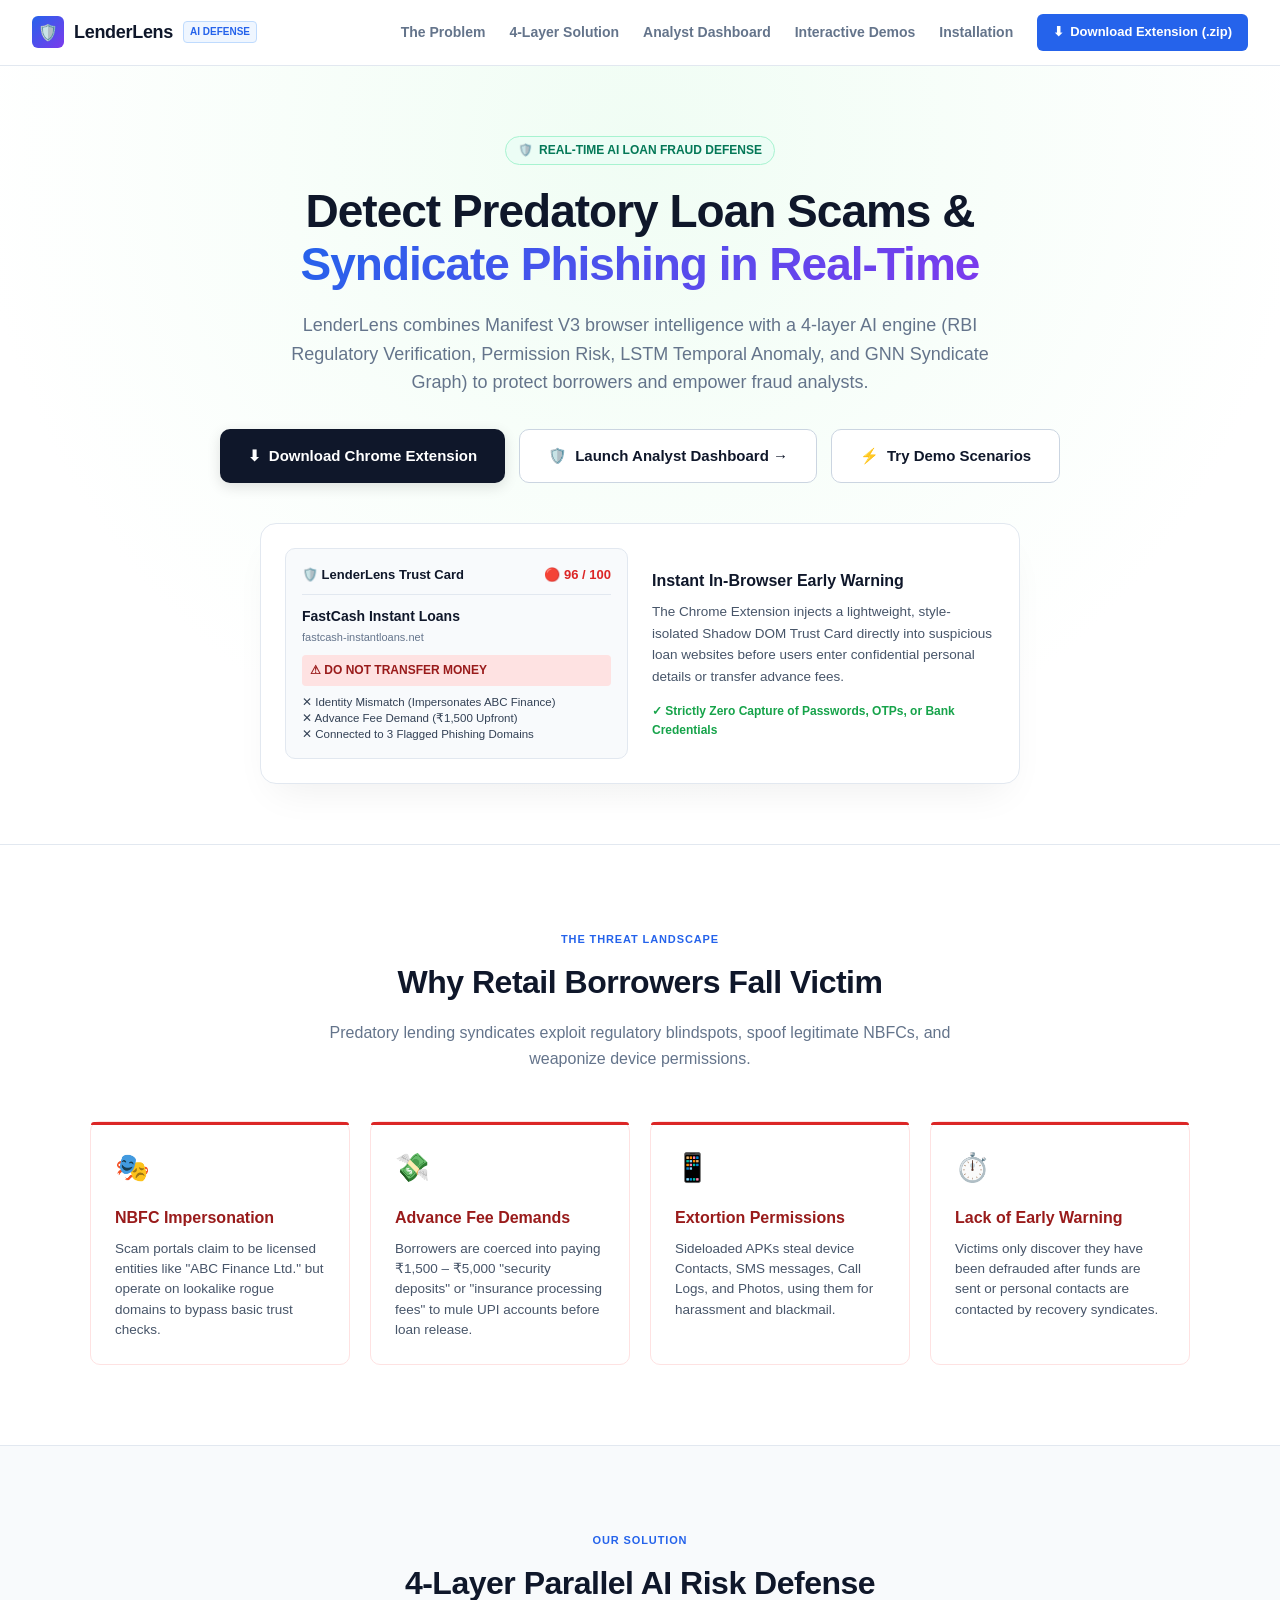
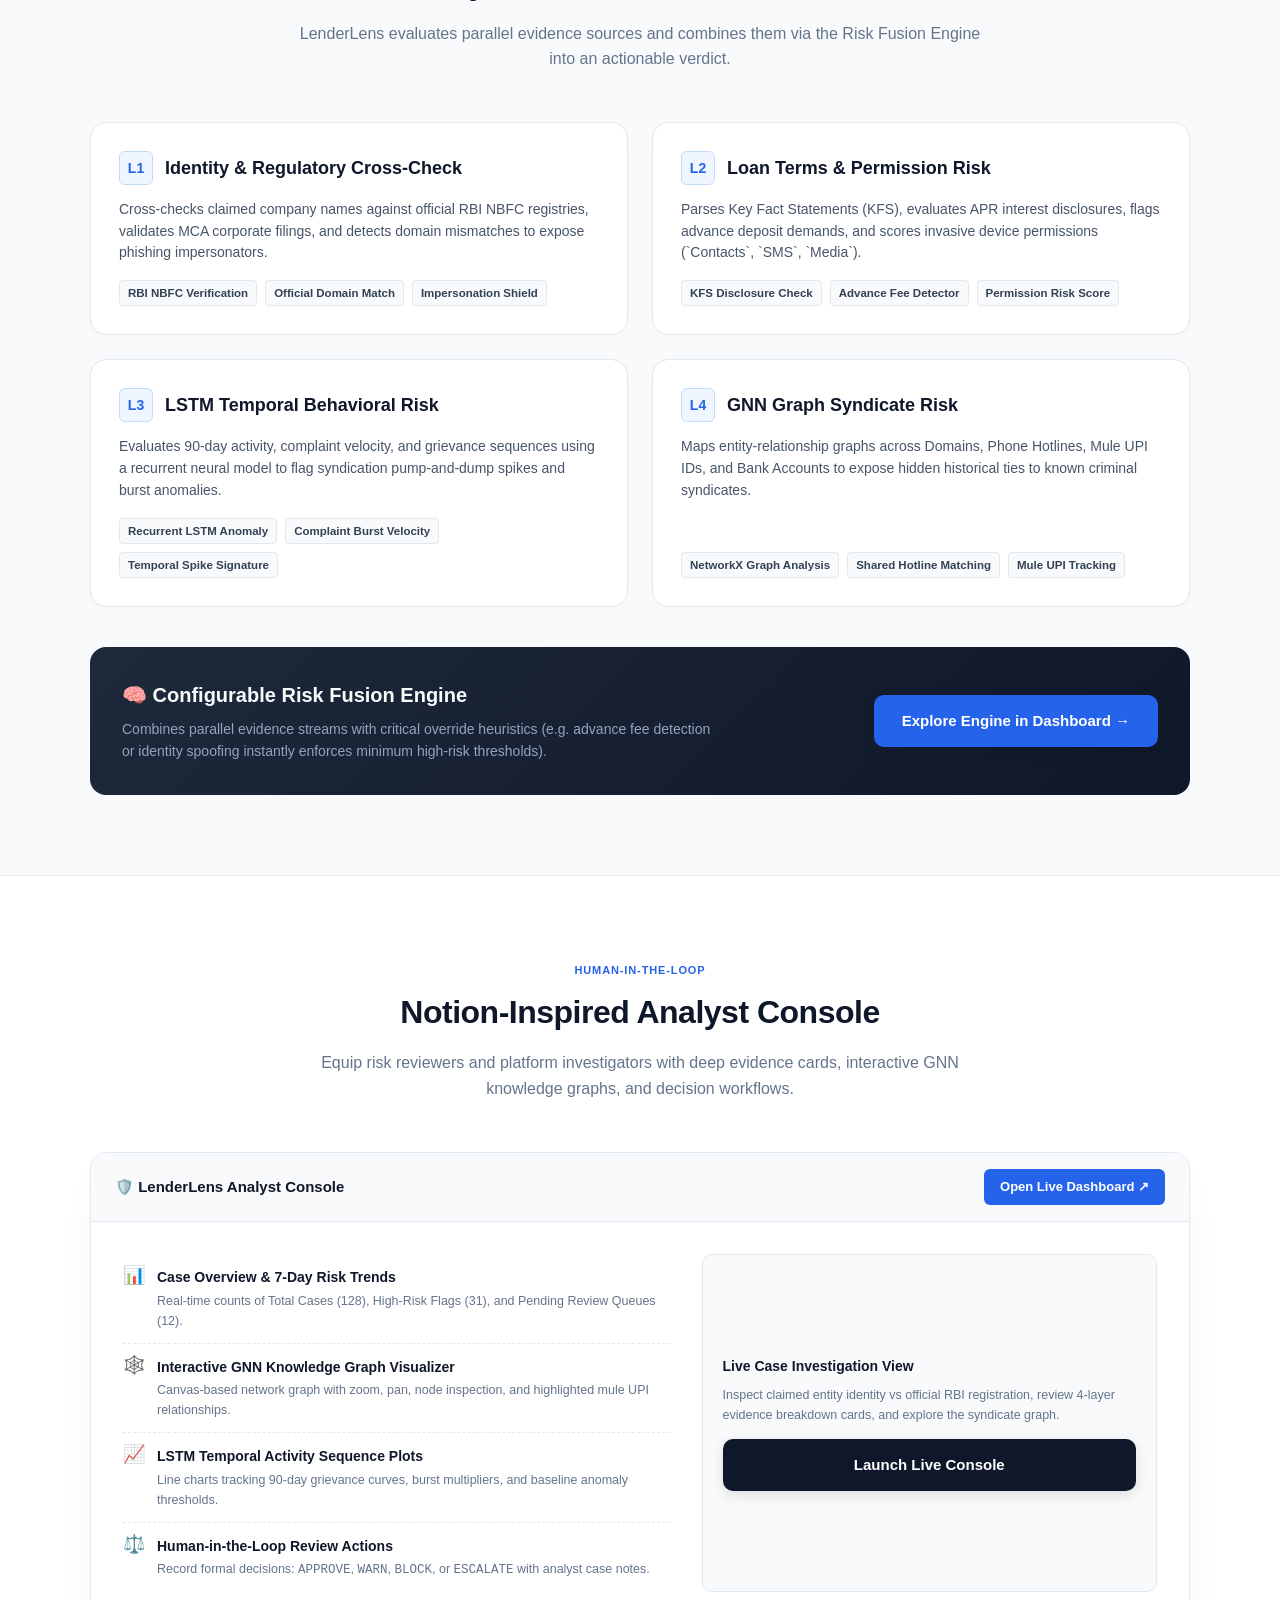
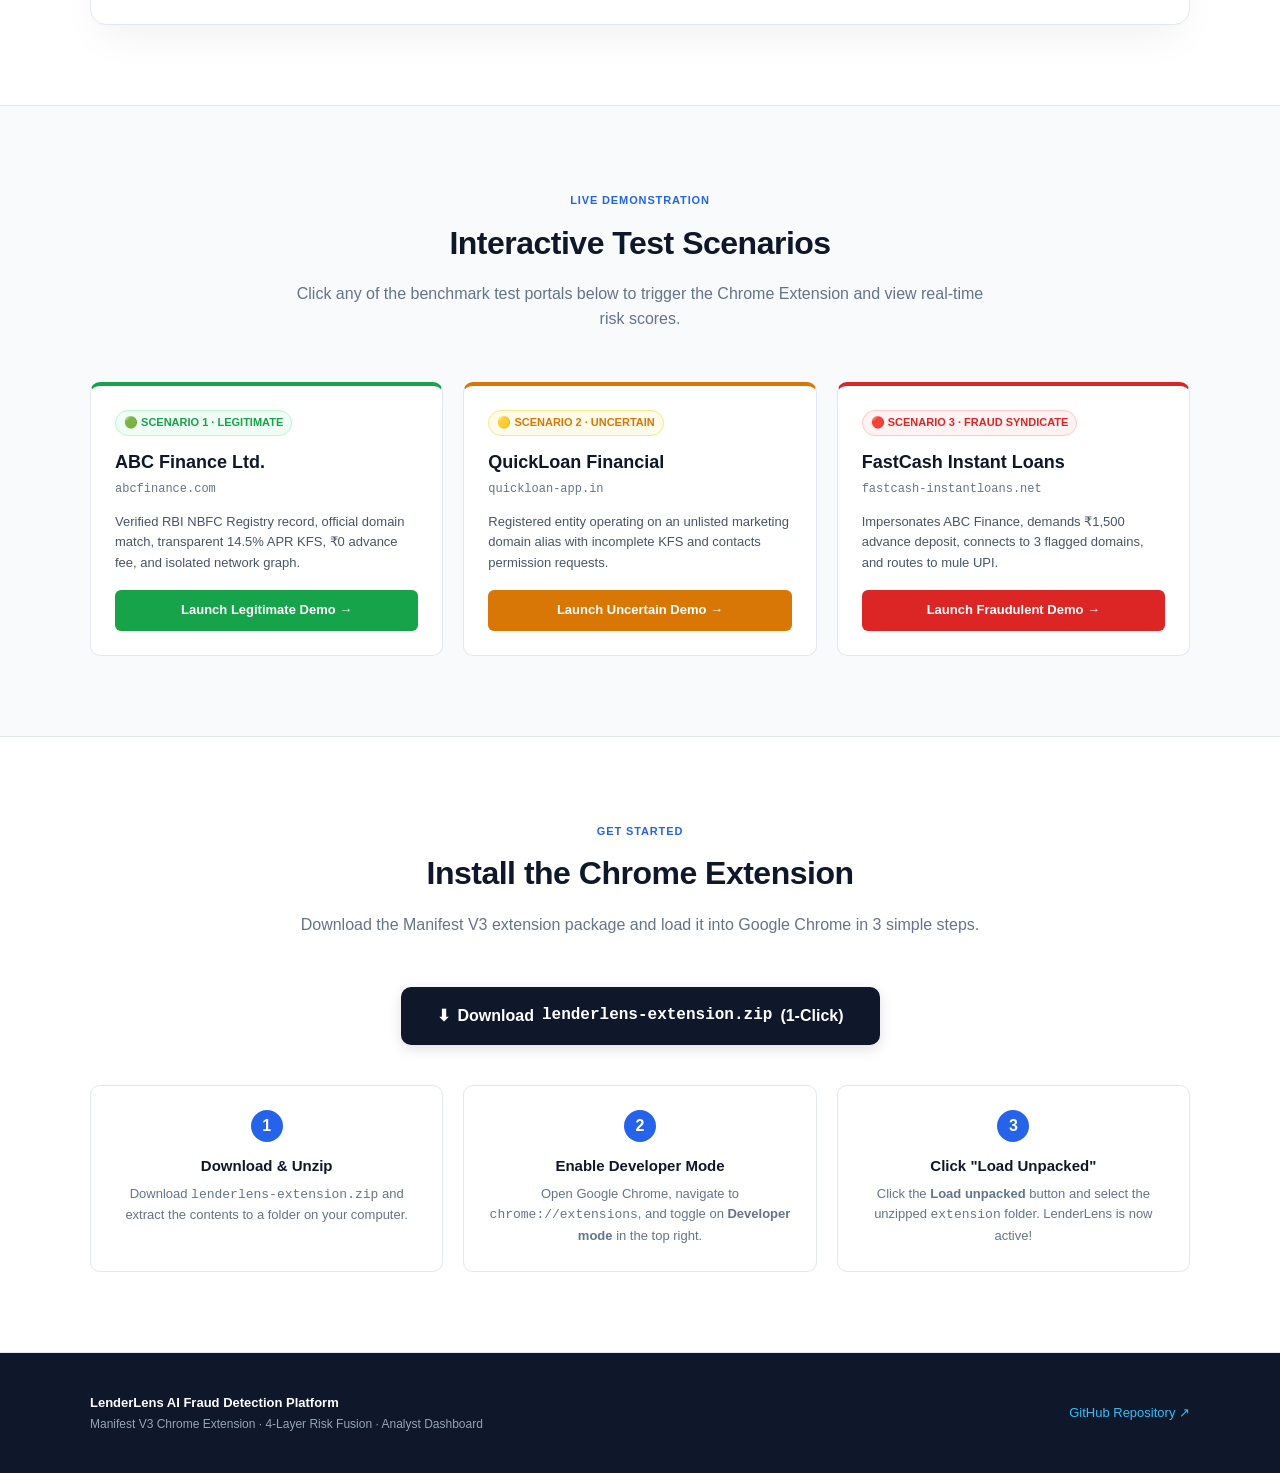
==== backend/static/index.html @ 49c11ed1 "feat: add product landing website showcasing Problem, 4-Layer Solution, Analyst Dashboard, and 1-Cli" ====
<!DOCTYPE html>
<html lang="en">
<head>
  <meta charset="UTF-8">
  <meta name="viewport" content="width=device-width, initial-scale=1.0">
  <title>LenderLens — AI Loan Fraud Detection & Early-Warning Platform</title>
  <link rel="icon" href="data:image/svg+xml,<svg xmlns='http://www.w3.org/2000/svg' viewBox='0 0 24 24'><text y='20' font-size='20'>🛡️</text></svg>">
  <style>
    :root {
      --bg: #ffffff;
      --bg-subtle: #f8fafc;
      --bg-card: #ffffff;
      --border: #e2e8f0;
      --border-dark: #cbd5e1;
      --text-main: #0f172a;
      --text-muted: #64748b;
      --text-light: #94a3b8;
      --primary: #2563eb;
      --primary-dark: #1d4ed8;
      --primary-light: #eff6ff;
      --danger: #dc2626;
      --danger-light: #fef2f2;
      --warning: #d97706;
      --warning-light: #fffbeb;
      --success: #16a34a;
      --success-light: #f0fdf4;
      --purple: #7c3aed;
      --purple-light: #f5f3ff;
      --radius-sm: 6px;
      --radius-md: 10px;
      --radius-lg: 16px;
      --font: -apple-system, BlinkMacSystemFont, "Segoe UI", Roboto, sans-serif;
    }

    * { box-sizing: border-box; margin: 0; padding: 0; }
    body { background: var(--bg); color: var(--text-main); font-family: var(--font); line-height: 1.6; -webkit-font-smoothing: antialiased; }
    
    /* ── Header / Navbar ── */
    .navbar {
      position: sticky;
      top: 0;
      background: rgba(255, 255, 255, 0.92);
      backdrop-filter: blur(8px);
      border-bottom: 1px solid var(--border);
      z-index: 100;
      padding: 14px 32px;
      display: flex;
      justify-content: space-between;
      align-items: center;
    }
    .nav-brand {
      display: flex;
      align-items: center;
      gap: 10px;
      text-decoration: none;
      color: var(--text-main);
    }
    .brand-logo-icon {
      width: 32px;
      height: 32px;
      background: linear-gradient(135deg, #2563eb, #7c3aed);
      border-radius: var(--radius-sm);
      display: flex;
      align-items: center;
      justify-content: center;
      font-size: 16px;
      color: #fff;
    }
    .brand-title-text {
      font-weight: 800;
      font-size: 18px;
      letter-spacing: -0.3px;
    }
    .brand-tag {
      font-size: 10px;
      font-weight: 700;
      color: var(--primary);
      background: var(--primary-light);
      border: 1px solid #bfdbfe;
      padding: 2px 6px;
      border-radius: 4px;
    }
    .nav-links {
      display: flex;
      align-items: center;
      gap: 24px;
    }
    .nav-link {
      font-size: 14px;
      font-weight: 600;
      color: var(--text-muted);
      text-decoration: none;
      transition: color 0.15s;
    }
    .nav-link:hover { color: var(--primary); }
    .nav-btn-download {
      background: var(--primary);
      color: #fff;
      padding: 8px 16px;
      border-radius: var(--radius-sm);
      font-size: 13px;
      font-weight: 700;
      text-decoration: none;
      display: flex;
      align-items: center;
      gap: 6px;
      transition: background 0.15s;
    }
    .nav-btn-download:hover { background: var(--primary-dark); }

    /* ── Hero Section ── */
    .hero-section {
      padding: 70px 20px 60px;
      text-align: center;
      background: radial-gradient(circle at 50% 10%, #f0fdf4 0%, #ffffff 70%);
      border-bottom: 1px solid var(--border);
    }
    .hero-container { max-width: 920px; margin: 0 auto; }
    .hero-badge {
      display: inline-flex;
      align-items: center;
      gap: 6px;
      background: #ecfdf5;
      color: #047857;
      border: 1px solid #a7f3d0;
      padding: 4px 12px;
      border-radius: 999px;
      font-size: 12px;
      font-weight: 700;
      margin-bottom: 20px;
    }
    .hero-title {
      font-size: 46px;
      font-weight: 900;
      letter-spacing: -1px;
      color: #0f172a;
      line-height: 1.15;
      margin-bottom: 20px;
    }
    .hero-title span {
      background: linear-gradient(135deg, #2563eb, #7c3aed);
      -webkit-background-clip: text;
      -webkit-text-fill-color: transparent;
    }
    .hero-subtitle {
      font-size: 18px;
      color: var(--text-muted);
      max-width: 720px;
      margin: 0 auto 32px;
      line-height: 1.6;
    }
    .hero-actions {
      display: flex;
      justify-content: center;
      gap: 14px;
      flex-wrap: wrap;
      margin-bottom: 40px;
    }
    .btn-hero-primary {
      background: #0f172a;
      color: #fff;
      padding: 14px 28px;
      border-radius: var(--radius-md);
      font-size: 15px;
      font-weight: 700;
      text-decoration: none;
      display: inline-flex;
      align-items: center;
      gap: 8px;
      box-shadow: 0 4px 14px rgba(0,0,0,0.12);
      transition: transform 0.15s, background 0.15s;
    }
    .btn-hero-primary:hover { background: #1e293b; transform: translateY(-2px); }
    .btn-hero-secondary {
      background: #ffffff;
      color: var(--text-main);
      border: 1px solid var(--border-dark);
      padding: 14px 28px;
      border-radius: var(--radius-md);
      font-size: 15px;
      font-weight: 700;
      text-decoration: none;
      display: inline-flex;
      align-items: center;
      gap: 8px;
      transition: background 0.15s;
    }
    .btn-hero-secondary:hover { background: var(--bg-subtle); }

    /* ── Trust Card Preview in Hero ── */
    .hero-preview-box {
      max-width: 760px;
      margin: 0 auto;
      background: #ffffff;
      border: 1px solid var(--border);
      border-radius: var(--radius-lg);
      box-shadow: 0 20px 40px -15px rgba(0,0,0,0.07);
      padding: 24px;
      display: grid;
      grid-template-columns: 1fr 1fr;
      gap: 24px;
      text-align: left;
    }
    .preview-card-col {
      background: #f8fafc;
      border: 1px solid var(--border);
      border-radius: var(--radius-md);
      padding: 16px;
    }
    .preview-trust-header {
      display: flex;
      justify-content: space-between;
      align-items: center;
      font-weight: 700;
      font-size: 13px;
      padding-bottom: 8px;
      border-bottom: 1px solid var(--border);
      margin-bottom: 10px;
    }

    /* ── Section Structure ── */
    .section {
      padding: 80px 20px;
      border-bottom: 1px solid var(--border);
    }
    .section-alt { background: var(--bg-subtle); }
    .container { max-width: 1100px; margin: 0 auto; }
    
    .section-header {
      text-align: center;
      max-width: 700px;
      margin: 0 auto 50px;
    }
    .section-badge {
      display: inline-block;
      font-size: 11px;
      font-weight: 800;
      text-transform: uppercase;
      letter-spacing: 0.08em;
      color: var(--primary);
      margin-bottom: 8px;
    }
    .section-title {
      font-size: 32px;
      font-weight: 800;
      color: #0f172a;
      letter-spacing: -0.5px;
      margin-bottom: 12px;
    }
    .section-desc {
      font-size: 16px;
      color: var(--text-muted);
    }

    /* ── Problem Cards Grid ── */
    .problem-grid {
      display: grid;
      grid-template-columns: repeat(4, 1fr);
      gap: 20px;
    }
    .problem-card {
      background: #ffffff;
      border: 1px solid #fee2e2;
      border-radius: var(--radius-md);
      padding: 24px;
      position: relative;
    }
    .problem-card::before {
      content: "";
      position: absolute;
      top: 0; left: 0; right: 0;
      height: 3px;
      background: var(--danger);
      border-radius: var(--radius-md) var(--radius-md) 0 0;
    }
    .problem-icon { font-size: 28px; margin-bottom: 14px; }
    .problem-title { font-size: 16px; font-weight: 700; color: #991b1b; margin-bottom: 8px; }
    .problem-text { font-size: 13.5px; color: #475569; line-height: 1.5; }

    /* ── Solution / 4-Layer Architecture ── */
    .solution-grid {
      display: grid;
      grid-template-columns: repeat(2, 1fr);
      gap: 24px;
      margin-bottom: 40px;
    }
    .layer-card {
      background: #ffffff;
      border: 1px solid var(--border);
      border-radius: var(--radius-lg);
      padding: 28px;
      display: flex;
      flex-direction: column;
      box-shadow: 0 4px 12px rgba(0,0,0,0.02);
    }
    .layer-header {
      display: flex;
      align-items: center;
      gap: 12px;
      margin-bottom: 14px;
    }
    .layer-num {
      width: 34px;
      height: 34px;
      background: var(--primary-light);
      color: var(--primary);
      border: 1px solid #bfdbfe;
      border-radius: var(--radius-sm);
      display: flex;
      align-items: center;
      justify-content: center;
      font-weight: 800;
      font-size: 14px;
    }
    .layer-title { font-size: 18px; font-weight: 800; color: #0f172a; }
    .layer-body { font-size: 14px; color: #475569; margin-bottom: 16px; line-height: 1.55; }
    .layer-pills { display: flex; gap: 8px; flex-wrap: wrap; margin-top: auto; }
    .layer-pill {
      font-size: 11.5px;
      font-weight: 600;
      background: var(--bg-subtle);
      border: 1px solid var(--border);
      padding: 3px 8px;
      border-radius: 4px;
      color: #334155;
    }

    /* ── Fusion Callout Box ── */
    .fusion-box {
      background: linear-gradient(135deg, #1e293b 0%, #0f172a 100%);
      color: #ffffff;
      border-radius: var(--radius-lg);
      padding: 32px;
      display: flex;
      align-items: center;
      justify-content: space-between;
      gap: 30px;
    }
    .fusion-left { max-width: 600px; }
    .fusion-title { font-size: 20px; font-weight: 800; margin-bottom: 8px; color: #f8fafc; }
    .fusion-desc { font-size: 14px; color: #94a3b8; line-height: 1.55; }

    /* ── Dashboard Feature Section ── */
    .dashboard-preview-card {
      background: #ffffff;
      border: 1px solid var(--border);
      border-radius: var(--radius-lg);
      box-shadow: 0 20px 40px -10px rgba(0,0,0,0.06);
      overflow: hidden;
    }
    .dash-top {
      background: #f8fafc;
      border-bottom: 1px solid var(--border);
      padding: 16px 24px;
      display: flex;
      justify-content: space-between;
      align-items: center;
    }
    .dash-content {
      padding: 32px;
      display: grid;
      grid-template-columns: 1.2fr 1fr;
      gap: 32px;
    }
    .dash-feature-list { list-style: none; }
    .dash-feature-item {
      padding: 12px 0;
      border-bottom: 1px dashed var(--border);
      display: flex;
      gap: 12px;
      align-items: flex-start;
    }
    .dash-feature-item:last-child { border-bottom: none; }
    .dash-feature-icon { font-size: 18px; line-height: 1; }
    .dash-feature-title { font-size: 14px; font-weight: 700; color: #0f172a; margin-bottom: 2px; }
    .dash-feature-sub { font-size: 12.5px; color: var(--text-muted); }

    /* ── Demo Scenarios Grid ── */
    .demo-grid {
      display: grid;
      grid-template-columns: repeat(3, 1fr);
      gap: 20px;
    }
    .demo-card {
      background: #ffffff;
      border: 1px solid var(--border);
      border-radius: var(--radius-md);
      padding: 24px;
      display: flex;
      flex-direction: column;
    }
    .demo-badge {
      display: inline-block;
      font-size: 11px;
      font-weight: 700;
      padding: 3px 8px;
      border-radius: 999px;
      margin-bottom: 12px;
      width: fit-content;
    }
    .badge-success { background: var(--success-light); color: var(--success); border: 1px solid #bbf7d0; }
    .badge-warning { background: var(--warning-light); color: var(--warning); border: 1px solid #fde68a; }
    .badge-danger  { background: var(--danger-light); color: var(--danger); border: 1px solid #fecaca; }

    .demo-card-title { font-size: 18px; font-weight: 800; margin-bottom: 4px; }
    .demo-card-domain { font-size: 12px; color: var(--text-muted); font-family: monospace; margin-bottom: 12px; }
    .demo-card-desc { font-size: 13px; color: #475569; margin-bottom: 16px; flex: 1; }
    
    .btn-launch {
      display: inline-flex;
      align-items: center;
      justify-content: center;
      width: 100%;
      padding: 10px;
      border-radius: var(--radius-sm);
      font-size: 13px;
      font-weight: 700;
      text-decoration: none;
      color: #fff;
    }

    /* ── Install Guide ── */
    .install-steps {
      display: grid;
      grid-template-columns: repeat(3, 1fr);
      gap: 20px;
    }
    .install-step-card {
      background: #ffffff;
      border: 1px solid var(--border);
      border-radius: var(--radius-md);
      padding: 24px;
      text-align: center;
    }
    .step-badge {
      width: 32px;
      height: 32px;
      background: var(--primary);
      color: #fff;
      border-radius: 50%;
      display: flex;
      align-items: center;
      justify-content: center;
      font-weight: 800;
      margin: 0 auto 12px;
    }
    .step-title { font-size: 15px; font-weight: 700; margin-bottom: 6px; }
    .step-desc { font-size: 13px; color: var(--text-muted); }

    /* ── Footer ── */
    .footer {
      background: #0f172a;
      color: #94a3b8;
      padding: 40px 20px;
      font-size: 13px;
    }
    .footer-container { max-width: 1100px; margin: 0 auto; display: flex; justify-content: space-between; align-items: center; }
  </style>
</head>
<body>

  <!-- Navbar -->
  <header class="navbar">
    <a href="#" class="nav-brand">
      <div class="brand-logo-icon">🛡️</div>
      <div class="brand-title-text">LenderLens</div>
      <span class="brand-tag">AI DEFENSE</span>
    </a>
    <nav class="nav-links">
      <a href="#problem" class="nav-link">The Problem</a>
      <a href="#solution" class="nav-link">4-Layer Solution</a>
      <a href="#dashboard" class="nav-link">Analyst Dashboard</a>
      <a href="#demos" class="nav-link">Interactive Demos</a>
      <a href="#install" class="nav-link">Installation</a>
      <a href="/static/lenderlens-extension.zip" class="nav-btn-download" download>
        <span>⬇</span> Download Extension (.zip)
      </a>
    </nav>
  </header>

  <!-- Hero Section -->
  <section class="hero-section">
    <div class="hero-container">
      <div class="hero-badge">
        <span>🛡️</span> REAL-TIME AI LOAN FRAUD DEFENSE
      </div>
      <h1 class="hero-title">
        Detect Predatory Loan Scams &<br><span>Syndicate Phishing in Real-Time</span>
      </h1>
      <p class="hero-subtitle">
        LenderLens combines Manifest V3 browser intelligence with a 4-layer AI engine (RBI Regulatory Verification, Permission Risk, LSTM Temporal Anomaly, and GNN Syndicate Graph) to protect borrowers and empower fraud analysts.
      </p>

      <div class="hero-actions">
        <a href="/static/lenderlens-extension.zip" class="btn-hero-primary" download>
          <span>⬇</span> Download Chrome Extension
        </a>
        <a href="/dashboard/index.html" class="btn-hero-secondary" target="_blank">
          <span>🛡️</span> Launch Analyst Dashboard →
        </a>
        <a href="#demos" class="btn-hero-secondary">
          <span>⚡</span> Try Demo Scenarios
        </a>
      </div>

      <!-- Live Trust Card Preview -->
      <div class="hero-preview-box">
        <div class="preview-card-col">
          <div class="preview-trust-header">
            <span>🛡️ LenderLens Trust Card</span>
            <span style="color:#dc2626;">🔴 96 / 100</span>
          </div>
          <div style="font-size:14px; font-weight:700; margin-bottom:2px;">FastCash Instant Loans</div>
          <div style="font-size:11px; color:#64748b; margin-bottom:8px;">fastcash-instantloans.net</div>
          <div style="font-size:12px; color:#991b1b; background:#fee2e2; padding:6px 8px; border-radius:4px; margin-bottom:8px; font-weight:600;">
            ⚠ DO NOT TRANSFER MONEY
          </div>
          <div style="font-size:11.5px; color:#334155; line-height:1.4;">
            <div>✕ Identity Mismatch (Impersonates ABC Finance)</div>
            <div>✕ Advance Fee Demand (₹1,500 Upfront)</div>
            <div>✕ Connected to 3 Flagged Phishing Domains</div>
          </div>
        </div>

        <div style="display:flex; flex-direction:column; justify-content:center;">
          <h3 style="font-size:16px; font-weight:800; color:#0f172a; margin-bottom:8px;">Instant In-Browser Early Warning</h3>
          <p style="font-size:13.5px; color:#475569; margin-bottom:14px;">
            The Chrome Extension injects a lightweight, style-isolated Shadow DOM Trust Card directly into suspicious loan websites before users enter confidential personal details or transfer advance fees.
          </p>
          <div style="font-size:12px; color:#16a34a; font-weight:700;">
            ✓ Strictly Zero Capture of Passwords, OTPs, or Bank Credentials
          </div>
        </div>
      </div>
    </div>
  </section>

  <!-- 1. The Problem Section -->
  <section class="section" id="problem">
    <div class="container">
      <div class="section-header">
        <div class="section-badge">The Threat Landscape</div>
        <h2 class="section-title">Why Retail Borrowers Fall Victim</h2>
        <p class="section-desc">Predatory lending syndicates exploit regulatory blindspots, spoof legitimate NBFCs, and weaponize device permissions.</p>
      </div>

      <div class="problem-grid">
        <div class="problem-card">
          <div class="problem-icon">🎭</div>
          <div class="problem-title">NBFC Impersonation</div>
          <div class="problem-text">Scam portals claim to be licensed entities like "ABC Finance Ltd." but operate on lookalike rogue domains to bypass basic trust checks.</div>
        </div>
        <div class="problem-card">
          <div class="problem-icon">💸</div>
          <div class="problem-title">Advance Fee Demands</div>
          <div class="problem-text">Borrowers are coerced into paying ₹1,500 – ₹5,000 "security deposits" or "insurance processing fees" to mule UPI accounts before loan release.</div>
        </div>
        <div class="problem-card">
          <div class="problem-icon">📱</div>
          <div class="problem-title">Extortion Permissions</div>
          <div class="problem-text">Sideloaded APKs steal device Contacts, SMS messages, Call Logs, and Photos, using them for harassment and blackmail.</div>
        </div>
        <div class="problem-card">
          <div class="problem-icon">⏱️</div>
          <div class="problem-title">Lack of Early Warning</div>
          <div class="problem-text">Victims only discover they have been defrauded after funds are sent or personal contacts are contacted by recovery syndicates.</div>
        </div>
      </div>
    </div>
  </section>

  <!-- 2. The Solution Section -->
  <section class="section section-alt" id="solution">
    <div class="container">
      <div class="section-header">
        <div class="section-badge">Our Solution</div>
        <h2 class="section-title">4-Layer Parallel AI Risk Defense</h2>
        <p class="section-desc">LenderLens evaluates parallel evidence sources and combines them via the Risk Fusion Engine into an actionable verdict.</p>
      </div>

      <div class="solution-grid">
        <!-- Layer 1 -->
        <div class="layer-card">
          <div class="layer-header">
            <div class="layer-num">L1</div>
            <div class="layer-title">Identity & Regulatory Cross-Check</div>
          </div>
          <div class="layer-body">
            Cross-checks claimed company names against official RBI NBFC registries, validates MCA corporate filings, and detects domain mismatches to expose phishing impersonators.
          </div>
          <div class="layer-pills">
            <span class="layer-pill">RBI NBFC Verification</span>
            <span class="layer-pill">Official Domain Match</span>
            <span class="layer-pill">Impersonation Shield</span>
          </div>
        </div>

        <!-- Layer 2 -->
        <div class="layer-card">
          <div class="layer-header">
            <div class="layer-num">L2</div>
            <div class="layer-title">Loan Terms & Permission Risk</div>
          </div>
          <div class="layer-body">
            Parses Key Fact Statements (KFS), evaluates APR interest disclosures, flags advance deposit demands, and scores invasive device permissions (`Contacts`, `SMS`, `Media`).
          </div>
          <div class="layer-pills">
            <span class="layer-pill">KFS Disclosure Check</span>
            <span class="layer-pill">Advance Fee Detector</span>
            <span class="layer-pill">Permission Risk Score</span>
          </div>
        </div>

        <!-- Layer 3 -->
        <div class="layer-card">
          <div class="layer-header">
            <div class="layer-num">L3</div>
            <div class="layer-title">LSTM Temporal Behavioral Risk</div>
          </div>
          <div class="layer-body">
            Evaluates 90-day activity, complaint velocity, and grievance sequences using a recurrent neural model to flag syndication pump-and-dump spikes and burst anomalies.
          </div>
          <div class="layer-pills">
            <span class="layer-pill">Recurrent LSTM Anomaly</span>
            <span class="layer-pill">Complaint Burst Velocity</span>
            <span class="layer-pill">Temporal Spike Signature</span>
          </div>
        </div>

        <!-- Layer 4 -->
        <div class="layer-card">
          <div class="layer-header">
            <div class="layer-num">L4</div>
            <div class="layer-title">GNN Graph Syndicate Risk</div>
          </div>
          <div class="layer-body">
            Maps entity-relationship graphs across Domains, Phone Hotlines, Mule UPI IDs, and Bank Accounts to expose hidden historical ties to known criminal syndicates.
          </div>
          <div class="layer-pills">
            <span class="layer-pill">NetworkX Graph Analysis</span>
            <span class="layer-pill">Shared Hotline Matching</span>
            <span class="layer-pill">Mule UPI Tracking</span>
          </div>
        </div>
      </div>

      <!-- Fusion Box -->
      <div class="fusion-box">
        <div class="fusion-left">
          <div class="fusion-title">🧠 Configurable Risk Fusion Engine</div>
          <div class="fusion-desc">
            Combines parallel evidence streams with critical override heuristics (e.g. advance fee detection or identity spoofing instantly enforces minimum high-risk thresholds).
          </div>
        </div>
        <div>
          <a href="/dashboard/index.html" class="btn-hero-primary" style="background:#2563eb;" target="_blank">
            Explore Engine in Dashboard →
          </a>
        </div>
      </div>
    </div>
  </section>

  <!-- 3. Analyst Dashboard Preview Section -->
  <section class="section" id="dashboard">
    <div class="container">
      <div class="section-header">
        <div class="section-badge">Human-in-the-Loop</div>
        <h2 class="section-title">Notion-Inspired Analyst Console</h2>
        <p class="section-desc">Equip risk reviewers and platform investigators with deep evidence cards, interactive GNN knowledge graphs, and decision workflows.</p>
      </div>

      <div class="dashboard-preview-card">
        <div class="dash-top">
          <div style="font-weight:800; font-size:15px;">🛡️ LenderLens Analyst Console</div>
          <a href="/dashboard/index.html" class="nav-btn-download" target="_blank">Open Live Dashboard ↗</a>
        </div>
        <div class="dash-content">
          <div>
            <ul class="dash-feature-list">
              <li class="dash-feature-item">
                <div class="dash-feature-icon">📊</div>
                <div>
                  <div class="dash-feature-title">Case Overview & 7-Day Risk Trends</div>
                  <div class="dash-feature-sub">Real-time counts of Total Cases (128), High-Risk Flags (31), and Pending Review Queues (12).</div>
                </div>
              </li>
              <li class="dash-feature-item">
                <div class="dash-feature-icon">🕸️</div>
                <div>
                  <div class="dash-feature-title">Interactive GNN Knowledge Graph Visualizer</div>
                  <div class="dash-feature-sub">Canvas-based network graph with zoom, pan, node inspection, and highlighted mule UPI relationships.</div>
                </div>
              </li>
              <li class="dash-feature-item">
                <div class="dash-feature-icon">📈</div>
                <div>
                  <div class="dash-feature-title">LSTM Temporal Activity Sequence Plots</div>
                  <div class="dash-feature-sub">Line charts tracking 90-day grievance curves, burst multipliers, and baseline anomaly thresholds.</div>
                </div>
              </li>
              <li class="dash-feature-item">
                <div class="dash-feature-icon">⚖️</div>
                <div>
                  <div class="dash-feature-title">Human-in-the-Loop Review Actions</div>
                  <div class="dash-feature-sub">Record formal decisions: <code>APPROVE</code>, <code>WARN</code>, <code>BLOCK</code>, or <code>ESCALATE</code> with analyst case notes.</div>
                </div>
              </li>
            </ul>
          </div>
          <div style="background:#f8fafc; border:1px solid var(--border); border-radius:var(--radius-md); padding:20px; display:flex; flex-direction:column; justify-content:center;">
            <div style="font-weight:700; font-size:14px; margin-bottom:8px;">Live Case Investigation View</div>
            <div style="font-size:12.5px; color:#64748b; margin-bottom:14px;">Inspect claimed entity identity vs official RBI registration, review 4-layer evidence breakdown cards, and explore the syndicate graph.</div>
            <a href="/dashboard/index.html" class="btn-hero-primary" style="text-align:center; justify-content:center;" target="_blank">
              Launch Live Console
            </a>
          </div>
        </div>
      </div>
    </div>
  </section>

  <!-- 4. Interactive Demo Scenarios -->
  <section class="section section-alt" id="demos">
    <div class="container">
      <div class="section-header">
        <div class="section-badge">Live Demonstration</div>
        <h2 class="section-title">Interactive Test Scenarios</h2>
        <p class="section-desc">Click any of the benchmark test portals below to trigger the Chrome Extension and view real-time risk scores.</p>
      </div>

      <div class="demo-grid">
        <!-- 🟢 Legit -->
        <div class="demo-card" style="border-top: 4px solid var(--success);">
          <span class="demo-badge badge-success">🟢 SCENARIO 1 · LEGITIMATE</span>
          <div class="demo-card-title">ABC Finance Ltd.</div>
          <div class="demo-card-domain">abcfinance.com</div>
          <div class="demo-card-desc">
            Verified RBI NBFC Registry record, official domain match, transparent 14.5% APR KFS, ₹0 advance fee, and isolated network graph.
          </div>
          <a href="/demo/legitimate/index.html" class="btn-launch" style="background:var(--success);" target="_blank">Launch Legitimate Demo →</a>
        </div>

        <!-- 🟡 Uncertain -->
        <div class="demo-card" style="border-top: 4px solid var(--warning);">
          <span class="demo-badge badge-warning">🟡 SCENARIO 2 · UNCERTAIN</span>
          <div class="demo-card-title">QuickLoan Financial</div>
          <div class="demo-card-domain">quickloan-app.in</div>
          <div class="demo-card-desc">
            Registered entity operating on an unlisted marketing domain alias with incomplete KFS and contacts permission requests.
          </div>
          <a href="/demo/uncertain/index.html" class="btn-launch" style="background:var(--warning);" target="_blank">Launch Uncertain Demo →</a>
        </div>

        <!-- 🔴 Fraud -->
        <div class="demo-card" style="border-top: 4px solid var(--danger);">
          <span class="demo-badge badge-danger">🔴 SCENARIO 3 · FRAUD SYNDICATE</span>
          <div class="demo-card-title">FastCash Instant Loans</div>
          <div class="demo-card-domain">fastcash-instantloans.net</div>
          <div class="demo-card-desc">
            Impersonates ABC Finance, demands ₹1,500 advance deposit, connects to 3 flagged domains, and routes to mule UPI.
          </div>
          <a href="/demo/fraudulent/index.html" class="btn-launch" style="background:var(--danger);" target="_blank">Launch Fraudulent Demo →</a>
        </div>
      </div>
    </div>
  </section>

  <!-- 5. Chrome Extension Download & Installation Guide -->
  <section class="section" id="install">
    <div class="container">
      <div class="section-header">
        <div class="section-badge">Get Started</div>
        <h2 class="section-title">Install the Chrome Extension</h2>
        <p class="section-desc">Download the Manifest V3 extension package and load it into Google Chrome in 3 simple steps.</p>
      </div>

      <div style="text-align:center; margin-bottom:40px;">
        <a href="/static/lenderlens-extension.zip" class="btn-hero-primary" style="padding:16px 36px; font-size:16px;" download>
          <span>⬇</span> Download <code>lenderlens-extension.zip</code> (1-Click)
        </a>
      </div>

      <div class="install-steps">
        <div class="install-step-card">
          <div class="step-badge">1</div>
          <div class="step-title">Download & Unzip</div>
          <div class="step-desc">Download <code>lenderlens-extension.zip</code> and extract the contents to a folder on your computer.</div>
        </div>
        <div class="install-step-card">
          <div class="step-badge">2</div>
          <div class="step-title">Enable Developer Mode</div>
          <div class="step-desc">Open Google Chrome, navigate to <code>chrome://extensions</code>, and toggle on <strong>Developer mode</strong> in the top right.</div>
        </div>
        <div class="install-step-card">
          <div class="step-badge">3</div>
          <div class="step-title">Click "Load Unpacked"</div>
          <div class="step-desc">Click the <strong>Load unpacked</strong> button and select the unzipped <code>extension</code> folder. LenderLens is now active!</div>
        </div>
      </div>
    </div>
  </section>

  <!-- Footer -->
  <footer class="footer">
    <div class="footer-container">
      <div>
        <strong style="color:#fff;">LenderLens AI Fraud Detection Platform</strong><br>
        <span style="font-size:12px;">Manifest V3 Chrome Extension · 4-Layer Risk Fusion · Analyst Dashboard</span>
      </div>
      <div>
        <a href="https://github.com/sologif/lenderlens" target="_blank" style="color:#38bdf8; text-decoration:none;">GitHub Repository ↗</a>
      </div>
    </div>
  </footer>

</body>
</html>
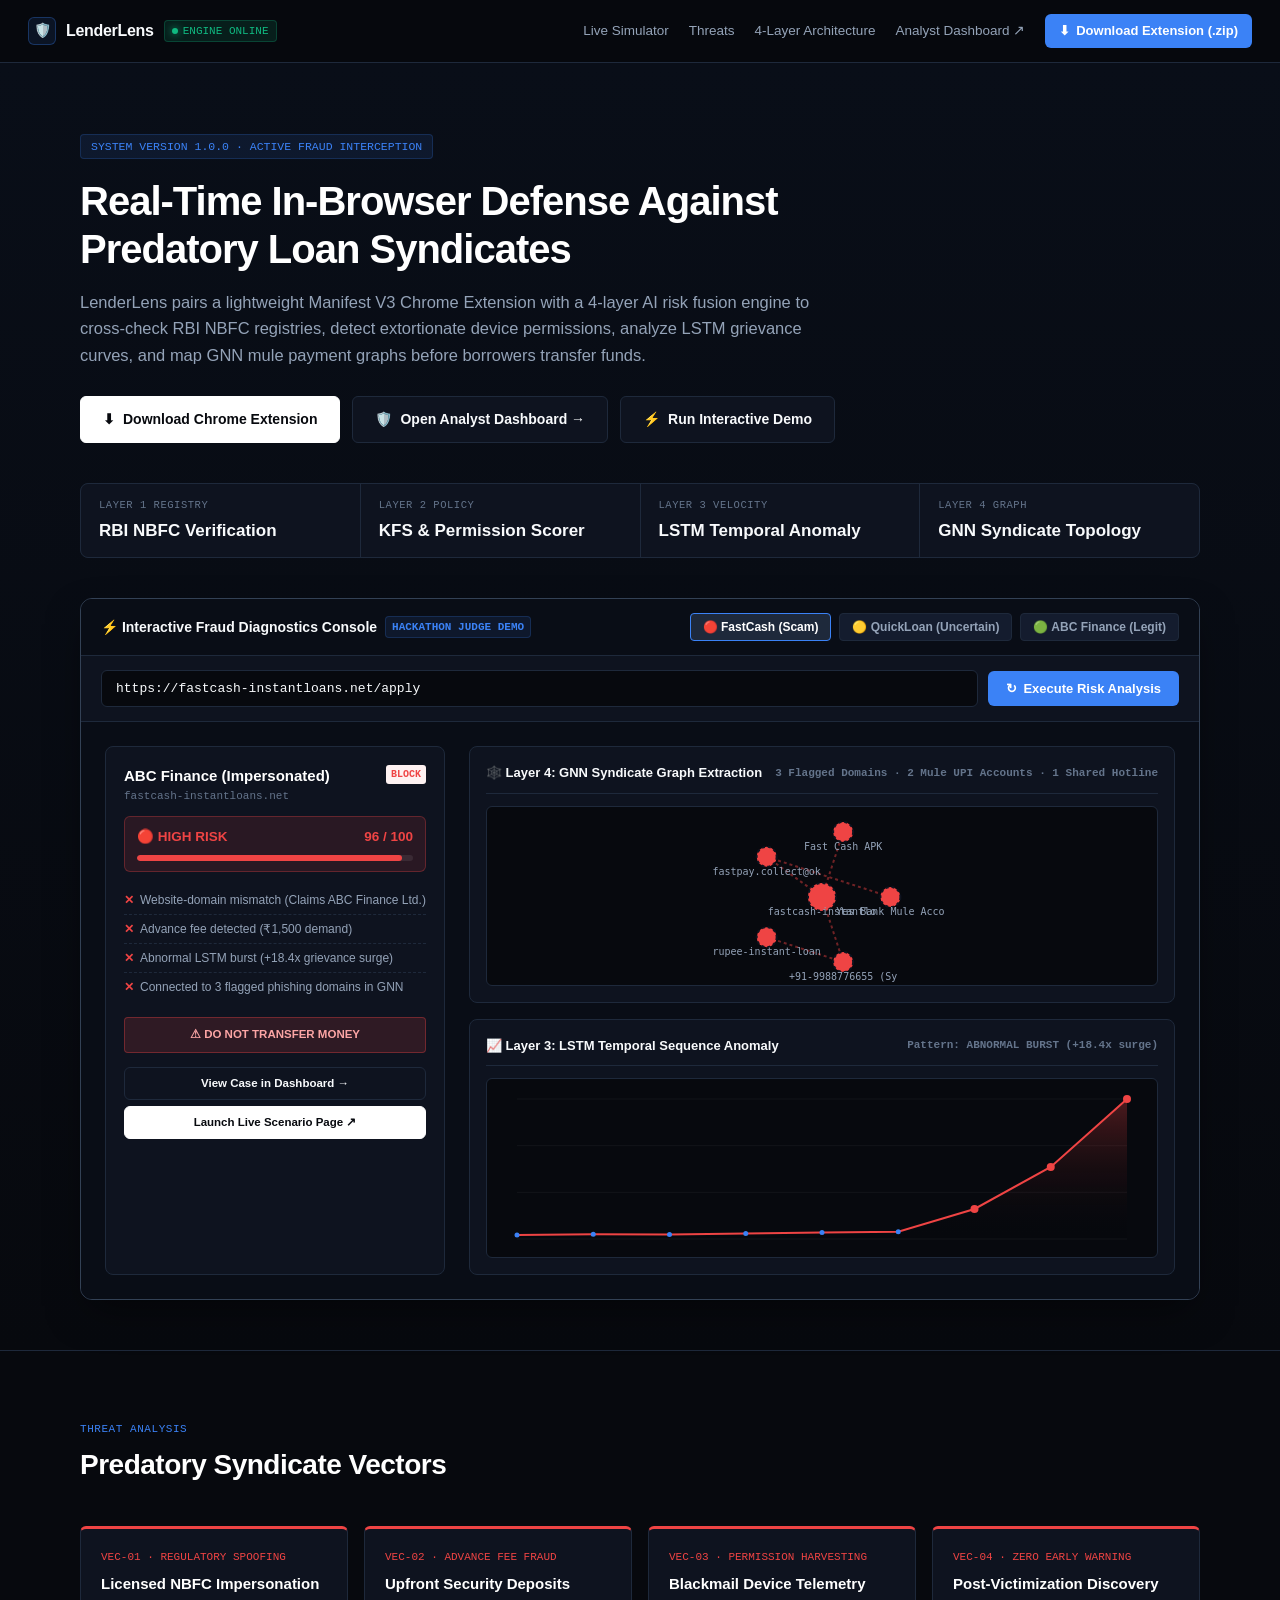
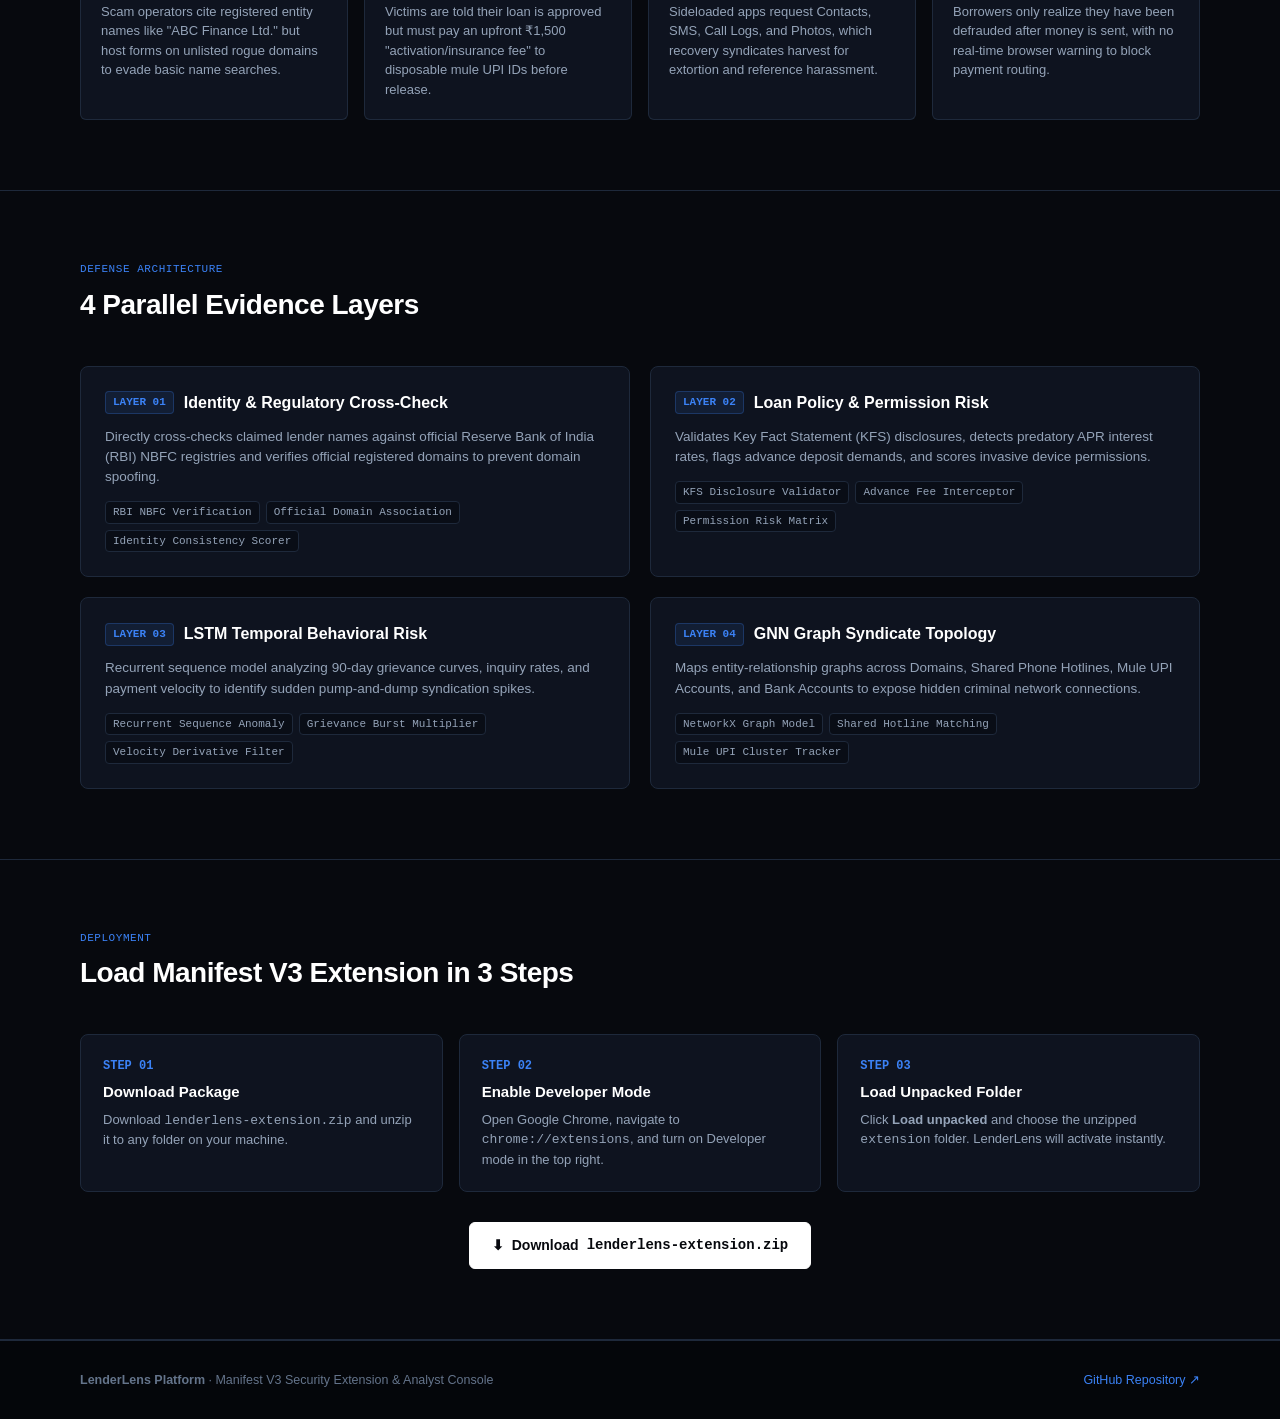
==== commit 96bce10b: "feat: redesign website into professional dark enterprise security interface with embedded interactiv" ====
--- a/backend/static/index.html
+++ b/backend/static/index.html
@@ -3,47 +3,51 @@
 <head>
   <meta charset="UTF-8">
   <meta name="viewport" content="width=device-width, initial-scale=1.0">
-  <title>LenderLens — AI Loan Fraud Detection & Early-Warning Platform</title>
+  <title>LenderLens — Real-Time Loan Fraud Defense Platform</title>
   <link rel="icon" href="data:image/svg+xml,<svg xmlns='http://www.w3.org/2000/svg' viewBox='0 0 24 24'><text y='20' font-size='20'>🛡️</text></svg>">
   <style>
     :root {
-      --bg: #ffffff;
-      --bg-subtle: #f8fafc;
-      --bg-card: #ffffff;
-      --border: #e2e8f0;
-      --border-dark: #cbd5e1;
-      --text-main: #0f172a;
-      --text-muted: #64748b;
-      --text-light: #94a3b8;
-      --primary: #2563eb;
-      --primary-dark: #1d4ed8;
-      --primary-light: #eff6ff;
-      --danger: #dc2626;
-      --danger-light: #fef2f2;
-      --warning: #d97706;
-      --warning-light: #fffbeb;
-      --success: #16a34a;
-      --success-light: #f0fdf4;
-      --purple: #7c3aed;
-      --purple-light: #f5f3ff;
-      --radius-sm: 6px;
-      --radius-md: 10px;
-      --radius-lg: 16px;
-      --font: -apple-system, BlinkMacSystemFont, "Segoe UI", Roboto, sans-serif;
+      --bg-base: #07090e;
+      --bg-surface: #0e131f;
+      --bg-surface-elevated: #141c2e;
+      --bg-surface-hover: #1a253c;
+      --border-subtle: #1e293b;
+      --border-focus: #334155;
+      --text-primary: #f8fafc;
+      --text-secondary: #94a3b8;
+      --text-tertiary: #64748b;
+      
+      --accent-blue: #3b82f6;
+      --accent-blue-subtle: rgba(59, 130, 246, 0.1);
+      --accent-red: #ef4444;
+      --accent-red-subtle: rgba(239, 68, 68, 0.12);
+      --accent-amber: #f59e0b;
+      --accent-amber-subtle: rgba(245, 158, 11, 0.12);
+      --accent-emerald: #10b981;
+      --accent-emerald-subtle: rgba(16, 185, 129, 0.12);
+
+      --font-sans: -apple-system, BlinkMacSystemFont, "Segoe UI", Roboto, Helvetica, Arial, sans-serif;
+      --font-mono: ui-monospace, SFMono-Regular, Menlo, Monaco, Consolas, "Liberation Mono", "Courier New", monospace;
     }
 
     * { box-sizing: border-box; margin: 0; padding: 0; }
-    body { background: var(--bg); color: var(--text-main); font-family: var(--font); line-height: 1.6; -webkit-font-smoothing: antialiased; }
-    
-    /* ── Header / Navbar ── */
+    body {
+      background: var(--bg-base);
+      color: var(--text-primary);
+      font-family: var(--font-sans);
+      line-height: 1.5;
+      -webkit-font-smoothing: antialiased;
+    }
+
+    /* ─── Top Security Navbar ─── */
     .navbar {
       position: sticky;
       top: 0;
-      background: rgba(255, 255, 255, 0.92);
-      backdrop-filter: blur(8px);
-      border-bottom: 1px solid var(--border);
+      background: rgba(7, 9, 14, 0.94);
+      backdrop-filter: blur(12px);
+      border-bottom: 1px solid var(--border-subtle);
       z-index: 100;
-      padding: 14px 32px;
+      padding: 14px 28px;
       display: flex;
       justify-content: space-between;
       align-items: center;
@@ -53,766 +57,1095 @@
       align-items: center;
       gap: 10px;
       text-decoration: none;
-      color: var(--text-main);
-    }
-    .brand-logo-icon {
-      width: 32px;
-      height: 32px;
-      background: linear-gradient(135deg, #2563eb, #7c3aed);
-      border-radius: var(--radius-sm);
+      color: var(--text-primary);
+    }
+    .shield-badge {
+      width: 28px;
+      height: 28px;
+      background: var(--accent-blue-subtle);
+      border: 1px solid rgba(59, 130, 246, 0.3);
+      border-radius: 6px;
       display: flex;
       align-items: center;
       justify-content: center;
+      font-size: 14px;
+    }
+    .brand-name {
       font-size: 16px;
+      font-weight: 800;
+      letter-spacing: -0.3px;
+    }
+    .sys-status {
+      display: inline-flex;
+      align-items: center;
+      gap: 5px;
+      font-family: var(--font-mono);
+      font-size: 11px;
+      color: var(--accent-emerald);
+      background: var(--accent-emerald-subtle);
+      border: 1px solid rgba(16, 185, 129, 0.25);
+      padding: 2px 7px;
+      border-radius: 4px;
+    }
+    .status-dot {
+      width: 6px;
+      height: 6px;
+      border-radius: 50%;
+      background: var(--accent-emerald);
+      box-shadow: 0 0 8px var(--accent-emerald);
+    }
+
+    .nav-links {
+      display: flex;
+      align-items: center;
+      gap: 20px;
+    }
+    .nav-link {
+      color: var(--text-secondary);
+      text-decoration: none;
+      font-size: 13.5px;
+      font-weight: 500;
+      transition: color 0.15s;
+    }
+    .nav-link:hover { color: var(--text-primary); }
+
+    .btn-nav-download {
+      background: var(--accent-blue);
       color: #fff;
-    }
-    .brand-title-text {
+      padding: 7px 14px;
+      border-radius: 6px;
+      font-size: 13px;
+      font-weight: 600;
+      text-decoration: none;
+      display: inline-flex;
+      align-items: center;
+      gap: 6px;
+      transition: opacity 0.15s;
+    }
+    .btn-nav-download:hover { opacity: 0.9; }
+
+    /* ─── Hero Section ─── */
+    .hero {
+      padding: 70px 20px 50px;
+      border-bottom: 1px solid var(--border-subtle);
+      background: linear-gradient(180deg, #090e18 0%, #07090e 100%);
+    }
+    .container {
+      max-width: 1120px;
+      margin: 0 auto;
+    }
+
+    .hero-pre {
+      display: inline-flex;
+      align-items: center;
+      gap: 6px;
+      font-family: var(--font-mono);
+      font-size: 11.5px;
+      color: var(--accent-blue);
+      background: var(--accent-blue-subtle);
+      border: 1px solid rgba(59, 130, 246, 0.2);
+      padding: 3px 10px;
+      border-radius: 4px;
+      margin-bottom: 18px;
+    }
+    .hero-h1 {
+      font-size: 40px;
       font-weight: 800;
-      font-size: 18px;
-      letter-spacing: -0.3px;
-    }
-    .brand-tag {
-      font-size: 10px;
-      font-weight: 700;
-      color: var(--primary);
-      background: var(--primary-light);
-      border: 1px solid #bfdbfe;
-      padding: 2px 6px;
-      border-radius: 4px;
-    }
-    .nav-links {
-      display: flex;
-      align-items: center;
-      gap: 24px;
-    }
-    .nav-link {
-      font-size: 14px;
-      font-weight: 600;
-      color: var(--text-muted);
-      text-decoration: none;
-      transition: color 0.15s;
-    }
-    .nav-link:hover { color: var(--primary); }
-    .nav-btn-download {
-      background: var(--primary);
-      color: #fff;
-      padding: 8px 16px;
-      border-radius: var(--radius-sm);
-      font-size: 13px;
-      font-weight: 700;
-      text-decoration: none;
-      display: flex;
-      align-items: center;
-      gap: 6px;
-      transition: background 0.15s;
-    }
-    .nav-btn-download:hover { background: var(--primary-dark); }
-
-    /* ── Hero Section ── */
-    .hero-section {
-      padding: 70px 20px 60px;
-      text-align: center;
-      background: radial-gradient(circle at 50% 10%, #f0fdf4 0%, #ffffff 70%);
-      border-bottom: 1px solid var(--border);
-    }
-    .hero-container { max-width: 920px; margin: 0 auto; }
-    .hero-badge {
-      display: inline-flex;
-      align-items: center;
-      gap: 6px;
-      background: #ecfdf5;
-      color: #047857;
-      border: 1px solid #a7f3d0;
-      padding: 4px 12px;
-      border-radius: 999px;
-      font-size: 12px;
-      font-weight: 700;
-      margin-bottom: 20px;
-    }
-    .hero-title {
-      font-size: 46px;
-      font-weight: 900;
       letter-spacing: -1px;
-      color: #0f172a;
-      line-height: 1.15;
-      margin-bottom: 20px;
-    }
-    .hero-title span {
-      background: linear-gradient(135deg, #2563eb, #7c3aed);
-      -webkit-background-clip: text;
-      -webkit-text-fill-color: transparent;
-    }
-    .hero-subtitle {
-      font-size: 18px;
-      color: var(--text-muted);
-      max-width: 720px;
-      margin: 0 auto 32px;
+      line-height: 1.2;
+      color: #ffffff;
+      margin-bottom: 16px;
+      max-width: 820px;
+    }
+    .hero-p {
+      font-size: 16.5px;
+      color: var(--text-secondary);
+      max-width: 760px;
       line-height: 1.6;
-    }
-    .hero-actions {
-      display: flex;
-      justify-content: center;
-      gap: 14px;
+      margin-bottom: 28px;
+    }
+
+    .hero-btn-row {
+      display: flex;
+      gap: 12px;
       flex-wrap: wrap;
       margin-bottom: 40px;
     }
-    .btn-hero-primary {
-      background: #0f172a;
-      color: #fff;
-      padding: 14px 28px;
-      border-radius: var(--radius-md);
-      font-size: 15px;
+    .btn-main {
+      background: #ffffff;
+      color: #07090e;
+      padding: 12px 22px;
+      border-radius: 6px;
+      font-size: 14px;
       font-weight: 700;
       text-decoration: none;
       display: inline-flex;
       align-items: center;
       gap: 8px;
-      box-shadow: 0 4px 14px rgba(0,0,0,0.12);
-      transition: transform 0.15s, background 0.15s;
-    }
-    .btn-hero-primary:hover { background: #1e293b; transform: translateY(-2px); }
-    .btn-hero-secondary {
-      background: #ffffff;
-      color: var(--text-main);
-      border: 1px solid var(--border-dark);
-      padding: 14px 28px;
-      border-radius: var(--radius-md);
-      font-size: 15px;
-      font-weight: 700;
+      border: 1px solid #ffffff;
+      cursor: pointer;
+    }
+    .btn-main:hover { background: #e2e8f0; }
+
+    .btn-outline {
+      background: var(--bg-surface);
+      color: var(--text-primary);
+      padding: 12px 22px;
+      border-radius: 6px;
+      font-size: 14px;
+      font-weight: 600;
       text-decoration: none;
       display: inline-flex;
       align-items: center;
       gap: 8px;
-      transition: background 0.15s;
-    }
-    .btn-hero-secondary:hover { background: var(--bg-subtle); }
-
-    /* ── Trust Card Preview in Hero ── */
-    .hero-preview-box {
-      max-width: 760px;
-      margin: 0 auto;
-      background: #ffffff;
-      border: 1px solid var(--border);
-      border-radius: var(--radius-lg);
-      box-shadow: 0 20px 40px -15px rgba(0,0,0,0.07);
+      border: 1px solid var(--border-subtle);
+    }
+    .btn-outline:hover { background: var(--bg-surface-hover); border-color: var(--border-focus); }
+
+    /* ─── Telemetry Bar ─── */
+    .telemetry-strip {
+      display: grid;
+      grid-template-columns: repeat(4, 1fr);
+      gap: 1px;
+      background: var(--border-subtle);
+      border: 1px solid var(--border-subtle);
+      border-radius: 8px;
+      overflow: hidden;
+      margin-bottom: 20px;
+    }
+    .telemetry-cell {
+      background: var(--bg-surface);
+      padding: 14px 18px;
+    }
+    .tele-label {
+      font-family: var(--font-mono);
+      font-size: 10.5px;
+      color: var(--text-tertiary);
+      text-transform: uppercase;
+      letter-spacing: 0.05em;
+      margin-bottom: 4px;
+    }
+    .tele-val {
+      font-size: 17px;
+      font-weight: 800;
+      color: var(--text-primary);
+    }
+
+    /* ─── LIVE INTERACTIVE DEMO SIMULATOR ─── */
+    .simulator-card {
+      background: var(--bg-surface);
+      border: 1px solid var(--border-focus);
+      border-radius: 12px;
+      overflow: hidden;
+      box-shadow: 0 16px 40px -10px rgba(0,0,0,0.5);
+      margin-top: 40px;
+    }
+    .sim-header {
+      background: #090d16;
+      border-bottom: 1px solid var(--border-subtle);
+      padding: 14px 20px;
+      display: flex;
+      justify-content: space-between;
+      align-items: center;
+      flex-wrap: wrap;
+      gap: 10px;
+    }
+    .sim-title {
+      font-size: 14px;
+      font-weight: 700;
+      display: flex;
+      align-items: center;
+      gap: 8px;
+    }
+    .sim-tag {
+      font-family: var(--font-mono);
+      font-size: 11px;
+      background: var(--accent-blue-subtle);
+      color: var(--accent-blue);
+      padding: 2px 6px;
+      border-radius: 4px;
+      border: 1px solid rgba(59, 130, 246, 0.2);
+    }
+
+    .scenario-picker {
+      display: flex;
+      gap: 8px;
+    }
+    .scenario-chip {
+      background: var(--bg-surface-elevated);
+      border: 1px solid var(--border-subtle);
+      color: var(--text-secondary);
+      font-size: 12px;
+      font-weight: 600;
+      padding: 6px 12px;
+      border-radius: 4px;
+      cursor: pointer;
+      display: inline-flex;
+      align-items: center;
+      gap: 5px;
+      transition: all 0.15s;
+    }
+    .scenario-chip:hover { border-color: var(--text-tertiary); color: var(--text-primary); }
+    .scenario-chip.active { background: #1e293b; border-color: var(--accent-blue); color: #fff; }
+
+    /* Interactive Search & URL Bar */
+    .sim-search-bar {
+      padding: 14px 20px;
+      background: var(--bg-surface);
+      border-bottom: 1px solid var(--border-subtle);
+      display: flex;
+      gap: 10px;
+      align-items: center;
+    }
+    .sim-input {
+      flex: 1;
+      background: #07090e;
+      border: 1px solid var(--border-subtle);
+      border-radius: 6px;
+      padding: 10px 14px;
+      font-family: var(--font-mono);
+      font-size: 13px;
+      color: var(--text-primary);
+    }
+    .sim-input:focus { outline: none; border-color: var(--accent-blue); }
+    .btn-scan {
+      background: var(--accent-blue);
+      color: #fff;
+      border: none;
+      padding: 10px 18px;
+      border-radius: 6px;
+      font-size: 13px;
+      font-weight: 700;
+      cursor: pointer;
+      display: flex;
+      align-items: center;
+      gap: 6px;
+    }
+    .btn-scan:hover { opacity: 0.9; }
+
+    /* Simulator Interactive Workspace */
+    .sim-body {
       padding: 24px;
       display: grid;
-      grid-template-columns: 1fr 1fr;
+      grid-template-columns: 340px 1fr;
       gap: 24px;
-      text-align: left;
-    }
-    .preview-card-col {
-      background: #f8fafc;
-      border: 1px solid var(--border);
-      border-radius: var(--radius-md);
+      background: #090d16;
+    }
+
+    /* Trust Card Widget Inside Simulator */
+    .sim-trust-card {
+      background: var(--bg-surface);
+      border: 1px solid var(--border-subtle);
+      border-radius: 8px;
+      padding: 18px;
+    }
+    .card-top-row {
+      display: flex;
+      justify-content: space-between;
+      align-items: flex-start;
+      margin-bottom: 12px;
+    }
+    .card-site-name { font-size: 15px; font-weight: 800; color: #fff; }
+    .card-domain-name { font-family: var(--font-mono); font-size: 11px; color: var(--text-tertiary); }
+    
+    .score-banner {
+      padding: 10px 12px;
+      border-radius: 6px;
+      margin-bottom: 14px;
+      border: 1px solid var(--border-subtle);
+    }
+    .score-danger  { background: var(--accent-red-subtle); border-color: rgba(239,68,68,0.3); color: var(--accent-red); }
+    .score-warning { background: var(--accent-amber-subtle); border-color: rgba(245,158,11,0.3); color: var(--accent-amber); }
+    .score-success { background: var(--accent-emerald-subtle); border-color: rgba(16,185,129,0.3); color: var(--accent-emerald); }
+
+    .score-row {
+      display: flex;
+      justify-content: space-between;
+      align-items: center;
+      font-weight: 800;
+      font-size: 13.5px;
+    }
+    .score-bar-bg {
+      height: 6px;
+      background: rgba(255,255,255,0.08);
+      border-radius: 3px;
+      margin-top: 8px;
+      overflow: hidden;
+    }
+    .score-bar-fill { height: 100%; border-radius: 3px; transition: width 0.4s ease; }
+
+    .evidence-list {
+      margin-bottom: 16px;
+      font-size: 12px;
+    }
+    .evidence-item {
+      display: flex;
+      align-items: flex-start;
+      gap: 6px;
+      padding: 5px 0;
+      border-bottom: 1px dashed var(--border-subtle);
+      color: var(--text-secondary);
+    }
+    .evidence-item:last-child { border-bottom: none; }
+
+    .urgent-banner {
+      background: rgba(239, 68, 68, 0.15);
+      border: 1px solid rgba(239, 68, 68, 0.35);
+      color: #fca5a5;
+      font-weight: 700;
+      font-size: 11.5px;
+      padding: 8px;
+      border-radius: 4px;
+      text-align: center;
+      margin-bottom: 14px;
+    }
+
+    /* Diagnostics Visualizer Grid in Simulator */
+    .sim-diagnostics {
+      display: flex;
+      flex-direction: column;
+      gap: 16px;
+    }
+    .diag-box {
+      background: var(--bg-surface);
+      border: 1px solid var(--border-subtle);
+      border-radius: 8px;
       padding: 16px;
     }
-    .preview-trust-header {
+    .diag-header {
       display: flex;
       justify-content: space-between;
       align-items: center;
+      font-size: 13px;
       font-weight: 700;
-      font-size: 13px;
-      padding-bottom: 8px;
-      border-bottom: 1px solid var(--border);
-      margin-bottom: 10px;
-    }
-
-    /* ── Section Structure ── */
+      padding-bottom: 10px;
+      border-bottom: 1px solid var(--border-subtle);
+      margin-bottom: 12px;
+    }
+
+    .canvas-sim-wrap {
+      height: 180px;
+      background: #07090e;
+      border-radius: 6px;
+      border: 1px solid var(--border-subtle);
+      position: relative;
+    }
+
+    /* ─── Sections ─── */
     .section {
-      padding: 80px 20px;
-      border-bottom: 1px solid var(--border);
-    }
-    .section-alt { background: var(--bg-subtle); }
-    .container { max-width: 1100px; margin: 0 auto; }
-    
+      padding: 70px 20px;
+      border-bottom: 1px solid var(--border-subtle);
+    }
     .section-header {
-      text-align: center;
-      max-width: 700px;
-      margin: 0 auto 50px;
-    }
-    .section-badge {
-      display: inline-block;
+      margin-bottom: 40px;
+    }
+    .sec-sub {
+      font-family: var(--font-mono);
       font-size: 11px;
+      color: var(--accent-blue);
+      text-transform: uppercase;
+      letter-spacing: 0.05em;
+      margin-bottom: 6px;
+    }
+    .sec-title {
+      font-size: 28px;
       font-weight: 800;
-      text-transform: uppercase;
-      letter-spacing: 0.08em;
-      color: var(--primary);
-      margin-bottom: 8px;
-    }
-    .section-title {
-      font-size: 32px;
-      font-weight: 800;
-      color: #0f172a;
+      color: #fff;
       letter-spacing: -0.5px;
-      margin-bottom: 12px;
-    }
-    .section-desc {
-      font-size: 16px;
-      color: var(--text-muted);
-    }
-
-    /* ── Problem Cards Grid ── */
-    .problem-grid {
+    }
+
+    /* ─── Problem Matrix ─── */
+    .problem-matrix {
       display: grid;
       grid-template-columns: repeat(4, 1fr);
-      gap: 20px;
-    }
-    .problem-card {
-      background: #ffffff;
-      border: 1px solid #fee2e2;
-      border-radius: var(--radius-md);
-      padding: 24px;
-      position: relative;
-    }
-    .problem-card::before {
-      content: "";
-      position: absolute;
-      top: 0; left: 0; right: 0;
-      height: 3px;
-      background: var(--danger);
-      border-radius: var(--radius-md) var(--radius-md) 0 0;
-    }
-    .problem-icon { font-size: 28px; margin-bottom: 14px; }
-    .problem-title { font-size: 16px; font-weight: 700; color: #991b1b; margin-bottom: 8px; }
-    .problem-text { font-size: 13.5px; color: #475569; line-height: 1.5; }
-
-    /* ── Solution / 4-Layer Architecture ── */
-    .solution-grid {
+      gap: 16px;
+    }
+    .threat-card {
+      background: var(--bg-surface);
+      border: 1px solid var(--border-subtle);
+      border-top: 3px solid var(--accent-red);
+      border-radius: 6px;
+      padding: 20px;
+    }
+    .threat-id { font-family: var(--font-mono); font-size: 11px; color: var(--accent-red); margin-bottom: 8px; }
+    .threat-title { font-size: 15px; font-weight: 700; color: #fff; margin-bottom: 6px; }
+    .threat-desc { font-size: 13px; color: var(--text-secondary); line-height: 1.5; }
+
+    /* ─── 4-Layer Architecture Matrix ─── */
+    .layer-matrix {
       display: grid;
       grid-template-columns: repeat(2, 1fr);
-      gap: 24px;
-      margin-bottom: 40px;
-    }
-    .layer-card {
-      background: #ffffff;
-      border: 1px solid var(--border);
-      border-radius: var(--radius-lg);
-      padding: 28px;
-      display: flex;
-      flex-direction: column;
-      box-shadow: 0 4px 12px rgba(0,0,0,0.02);
-    }
-    .layer-header {
-      display: flex;
-      align-items: center;
-      gap: 12px;
-      margin-bottom: 14px;
-    }
-    .layer-num {
-      width: 34px;
-      height: 34px;
-      background: var(--primary-light);
-      color: var(--primary);
-      border: 1px solid #bfdbfe;
-      border-radius: var(--radius-sm);
-      display: flex;
-      align-items: center;
-      justify-content: center;
-      font-weight: 800;
-      font-size: 14px;
-    }
-    .layer-title { font-size: 18px; font-weight: 800; color: #0f172a; }
-    .layer-body { font-size: 14px; color: #475569; margin-bottom: 16px; line-height: 1.55; }
-    .layer-pills { display: flex; gap: 8px; flex-wrap: wrap; margin-top: auto; }
-    .layer-pill {
-      font-size: 11.5px;
-      font-weight: 600;
-      background: var(--bg-subtle);
-      border: 1px solid var(--border);
-      padding: 3px 8px;
+      gap: 20px;
+    }
+    .layer-box {
+      background: var(--bg-surface);
+      border: 1px solid var(--border-subtle);
+      border-radius: 8px;
+      padding: 24px;
+    }
+    .layer-top {
+      display: flex;
+      align-items: center;
+      gap: 10px;
+      margin-bottom: 12px;
+    }
+    .layer-tag {
+      font-family: var(--font-mono);
+      font-size: 11px;
+      font-weight: 700;
+      background: var(--accent-blue-subtle);
+      color: var(--accent-blue);
+      border: 1px solid rgba(59, 130, 246, 0.25);
+      padding: 2px 7px;
       border-radius: 4px;
-      color: #334155;
-    }
-
-    /* ── Fusion Callout Box ── */
-    .fusion-box {
-      background: linear-gradient(135deg, #1e293b 0%, #0f172a 100%);
-      color: #ffffff;
-      border-radius: var(--radius-lg);
-      padding: 32px;
-      display: flex;
-      align-items: center;
-      justify-content: space-between;
-      gap: 30px;
-    }
-    .fusion-left { max-width: 600px; }
-    .fusion-title { font-size: 20px; font-weight: 800; margin-bottom: 8px; color: #f8fafc; }
-    .fusion-desc { font-size: 14px; color: #94a3b8; line-height: 1.55; }
-
-    /* ── Dashboard Feature Section ── */
-    .dashboard-preview-card {
-      background: #ffffff;
-      border: 1px solid var(--border);
-      border-radius: var(--radius-lg);
-      box-shadow: 0 20px 40px -10px rgba(0,0,0,0.06);
-      overflow: hidden;
-    }
-    .dash-top {
-      background: #f8fafc;
-      border-bottom: 1px solid var(--border);
-      padding: 16px 24px;
-      display: flex;
-      justify-content: space-between;
-      align-items: center;
-    }
-    .dash-content {
-      padding: 32px;
-      display: grid;
-      grid-template-columns: 1.2fr 1fr;
-      gap: 32px;
-    }
-    .dash-feature-list { list-style: none; }
-    .dash-feature-item {
-      padding: 12px 0;
-      border-bottom: 1px dashed var(--border);
-      display: flex;
-      gap: 12px;
-      align-items: flex-start;
-    }
-    .dash-feature-item:last-child { border-bottom: none; }
-    .dash-feature-icon { font-size: 18px; line-height: 1; }
-    .dash-feature-title { font-size: 14px; font-weight: 700; color: #0f172a; margin-bottom: 2px; }
-    .dash-feature-sub { font-size: 12.5px; color: var(--text-muted); }
-
-    /* ── Demo Scenarios Grid ── */
-    .demo-grid {
+    }
+    .layer-name { font-size: 16px; font-weight: 800; color: #fff; }
+    .layer-desc { font-size: 13.5px; color: var(--text-secondary); margin-bottom: 14px; line-height: 1.5; }
+    
+    .tech-tags { display: flex; gap: 6px; flex-wrap: wrap; }
+    .tech-tag {
+      font-family: var(--font-mono);
+      font-size: 11px;
+      background: #090d16;
+      border: 1px solid var(--border-subtle);
+      padding: 2px 7px;
+      border-radius: 4px;
+      color: var(--text-secondary);
+    }
+
+    /* ─── Installation Guide ─── */
+    .install-grid {
       display: grid;
       grid-template-columns: repeat(3, 1fr);
-      gap: 20px;
-    }
-    .demo-card {
-      background: #ffffff;
-      border: 1px solid var(--border);
-      border-radius: var(--radius-md);
-      padding: 24px;
-      display: flex;
-      flex-direction: column;
-    }
-    .demo-badge {
-      display: inline-block;
-      font-size: 11px;
+      gap: 16px;
+    }
+    .install-box {
+      background: var(--bg-surface);
+      border: 1px solid var(--border-subtle);
+      border-radius: 8px;
+      padding: 22px;
+    }
+    .step-num {
+      font-family: var(--font-mono);
+      font-size: 12px;
+      color: var(--accent-blue);
       font-weight: 700;
-      padding: 3px 8px;
-      border-radius: 999px;
-      margin-bottom: 12px;
-      width: fit-content;
-    }
-    .badge-success { background: var(--success-light); color: var(--success); border: 1px solid #bbf7d0; }
-    .badge-warning { background: var(--warning-light); color: var(--warning); border: 1px solid #fde68a; }
-    .badge-danger  { background: var(--danger-light); color: var(--danger); border: 1px solid #fecaca; }
-
-    .demo-card-title { font-size: 18px; font-weight: 800; margin-bottom: 4px; }
-    .demo-card-domain { font-size: 12px; color: var(--text-muted); font-family: monospace; margin-bottom: 12px; }
-    .demo-card-desc { font-size: 13px; color: #475569; margin-bottom: 16px; flex: 1; }
-    
-    .btn-launch {
-      display: inline-flex;
-      align-items: center;
-      justify-content: center;
-      width: 100%;
-      padding: 10px;
-      border-radius: var(--radius-sm);
-      font-size: 13px;
-      font-weight: 700;
-      text-decoration: none;
-      color: #fff;
-    }
-
-    /* ── Install Guide ── */
-    .install-steps {
-      display: grid;
-      grid-template-columns: repeat(3, 1fr);
-      gap: 20px;
-    }
-    .install-step-card {
-      background: #ffffff;
-      border: 1px solid var(--border);
-      border-radius: var(--radius-md);
-      padding: 24px;
-      text-align: center;
-    }
-    .step-badge {
-      width: 32px;
-      height: 32px;
-      background: var(--primary);
-      color: #fff;
-      border-radius: 50%;
-      display: flex;
-      align-items: center;
-      justify-content: center;
-      font-weight: 800;
-      margin: 0 auto 12px;
-    }
-    .step-title { font-size: 15px; font-weight: 700; margin-bottom: 6px; }
-    .step-desc { font-size: 13px; color: var(--text-muted); }
-
-    /* ── Footer ── */
+      margin-bottom: 6px;
+    }
+    .step-heading { font-size: 15px; font-weight: 700; color: #fff; margin-bottom: 6px; }
+    .step-body { font-size: 13px; color: var(--text-secondary); line-height: 1.5; }
+
+    /* ─── Footer ─── */
     .footer {
-      background: #0f172a;
-      color: #94a3b8;
-      padding: 40px 20px;
-      font-size: 13px;
-    }
-    .footer-container { max-width: 1100px; margin: 0 auto; display: flex; justify-content: space-between; align-items: center; }
+      padding: 30px 20px;
+      background: #04060a;
+      border-top: 1px solid var(--border-subtle);
+      font-size: 12.5px;
+      color: var(--text-tertiary);
+    }
+    .footer-flex {
+      max-width: 1120px;
+      margin: 0 auto;
+      display: flex;
+      justify-content: space-between;
+      align-items: center;
+    }
   </style>
 </head>
 <body>
 
-  <!-- Navbar -->
+  <!-- Top Navbar -->
   <header class="navbar">
     <a href="#" class="nav-brand">
-      <div class="brand-logo-icon">🛡️</div>
-      <div class="brand-title-text">LenderLens</div>
-      <span class="brand-tag">AI DEFENSE</span>
+      <div class="shield-badge">🛡️</div>
+      <div class="brand-name">LenderLens</div>
+      <span class="sys-status"><span class="status-dot"></span> ENGINE ONLINE</span>
     </a>
     <nav class="nav-links">
-      <a href="#problem" class="nav-link">The Problem</a>
-      <a href="#solution" class="nav-link">4-Layer Solution</a>
-      <a href="#dashboard" class="nav-link">Analyst Dashboard</a>
-      <a href="#demos" class="nav-link">Interactive Demos</a>
-      <a href="#install" class="nav-link">Installation</a>
-      <a href="/static/lenderlens-extension.zip" class="nav-btn-download" download>
+      <a href="#simulator" class="nav-link">Live Simulator</a>
+      <a href="#threats" class="nav-link">Threats</a>
+      <a href="#architecture" class="nav-link">4-Layer Architecture</a>
+      <a href="/dashboard/index.html" class="nav-link" target="_blank">Analyst Dashboard ↗</a>
+      <a href="/static/lenderlens-extension.zip" class="btn-nav-download" download>
         <span>⬇</span> Download Extension (.zip)
       </a>
     </nav>
   </header>
 
   <!-- Hero Section -->
-  <section class="hero-section">
-    <div class="hero-container">
-      <div class="hero-badge">
-        <span>🛡️</span> REAL-TIME AI LOAN FRAUD DEFENSE
-      </div>
-      <h1 class="hero-title">
-        Detect Predatory Loan Scams &<br><span>Syndicate Phishing in Real-Time</span>
-      </h1>
-      <p class="hero-subtitle">
-        LenderLens combines Manifest V3 browser intelligence with a 4-layer AI engine (RBI Regulatory Verification, Permission Risk, LSTM Temporal Anomaly, and GNN Syndicate Graph) to protect borrowers and empower fraud analysts.
+  <section class="hero">
+    <div class="container">
+      <div class="hero-pre">SYSTEM VERSION 1.0.0 · ACTIVE FRAUD INTERCEPTION</div>
+      <h1 class="hero-h1">Real-Time In-Browser Defense Against Predatory Loan Syndicates</h1>
+      <p class="hero-p">
+        LenderLens pairs a lightweight Manifest V3 Chrome Extension with a 4-layer AI risk fusion engine to cross-check RBI NBFC registries, detect extortionate device permissions, analyze LSTM grievance curves, and map GNN mule payment graphs before borrowers transfer funds.
       </p>
 
-      <div class="hero-actions">
-        <a href="/static/lenderlens-extension.zip" class="btn-hero-primary" download>
+      <div class="hero-btn-row">
+        <a href="/static/lenderlens-extension.zip" class="btn-main" download>
           <span>⬇</span> Download Chrome Extension
         </a>
-        <a href="/dashboard/index.html" class="btn-hero-secondary" target="_blank">
-          <span>🛡️</span> Launch Analyst Dashboard →
+        <a href="/dashboard/index.html" class="btn-outline" target="_blank">
+          <span>🛡️</span> Open Analyst Dashboard →
         </a>
-        <a href="#demos" class="btn-hero-secondary">
-          <span>⚡</span> Try Demo Scenarios
+        <a href="#simulator" class="btn-outline">
+          <span>⚡</span> Run Interactive Demo
         </a>
       </div>
 
-      <!-- Live Trust Card Preview -->
-      <div class="hero-preview-box">
-        <div class="preview-card-col">
-          <div class="preview-trust-header">
-            <span>🛡️ LenderLens Trust Card</span>
-            <span style="color:#dc2626;">🔴 96 / 100</span>
-          </div>
-          <div style="font-size:14px; font-weight:700; margin-bottom:2px;">FastCash Instant Loans</div>
-          <div style="font-size:11px; color:#64748b; margin-bottom:8px;">fastcash-instantloans.net</div>
-          <div style="font-size:12px; color:#991b1b; background:#fee2e2; padding:6px 8px; border-radius:4px; margin-bottom:8px; font-weight:600;">
-            ⚠ DO NOT TRANSFER MONEY
-          </div>
-          <div style="font-size:11.5px; color:#334155; line-height:1.4;">
-            <div>✕ Identity Mismatch (Impersonates ABC Finance)</div>
-            <div>✕ Advance Fee Demand (₹1,500 Upfront)</div>
-            <div>✕ Connected to 3 Flagged Phishing Domains</div>
-          </div>
-        </div>
-
-        <div style="display:flex; flex-direction:column; justify-content:center;">
-          <h3 style="font-size:16px; font-weight:800; color:#0f172a; margin-bottom:8px;">Instant In-Browser Early Warning</h3>
-          <p style="font-size:13.5px; color:#475569; margin-bottom:14px;">
-            The Chrome Extension injects a lightweight, style-isolated Shadow DOM Trust Card directly into suspicious loan websites before users enter confidential personal details or transfer advance fees.
-          </p>
-          <div style="font-size:12px; color:#16a34a; font-weight:700;">
-            ✓ Strictly Zero Capture of Passwords, OTPs, or Bank Credentials
-          </div>
+      <!-- Telemetry Strip -->
+      <div class="telemetry-strip">
+        <div class="telemetry-cell">
+          <div class="tele-label">Layer 1 Registry</div>
+          <div class="tele-val">RBI NBFC Verification</div>
+        </div>
+        <div class="telemetry-cell">
+          <div class="tele-label">Layer 2 Policy</div>
+          <div class="tele-val">KFS & Permission Scorer</div>
+        </div>
+        <div class="telemetry-cell">
+          <div class="tele-label">Layer 3 Velocity</div>
+          <div class="tele-val">LSTM Temporal Anomaly</div>
+        </div>
+        <div class="telemetry-cell">
+          <div class="tele-label">Layer 4 Graph</div>
+          <div class="tele-val">GNN Syndicate Topology</div>
+        </div>
+      </div>
+
+      <!-- ─── LIVE INTERACTIVE DEMO SIMULATOR ─── -->
+      <div class="simulator-card" id="simulator">
+        <div class="sim-header">
+          <div class="sim-title">
+            <span>⚡ Interactive Fraud Diagnostics Console</span>
+            <span class="sim-tag">HACKATHON JUDGE DEMO</span>
+          </div>
+
+          <div class="scenario-picker">
+            <button class="scenario-chip active" id="chip-fraud" onclick="selectScenario('fraud')">
+              🔴 FastCash (Scam)
+            </button>
+            <button class="scenario-chip" id="chip-uncertain" onclick="selectScenario('uncertain')">
+              🟡 QuickLoan (Uncertain)
+            </button>
+            <button class="scenario-chip" id="chip-legit" onclick="selectScenario('legit')">
+              🟢 ABC Finance (Legit)
+            </button>
+          </div>
+        </div>
+
+        <div class="sim-search-bar">
+          <input type="text" class="sim-input" id="sim-url-input" value="https://fastcash-instantloans.net/apply">
+          <button class="btn-scan" onclick="triggerScan()">
+            <span>↻</span> Execute Risk Analysis
+          </button>
+        </div>
+
+        <div class="sim-body">
+          <!-- Trust Card Preview -->
+          <div class="sim-trust-card">
+            <div class="card-top-row">
+              <div>
+                <div class="card-site-name" id="sim-lender-name">FastCash Instant Loans</div>
+                <div class="card-domain-name" id="sim-domain-text">fastcash-instantloans.net</div>
+              </div>
+              <span id="sim-verdict-badge" style="font-family:var(--font-mono); font-size:10px; font-weight:700; padding:2px 5px; border-radius:3px; background:#fef2f2; color:#ef4444;">BLOCK</span>
+            </div>
+
+            <div class="score-banner score-danger" id="sim-score-banner">
+              <div class="score-row">
+                <span id="sim-level-label">🔴 HIGH RISK</span>
+                <span id="sim-score-num">96.0 / 100</span>
+              </div>
+              <div class="score-bar-bg">
+                <div class="score-bar-fill" id="sim-score-bar" style="width: 96%; background: #ef4444;"></div>
+              </div>
+            </div>
+
+            <div class="evidence-list" id="sim-evidence-list">
+              <div class="evidence-item"><span>✕</span><span>Website-domain mismatch (Claims ABC Finance Ltd.)</span></div>
+              <div class="evidence-item"><span>✕</span><span>Advance fee detected (₹1,500 demand)</span></div>
+              <div class="evidence-item"><span>✕</span><span>Abnormal LSTM burst (+18.4x grievance surge)</span></div>
+              <div class="evidence-item"><span>✕</span><span>Connected to 3 flagged phishing domains in GNN</span></div>
+            </div>
+
+            <div class="urgent-banner" id="sim-urgent-banner">
+              ⚠ DO NOT TRANSFER MONEY
+            </div>
+
+            <div style="display:grid; grid-template-columns:1fr 1fr; gap:6px;">
+              <a href="/dashboard/index.html" target="_blank" class="btn-outline" style="padding:7px; font-size:11.5px; text-align:center; justify-content:center; grid-column:1/-1;">
+                View Case in Dashboard →
+              </a>
+              <a href="/demo/fraudulent/payment.html" id="sim-launch-link" target="_blank" class="btn-main" style="padding:7px; font-size:11.5px; text-align:center; justify-content:center; grid-column:1/-1;">
+                Launch Live Scenario Page ↗
+              </a>
+            </div>
+          </div>
+
+          <!-- Diagnostics Visualizer -->
+          <div class="sim-diagnostics">
+            <div class="diag-box">
+              <div class="diag-header">
+                <span>🕸️ Layer 4: GNN Syndicate Graph Extraction</span>
+                <span style="font-family:var(--font-mono); font-size:11px; color:var(--text-tertiary);" id="sim-gnn-meta">3 Domains · 2 Mule UPIs</span>
+              </div>
+              <div class="canvas-sim-wrap">
+                <canvas id="sim-gnn-canvas" width="600" height="180"></canvas>
+              </div>
+            </div>
+
+            <div class="diag-box">
+              <div class="diag-header">
+                <span>📈 Layer 3: LSTM Temporal Sequence Anomaly</span>
+                <span style="font-family:var(--font-mono); font-size:11px; color:var(--text-tertiary);" id="sim-lstm-meta">Pattern: ABNORMAL BURST (+18.4x)</span>
+              </div>
+              <div class="canvas-sim-wrap">
+                <canvas id="sim-lstm-canvas" width="600" height="180"></canvas>
+              </div>
+            </div>
+          </div>
+        </div>
+      </div>
+
+    </div>
+  </section>
+
+  <!-- Problem Section -->
+  <section class="section" id="threats">
+    <div class="container">
+      <div class="section-header">
+        <div class="sec-sub">Threat Analysis</div>
+        <h2 class="sec-title">Predatory Syndicate Vectors</h2>
+      </div>
+
+      <div class="problem-matrix">
+        <div class="threat-card">
+          <div class="threat-id">VEC-01 · REGULATORY SPOOFING</div>
+          <div class="threat-title">Licensed NBFC Impersonation</div>
+          <div class="threat-desc">Scam operators cite registered entity names like "ABC Finance Ltd." but host forms on unlisted rogue domains to evade basic name searches.</div>
+        </div>
+
+        <div class="threat-card">
+          <div class="threat-id">VEC-02 · ADVANCE FEE FRAUD</div>
+          <div class="threat-title">Upfront Security Deposits</div>
+          <div class="threat-desc">Victims are told their loan is approved but must pay an upfront ₹1,500 "activation/insurance fee" to disposable mule UPI IDs before release.</div>
+        </div>
+
+        <div class="threat-card">
+          <div class="threat-id">VEC-03 · PERMISSION HARVESTING</div>
+          <div class="threat-title">Blackmail Device Telemetry</div>
+          <div class="threat-desc">Sideloaded apps request Contacts, SMS, Call Logs, and Photos, which recovery syndicates harvest for extortion and reference harassment.</div>
+        </div>
+
+        <div class="threat-card">
+          <div class="threat-id">VEC-04 · ZERO EARLY WARNING</div>
+          <div class="threat-title">Post-Victimization Discovery</div>
+          <div class="threat-desc">Borrowers only realize they have been defrauded after money is sent, with no real-time browser warning to block payment routing.</div>
         </div>
       </div>
     </div>
   </section>
 
-  <!-- 1. The Problem Section -->
-  <section class="section" id="problem">
+  <!-- 4-Layer Solution Section -->
+  <section class="section" id="architecture">
     <div class="container">
       <div class="section-header">
-        <div class="section-badge">The Threat Landscape</div>
-        <h2 class="section-title">Why Retail Borrowers Fall Victim</h2>
-        <p class="section-desc">Predatory lending syndicates exploit regulatory blindspots, spoof legitimate NBFCs, and weaponize device permissions.</p>
+        <div class="sec-sub">Defense Architecture</div>
+        <h2 class="sec-title">4 Parallel Evidence Layers</h2>
       </div>
 
-      <div class="problem-grid">
-        <div class="problem-card">
-          <div class="problem-icon">🎭</div>
-          <div class="problem-title">NBFC Impersonation</div>
-          <div class="problem-text">Scam portals claim to be licensed entities like "ABC Finance Ltd." but operate on lookalike rogue domains to bypass basic trust checks.</div>
-        </div>
-        <div class="problem-card">
-          <div class="problem-icon">💸</div>
-          <div class="problem-title">Advance Fee Demands</div>
-          <div class="problem-text">Borrowers are coerced into paying ₹1,500 – ₹5,000 "security deposits" or "insurance processing fees" to mule UPI accounts before loan release.</div>
-        </div>
-        <div class="problem-card">
-          <div class="problem-icon">📱</div>
-          <div class="problem-title">Extortion Permissions</div>
-          <div class="problem-text">Sideloaded APKs steal device Contacts, SMS messages, Call Logs, and Photos, using them for harassment and blackmail.</div>
-        </div>
-        <div class="problem-card">
-          <div class="problem-icon">⏱️</div>
-          <div class="problem-title">Lack of Early Warning</div>
-          <div class="problem-text">Victims only discover they have been defrauded after funds are sent or personal contacts are contacted by recovery syndicates.</div>
+      <div class="layer-matrix">
+        <div class="layer-box">
+          <div class="layer-top">
+            <span class="layer-tag">LAYER 01</span>
+            <div class="layer-name">Identity & Regulatory Cross-Check</div>
+          </div>
+          <div class="layer-desc">
+            Directly cross-checks claimed lender names against official Reserve Bank of India (RBI) NBFC registries and verifies official registered domains to prevent domain spoofing.
+          </div>
+          <div class="tech-tags">
+            <span class="tech-tag">RBI NBFC Verification</span>
+            <span class="tech-tag">Official Domain Association</span>
+            <span class="tech-tag">Identity Consistency Scorer</span>
+          </div>
+        </div>
+
+        <div class="layer-box">
+          <div class="layer-top">
+            <span class="layer-tag">LAYER 02</span>
+            <div class="layer-name">Loan Policy & Permission Risk</div>
+          </div>
+          <div class="layer-desc">
+            Validates Key Fact Statement (KFS) disclosures, detects predatory APR interest rates, flags advance deposit demands, and scores invasive device permissions.
+          </div>
+          <div class="tech-tags">
+            <span class="tech-tag">KFS Disclosure Validator</span>
+            <span class="tech-tag">Advance Fee Interceptor</span>
+            <span class="tech-tag">Permission Risk Matrix</span>
+          </div>
+        </div>
+
+        <div class="layer-box">
+          <div class="layer-top">
+            <span class="layer-tag">LAYER 03</span>
+            <div class="layer-name">LSTM Temporal Behavioral Risk</div>
+          </div>
+          <div class="layer-desc">
+            Recurrent sequence model analyzing 90-day grievance curves, inquiry rates, and payment velocity to identify sudden pump-and-dump syndication spikes.
+          </div>
+          <div class="tech-tags">
+            <span class="tech-tag">Recurrent Sequence Anomaly</span>
+            <span class="tech-tag">Grievance Burst Multiplier</span>
+            <span class="tech-tag">Velocity Derivative Filter</span>
+          </div>
+        </div>
+
+        <div class="layer-box">
+          <div class="layer-top">
+            <span class="layer-tag">LAYER 04</span>
+            <div class="layer-name">GNN Graph Syndicate Topology</div>
+          </div>
+          <div class="layer-desc">
+            Maps entity-relationship graphs across Domains, Shared Phone Hotlines, Mule UPI Accounts, and Bank Accounts to expose hidden criminal network connections.
+          </div>
+          <div class="tech-tags">
+            <span class="tech-tag">NetworkX Graph Model</span>
+            <span class="tech-tag">Shared Hotline Matching</span>
+            <span class="tech-tag">Mule UPI Cluster Tracker</span>
+          </div>
         </div>
       </div>
     </div>
   </section>
 
-  <!-- 2. The Solution Section -->
-  <section class="section section-alt" id="solution">
+  <!-- Installation Guide -->
+  <section class="section" id="install">
     <div class="container">
       <div class="section-header">
-        <div class="section-badge">Our Solution</div>
-        <h2 class="section-title">4-Layer Parallel AI Risk Defense</h2>
-        <p class="section-desc">LenderLens evaluates parallel evidence sources and combines them via the Risk Fusion Engine into an actionable verdict.</p>
+        <div class="sec-sub">Deployment</div>
+        <h2 class="sec-title">Load Manifest V3 Extension in 3 Steps</h2>
       </div>
 
-      <div class="solution-grid">
-        <!-- Layer 1 -->
-        <div class="layer-card">
-          <div class="layer-header">
-            <div class="layer-num">L1</div>
-            <div class="layer-title">Identity & Regulatory Cross-Check</div>
-          </div>
-          <div class="layer-body">
-            Cross-checks claimed company names against official RBI NBFC registries, validates MCA corporate filings, and detects domain mismatches to expose phishing impersonators.
-          </div>
-          <div class="layer-pills">
-            <span class="layer-pill">RBI NBFC Verification</span>
-            <span class="layer-pill">Official Domain Match</span>
-            <span class="layer-pill">Impersonation Shield</span>
-          </div>
-        </div>
-
-        <!-- Layer 2 -->
-        <div class="layer-card">
-          <div class="layer-header">
-            <div class="layer-num">L2</div>
-            <div class="layer-title">Loan Terms & Permission Risk</div>
-          </div>
-          <div class="layer-body">
-            Parses Key Fact Statements (KFS), evaluates APR interest disclosures, flags advance deposit demands, and scores invasive device permissions (`Contacts`, `SMS`, `Media`).
-          </div>
-          <div class="layer-pills">
-            <span class="layer-pill">KFS Disclosure Check</span>
-            <span class="layer-pill">Advance Fee Detector</span>
-            <span class="layer-pill">Permission Risk Score</span>
-          </div>
-        </div>
-
-        <!-- Layer 3 -->
-        <div class="layer-card">
-          <div class="layer-header">
-            <div class="layer-num">L3</div>
-            <div class="layer-title">LSTM Temporal Behavioral Risk</div>
-          </div>
-          <div class="layer-body">
-            Evaluates 90-day activity, complaint velocity, and grievance sequences using a recurrent neural model to flag syndication pump-and-dump spikes and burst anomalies.
-          </div>
-          <div class="layer-pills">
-            <span class="layer-pill">Recurrent LSTM Anomaly</span>
-            <span class="layer-pill">Complaint Burst Velocity</span>
-            <span class="layer-pill">Temporal Spike Signature</span>
-          </div>
-        </div>
-
-        <!-- Layer 4 -->
-        <div class="layer-card">
-          <div class="layer-header">
-            <div class="layer-num">L4</div>
-            <div class="layer-title">GNN Graph Syndicate Risk</div>
-          </div>
-          <div class="layer-body">
-            Maps entity-relationship graphs across Domains, Phone Hotlines, Mule UPI IDs, and Bank Accounts to expose hidden historical ties to known criminal syndicates.
-          </div>
-          <div class="layer-pills">
-            <span class="layer-pill">NetworkX Graph Analysis</span>
-            <span class="layer-pill">Shared Hotline Matching</span>
-            <span class="layer-pill">Mule UPI Tracking</span>
-          </div>
+      <div class="install-grid">
+        <div class="install-box">
+          <div class="step-num">STEP 01</div>
+          <div class="step-heading">Download Package</div>
+          <div class="step-body">Download <code>lenderlens-extension.zip</code> and unzip it to any folder on your machine.</div>
+        </div>
+
+        <div class="install-box">
+          <div class="step-num">STEP 02</div>
+          <div class="step-heading">Enable Developer Mode</div>
+          <div class="step-body">Open Google Chrome, navigate to <code>chrome://extensions</code>, and turn on Developer mode in the top right.</div>
+        </div>
+
+        <div class="install-box">
+          <div class="step-num">STEP 03</div>
+          <div class="step-heading">Load Unpacked Folder</div>
+          <div class="step-body">Click <strong>Load unpacked</strong> and choose the unzipped <code>extension</code> folder. LenderLens will activate instantly.</div>
         </div>
       </div>
 
-      <!-- Fusion Box -->
-      <div class="fusion-box">
-        <div class="fusion-left">
-          <div class="fusion-title">🧠 Configurable Risk Fusion Engine</div>
-          <div class="fusion-desc">
-            Combines parallel evidence streams with critical override heuristics (e.g. advance fee detection or identity spoofing instantly enforces minimum high-risk thresholds).
-          </div>
-        </div>
-        <div>
-          <a href="/dashboard/index.html" class="btn-hero-primary" style="background:#2563eb;" target="_blank">
-            Explore Engine in Dashboard →
-          </a>
-        </div>
+      <div style="text-align:center; margin-top:30px;">
+        <a href="/static/lenderlens-extension.zip" class="btn-main" download>
+          <span>⬇</span> Download <code>lenderlens-extension.zip</code>
+        </a>
       </div>
     </div>
   </section>
 
-  <!-- 3. Analyst Dashboard Preview Section -->
-  <section class="section" id="dashboard">
-    <div class="container">
-      <div class="section-header">
-        <div class="section-badge">Human-in-the-Loop</div>
-        <h2 class="section-title">Notion-Inspired Analyst Console</h2>
-        <p class="section-desc">Equip risk reviewers and platform investigators with deep evidence cards, interactive GNN knowledge graphs, and decision workflows.</p>
-      </div>
-
-      <div class="dashboard-preview-card">
-        <div class="dash-top">
-          <div style="font-weight:800; font-size:15px;">🛡️ LenderLens Analyst Console</div>
-          <a href="/dashboard/index.html" class="nav-btn-download" target="_blank">Open Live Dashboard ↗</a>
-        </div>
-        <div class="dash-content">
-          <div>
-            <ul class="dash-feature-list">
-              <li class="dash-feature-item">
-                <div class="dash-feature-icon">📊</div>
-                <div>
-                  <div class="dash-feature-title">Case Overview & 7-Day Risk Trends</div>
-                  <div class="dash-feature-sub">Real-time counts of Total Cases (128), High-Risk Flags (31), and Pending Review Queues (12).</div>
-                </div>
-              </li>
-              <li class="dash-feature-item">
-                <div class="dash-feature-icon">🕸️</div>
-                <div>
-                  <div class="dash-feature-title">Interactive GNN Knowledge Graph Visualizer</div>
-                  <div class="dash-feature-sub">Canvas-based network graph with zoom, pan, node inspection, and highlighted mule UPI relationships.</div>
-                </div>
-              </li>
-              <li class="dash-feature-item">
-                <div class="dash-feature-icon">📈</div>
-                <div>
-                  <div class="dash-feature-title">LSTM Temporal Activity Sequence Plots</div>
-                  <div class="dash-feature-sub">Line charts tracking 90-day grievance curves, burst multipliers, and baseline anomaly thresholds.</div>
-                </div>
-              </li>
-              <li class="dash-feature-item">
-                <div class="dash-feature-icon">⚖️</div>
-                <div>
-                  <div class="dash-feature-title">Human-in-the-Loop Review Actions</div>
-                  <div class="dash-feature-sub">Record formal decisions: <code>APPROVE</code>, <code>WARN</code>, <code>BLOCK</code>, or <code>ESCALATE</code> with analyst case notes.</div>
-                </div>
-              </li>
-            </ul>
-          </div>
-          <div style="background:#f8fafc; border:1px solid var(--border); border-radius:var(--radius-md); padding:20px; display:flex; flex-direction:column; justify-content:center;">
-            <div style="font-weight:700; font-size:14px; margin-bottom:8px;">Live Case Investigation View</div>
-            <div style="font-size:12.5px; color:#64748b; margin-bottom:14px;">Inspect claimed entity identity vs official RBI registration, review 4-layer evidence breakdown cards, and explore the syndicate graph.</div>
-            <a href="/dashboard/index.html" class="btn-hero-primary" style="text-align:center; justify-content:center;" target="_blank">
-              Launch Live Console
-            </a>
-          </div>
-        </div>
-      </div>
-    </div>
-  </section>
-
-  <!-- 4. Interactive Demo Scenarios -->
-  <section class="section section-alt" id="demos">
-    <div class="container">
-      <div class="section-header">
-        <div class="section-badge">Live Demonstration</div>
-        <h2 class="section-title">Interactive Test Scenarios</h2>
-        <p class="section-desc">Click any of the benchmark test portals below to trigger the Chrome Extension and view real-time risk scores.</p>
-      </div>
-
-      <div class="demo-grid">
-        <!-- 🟢 Legit -->
-        <div class="demo-card" style="border-top: 4px solid var(--success);">
-          <span class="demo-badge badge-success">🟢 SCENARIO 1 · LEGITIMATE</span>
-          <div class="demo-card-title">ABC Finance Ltd.</div>
-          <div class="demo-card-domain">abcfinance.com</div>
-          <div class="demo-card-desc">
-            Verified RBI NBFC Registry record, official domain match, transparent 14.5% APR KFS, ₹0 advance fee, and isolated network graph.
-          </div>
-          <a href="/demo/legitimate/index.html" class="btn-launch" style="background:var(--success);" target="_blank">Launch Legitimate Demo →</a>
-        </div>
-
-        <!-- 🟡 Uncertain -->
-        <div class="demo-card" style="border-top: 4px solid var(--warning);">
-          <span class="demo-badge badge-warning">🟡 SCENARIO 2 · UNCERTAIN</span>
-          <div class="demo-card-title">QuickLoan Financial</div>
-          <div class="demo-card-domain">quickloan-app.in</div>
-          <div class="demo-card-desc">
-            Registered entity operating on an unlisted marketing domain alias with incomplete KFS and contacts permission requests.
-          </div>
-          <a href="/demo/uncertain/index.html" class="btn-launch" style="background:var(--warning);" target="_blank">Launch Uncertain Demo →</a>
-        </div>
-
-        <!-- 🔴 Fraud -->
-        <div class="demo-card" style="border-top: 4px solid var(--danger);">
-          <span class="demo-badge badge-danger">🔴 SCENARIO 3 · FRAUD SYNDICATE</span>
-          <div class="demo-card-title">FastCash Instant Loans</div>
-          <div class="demo-card-domain">fastcash-instantloans.net</div>
-          <div class="demo-card-desc">
-            Impersonates ABC Finance, demands ₹1,500 advance deposit, connects to 3 flagged domains, and routes to mule UPI.
-          </div>
-          <a href="/demo/fraudulent/index.html" class="btn-launch" style="background:var(--danger);" target="_blank">Launch Fraudulent Demo →</a>
-        </div>
-      </div>
-    </div>
-  </section>
-
-  <!-- 5. Chrome Extension Download & Installation Guide -->
-  <section class="section" id="install">
-    <div class="container">
-      <div class="section-header">
-        <div class="section-badge">Get Started</div>
-        <h2 class="section-title">Install the Chrome Extension</h2>
-        <p class="section-desc">Download the Manifest V3 extension package and load it into Google Chrome in 3 simple steps.</p>
-      </div>
-
-      <div style="text-align:center; margin-bottom:40px;">
-        <a href="/static/lenderlens-extension.zip" class="btn-hero-primary" style="padding:16px 36px; font-size:16px;" download>
-          <span>⬇</span> Download <code>lenderlens-extension.zip</code> (1-Click)
-        </a>
-      </div>
-
-      <div class="install-steps">
-        <div class="install-step-card">
-          <div class="step-badge">1</div>
-          <div class="step-title">Download & Unzip</div>
-          <div class="step-desc">Download <code>lenderlens-extension.zip</code> and extract the contents to a folder on your computer.</div>
-        </div>
-        <div class="install-step-card">
-          <div class="step-badge">2</div>
-          <div class="step-title">Enable Developer Mode</div>
-          <div class="step-desc">Open Google Chrome, navigate to <code>chrome://extensions</code>, and toggle on <strong>Developer mode</strong> in the top right.</div>
-        </div>
-        <div class="install-step-card">
-          <div class="step-badge">3</div>
-          <div class="step-title">Click "Load Unpacked"</div>
-          <div class="step-desc">Click the <strong>Load unpacked</strong> button and select the unzipped <code>extension</code> folder. LenderLens is now active!</div>
-        </div>
-      </div>
-    </div>
-  </section>
-
   <!-- Footer -->
   <footer class="footer">
-    <div class="footer-container">
+    <div class="footer-flex">
       <div>
-        <strong style="color:#fff;">LenderLens AI Fraud Detection Platform</strong><br>
-        <span style="font-size:12px;">Manifest V3 Chrome Extension · 4-Layer Risk Fusion · Analyst Dashboard</span>
+        <strong>LenderLens Platform</strong> · Manifest V3 Security Extension & Analyst Console
       </div>
       <div>
-        <a href="https://github.com/sologif/lenderlens" target="_blank" style="color:#38bdf8; text-decoration:none;">GitHub Repository ↗</a>
+        <a href="https://github.com/sologif/lenderlens" target="_blank" style="color:var(--accent-blue); text-decoration:none;">GitHub Repository ↗</a>
       </div>
     </div>
   </footer>
 
+  <!-- Interactive Simulator Controller Script -->
+  <script>
+    const SCENARIOS = {
+      fraud: {
+        url: 'https://fastcash-instantloans.net/apply',
+        claimed_name: 'ABC Finance (Impersonated)',
+        domain: 'fastcash-instantloans.net',
+        score: 96.0,
+        level: '🔴 HIGH RISK',
+        verdict: 'BLOCK',
+        barColor: '#ef4444',
+        bannerClass: 'score-danger',
+        evidence: [
+          'Website-domain mismatch (Claims ABC Finance Ltd.)',
+          'Advance fee detected (₹1,500 demand)',
+          'Abnormal LSTM burst (+18.4x grievance surge)',
+          'Connected to 3 flagged phishing domains in GNN'
+        ],
+        urgent: true,
+        launchUrl: '/demo/fraudulent/index.html',
+        gnnMeta: '3 Flagged Domains · 2 Mule UPI Accounts · 1 Shared Hotline',
+        lstmMeta: 'Pattern: ABNORMAL BURST (+18.4x surge)',
+        nodes: [
+          { id: 'fc_dom', label: 'fastcash-instantloans.net', type: 'DOMAIN', susp: true, focal: true },
+          { id: 'phone', label: '+91-9988776655 (Syndicate Hotline)', type: 'PHONE', susp: true },
+          { id: 'old_dom', label: 'rupee-instant-loan.xyz (Flagged)', type: 'DOMAIN', susp: true },
+          { id: 'upi1', label: 'fastpay.collect@okhdfcbank', type: 'UPI', susp: true },
+          { id: 'app', label: 'Fast Cash APK', type: 'APP', susp: true },
+          { id: 'mule', label: 'Yes Bank Mule Account', type: 'BANK', susp: true }
+        ],
+        edges: [
+          { s: 'fc_dom', t: 'phone', susp: true },
+          { s: 'old_dom', t: 'phone', susp: true },
+          { s: 'fc_dom', t: 'upi1', susp: true },
+          { s: 'fc_dom', t: 'app', susp: true },
+          { s: 'upi1', t: 'mule', susp: true }
+        ],
+        sequence: [10, 12, 11, 14, 16, 18, 75, 180, 350]
+      },
+      uncertain: {
+        url: 'https://quickloan-app.in/apply',
+        claimed_name: 'QuickLoan Financial',
+        domain: 'quickloan-app.in',
+        score: 48.7,
+        level: '🟡 UNCERTAIN',
+        verdict: 'HUMAN REVIEW',
+        barColor: '#f59e0b',
+        bannerClass: 'score-warning',
+        evidence: [
+          'RBI registered entity, but operating on unlisted domain alias',
+          'Key Fact Statement (KFS) format incomplete',
+          'Requests device Contacts access for KYC references',
+          'Moderate elevation in recent inquiry trend'
+        ],
+        urgent: false,
+        launchUrl: '/demo/uncertain/index.html',
+        gnnMeta: '1 Domain Alias · 0 Flagged Syndicates',
+        lstmMeta: 'Pattern: MODERATE ELEVATION (+2.4x)',
+        nodes: [
+          { id: 'ql_dom', label: 'quickloan-app.in (Alias)', type: 'DOMAIN', susp: false, focal: true },
+          { id: 'ql_legal', label: 'QuickLoan Financial Services Ltd.', type: 'LENDER', susp: false },
+          { id: 'ql_off', label: 'quickloanfinance.org (Official)', type: 'DOMAIN', susp: false },
+          { id: 'ql_phone', label: '+91-9820011223', type: 'PHONE', susp: false }
+        ],
+        edges: [
+          { s: 'ql_dom', t: 'ql_legal', susp: false },
+          { s: 'ql_legal', t: 'ql_off', susp: false },
+          { s: 'ql_dom', t: 'ql_phone', susp: false }
+        ],
+        sequence: [20, 24, 22, 28, 35, 42, 48, 55, 58]
+      },
+      legit: {
+        url: 'https://abcfinance.com/personal-loans',
+        claimed_name: 'ABC Finance Ltd.',
+        domain: 'abcfinance.com',
+        score: 8.1,
+        level: '🟢 LOW RISK',
+        verdict: 'ALLOW',
+        barColor: '#10b981',
+        bannerClass: 'score-success',
+        evidence: [
+          'Exact match with official RBI Registered NBFC registry',
+          'Domain verified with SSL & MCA corporate registration',
+          'Full Key Fact Statement (KFS) with 14.5% transparent APR',
+          'No advance fees or abusive device permissions requested'
+        ],
+        urgent: false,
+        launchUrl: '/demo/legitimate/index.html',
+        gnnMeta: 'Verified Corporate Mesh · Isolated from Syndicates',
+        lstmMeta: 'Pattern: NORMAL ORGANIC (Steady Baseline)',
+        nodes: [
+          { id: 'abc_dom', label: 'abcfinance.com (Official)', type: 'DOMAIN', susp: false, focal: true },
+          { id: 'abc_legal', label: 'ABC Finance Ltd. (RBI NBFC)', type: 'LENDER', susp: false },
+          { id: 'abc_phone', label: '+91-22-68940000', type: 'PHONE', susp: false },
+          { id: 'abc_acc', label: 'HDFC Corporate Settlement', type: 'BANK', susp: false }
+        ],
+        edges: [
+          { s: 'abc_dom', t: 'abc_legal', susp: false },
+          { s: 'abc_legal', t: 'abc_phone', susp: false },
+          { s: 'abc_dom', t: 'abc_acc', susp: false }
+        ],
+        sequence: [12, 14, 15, 13, 16, 14, 15, 17, 16]
+      }
+    };
+
+    let activeScenarioKey = 'fraud';
+
+    function selectScenario(key) {
+      activeScenarioKey = key;
+      document.querySelectorAll('.scenario-chip').forEach(c => c.classList.remove('active'));
+      document.getElementById(`chip-${key}`).classList.add('active');
+
+      const sc = SCENARIOS[key];
+      document.getElementById('sim-url-input').value = sc.url;
+      renderSimulator(sc);
+    }
+
+    function triggerScan() {
+      renderSimulator(SCENARIOS[activeScenarioKey]);
+    }
+
+    function renderSimulator(sc) {
+      document.getElementById('sim-lender-name').textContent = sc.claimed_name;
+      document.getElementById('sim-domain-text').textContent = sc.domain;
+      document.getElementById('sim-score-num').textContent = `${sc.score} / 100`;
+      document.getElementById('sim-level-label').textContent = sc.level;
+      document.getElementById('sim-verdict-badge').textContent = sc.verdict;
+      
+      const banner = document.getElementById('sim-score-banner');
+      banner.className = `score-banner ${sc.bannerClass}`;
+      
+      const bar = document.getElementById('sim-score-bar');
+      bar.style.width = `${sc.score}%`;
+      bar.style.background = sc.barColor;
+
+      const evContainer = document.getElementById('sim-evidence-list');
+      evContainer.innerHTML = sc.evidence.map(e => {
+        const icon = sc.score > 60 ? '✕' : sc.score > 30 ? '⚠' : '✓';
+        const color = sc.score > 60 ? '#ef4444' : sc.score > 30 ? '#f59e0b' : '#10b981';
+        return `<div class="evidence-item"><span style="color:${color};font-weight:bold;">${icon}</span><span>${e}</span></div>`;
+      }).join('');
+
+      document.getElementById('sim-urgent-banner').style.display = sc.urgent ? 'block' : 'none';
+      document.getElementById('sim-launch-link').href = sc.launchUrl;
+
+      document.getElementById('sim-gnn-meta').textContent = sc.gnnMeta;
+      document.getElementById('sim-lstm-meta').textContent = sc.lstmMeta;
+
+      drawGNNCanvas(sc.nodes, sc.edges);
+      drawLSTMCanvas(sc.sequence, sc.score > 60);
+    }
+
+    function drawGNNCanvas(nodes, edges) {
+      const canvas = document.getElementById('sim-gnn-canvas');
+      if (!canvas) return;
+      const ctx = canvas.getContext('2d');
+      const dpr = window.devicePixelRatio || 1;
+      const w = canvas.parentElement.clientWidth || 600;
+      const h = 180;
+      canvas.width = w * dpr;
+      canvas.height = h * dpr;
+      ctx.scale(dpr, dpr);
+
+      ctx.clearRect(0, 0, w, h);
+
+      const cx = w / 2;
+      const cy = h / 2;
+      const r = Math.min(w, h) * 0.38;
+
+      nodes.forEach((n, idx) => {
+        if (n.focal) { n.x = cx; n.y = cy; }
+        else {
+          const ang = (idx / (nodes.length - 1)) * 2 * Math.PI;
+          n.x = cx + r * Math.cos(ang);
+          n.y = cy + r * Math.sin(ang);
+        }
+      });
+
+      // Draw Edges
+      edges.forEach(e => {
+        const s = nodes.find(n => n.id === e.s);
+        const t = nodes.find(n => n.id === e.t);
+        if (!s || !t) return;
+        ctx.beginPath();
+        ctx.moveTo(s.x, s.y);
+        ctx.lineTo(t.x, t.y);
+        ctx.strokeStyle = e.susp ? 'rgba(239, 68, 68, 0.45)' : 'rgba(148, 163, 184, 0.2)';
+        ctx.lineWidth = e.susp ? 2 : 1;
+        if (e.susp) ctx.setLineDash([3, 3]);
+        else ctx.setLineDash([]);
+        ctx.stroke();
+      });
+
+      // Draw Nodes
+      nodes.forEach(n => {
+        ctx.beginPath();
+        ctx.arc(n.x, n.y, n.focal ? 14 : 10, 0, 2 * Math.PI);
+        ctx.fillStyle = n.susp ? '#ef4444' : n.type === 'LENDER' ? '#8b5cf6' : n.type === 'DOMAIN' ? '#3b82f6' : '#10b981';
+        ctx.fill();
+        ctx.strokeStyle = '#0e131f';
+        ctx.lineWidth = 2;
+        ctx.stroke();
+
+        ctx.fillStyle = '#94a3b8';
+        ctx.font = '10px monospace';
+        ctx.textAlign = 'center';
+        ctx.fillText(n.label.slice(0, 18), n.x, n.y + 18);
+      });
+    }
+
+    function drawLSTMCanvas(seq, isBurst) {
+      const canvas = document.getElementById('sim-lstm-canvas');
+      if (!canvas) return;
+      const ctx = canvas.getContext('2d');
+      const dpr = window.devicePixelRatio || 1;
+      const w = canvas.parentElement.clientWidth || 600;
+      const h = 180;
+      canvas.width = w * dpr;
+      canvas.height = h * dpr;
+      ctx.scale(dpr, dpr);
+
+      ctx.clearRect(0, 0, w, h);
+
+      const maxVal = Math.max(...seq, 50);
+      const padX = 30;
+      const padY = 20;
+      const plotW = w - padX * 2;
+      const plotH = h - padY * 2;
+
+      // Draw Grid
+      ctx.strokeStyle = 'rgba(255, 255, 255, 0.05)';
+      ctx.lineWidth = 1;
+      for (let i = 0; i <= 3; i++) {
+        const y = padY + (plotH / 3) * i;
+        ctx.beginPath();
+        ctx.moveTo(padX, y);
+        ctx.lineTo(w - padX, y);
+        ctx.stroke();
+      }
+
+      const points = seq.map((val, idx) => ({
+        x: padX + (plotW / (seq.length - 1)) * idx,
+        y: padY + plotH - (val / maxVal) * plotH
+      }));
+
+      // Line gradient fill
+      const grad = ctx.createLinearGradient(0, padY, 0, padY + plotH);
+      grad.addColorStop(0, isBurst ? 'rgba(239, 68, 68, 0.3)' : 'rgba(59, 130, 246, 0.2)');
+      grad.addColorStop(1, 'rgba(0, 0, 0, 0)');
+
+      ctx.beginPath();
+      ctx.moveTo(points[0].x, points[0].y);
+      points.forEach(p => ctx.lineTo(p.x, p.y));
+      ctx.lineTo(points[points.length - 1].x, padY + plotH);
+      ctx.lineTo(points[0].x, padY + plotH);
+      ctx.closePath();
+      ctx.fillStyle = grad;
+      ctx.fill();
+
+      // Stroke line
+      ctx.beginPath();
+      ctx.moveTo(points[0].x, points[0].y);
+      points.forEach(p => ctx.lineTo(p.x, p.y));
+      ctx.strokeStyle = isBurst ? '#ef4444' : '#3b82f6';
+      ctx.lineWidth = 2;
+      ctx.stroke();
+
+      // Dots
+      points.forEach((p, idx) => {
+        ctx.beginPath();
+        ctx.arc(p.x, p.y, idx >= seq.length - 3 && isBurst ? 4 : 2.5, 0, 2 * Math.PI);
+        ctx.fillStyle = isBurst && idx >= seq.length - 3 ? '#ef4444' : '#3b82f6';
+        ctx.fill();
+      });
+    }
+
+    document.addEventListener('DOMContentLoaded', () => {
+      selectScenario('fraud');
+    });
+  </script>
 </body>
 </html>
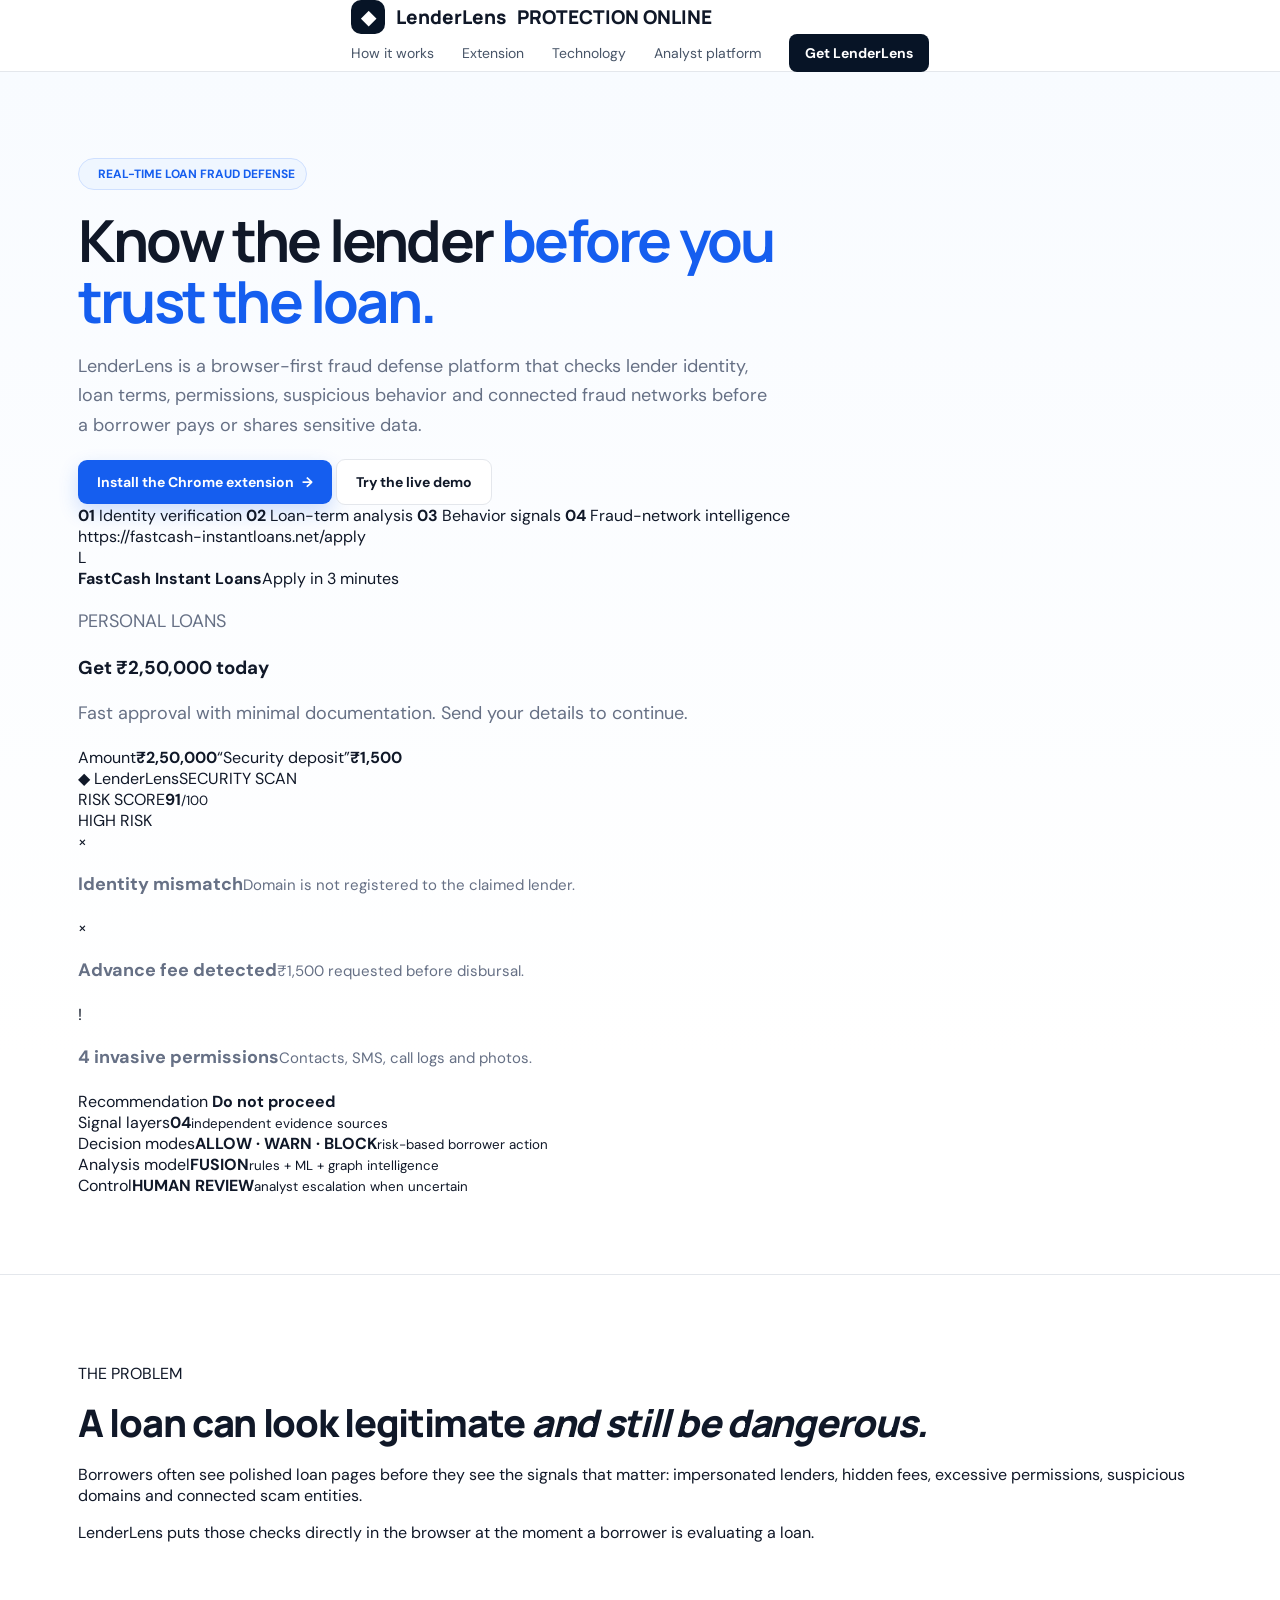
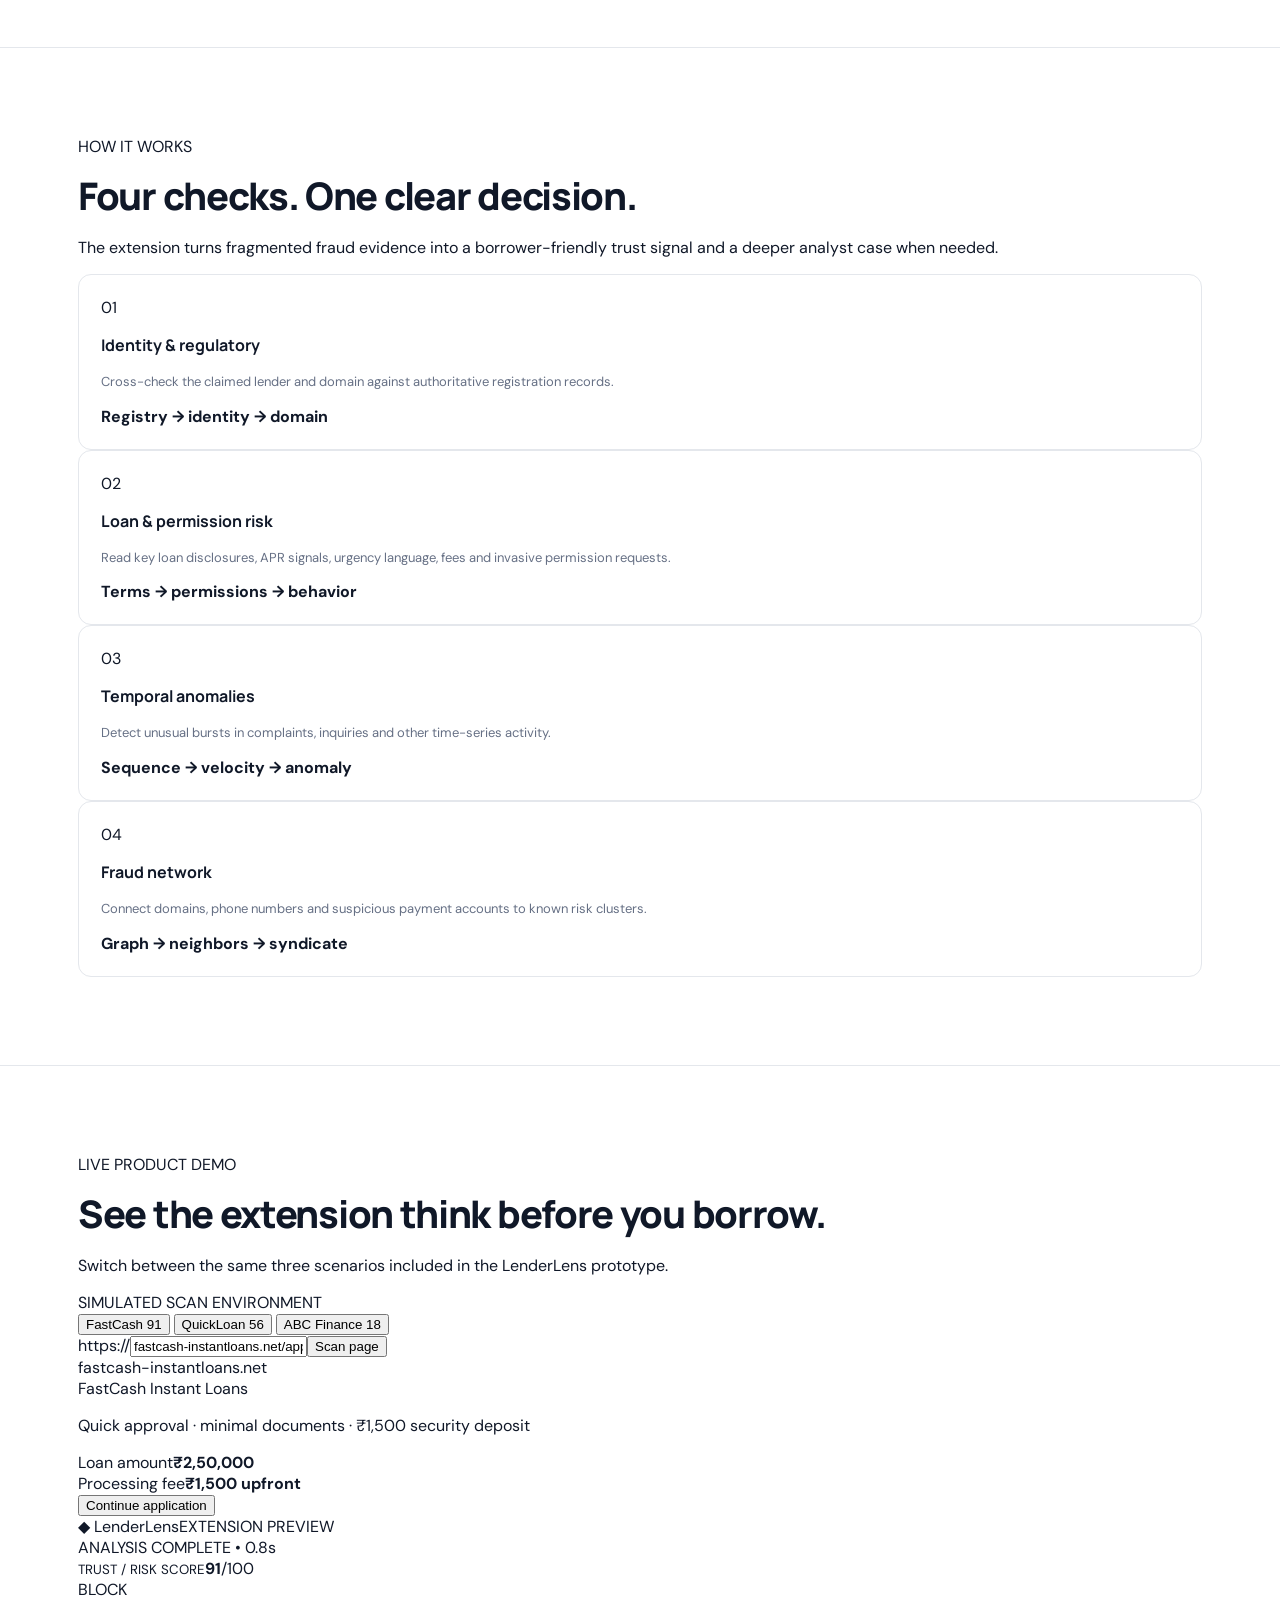
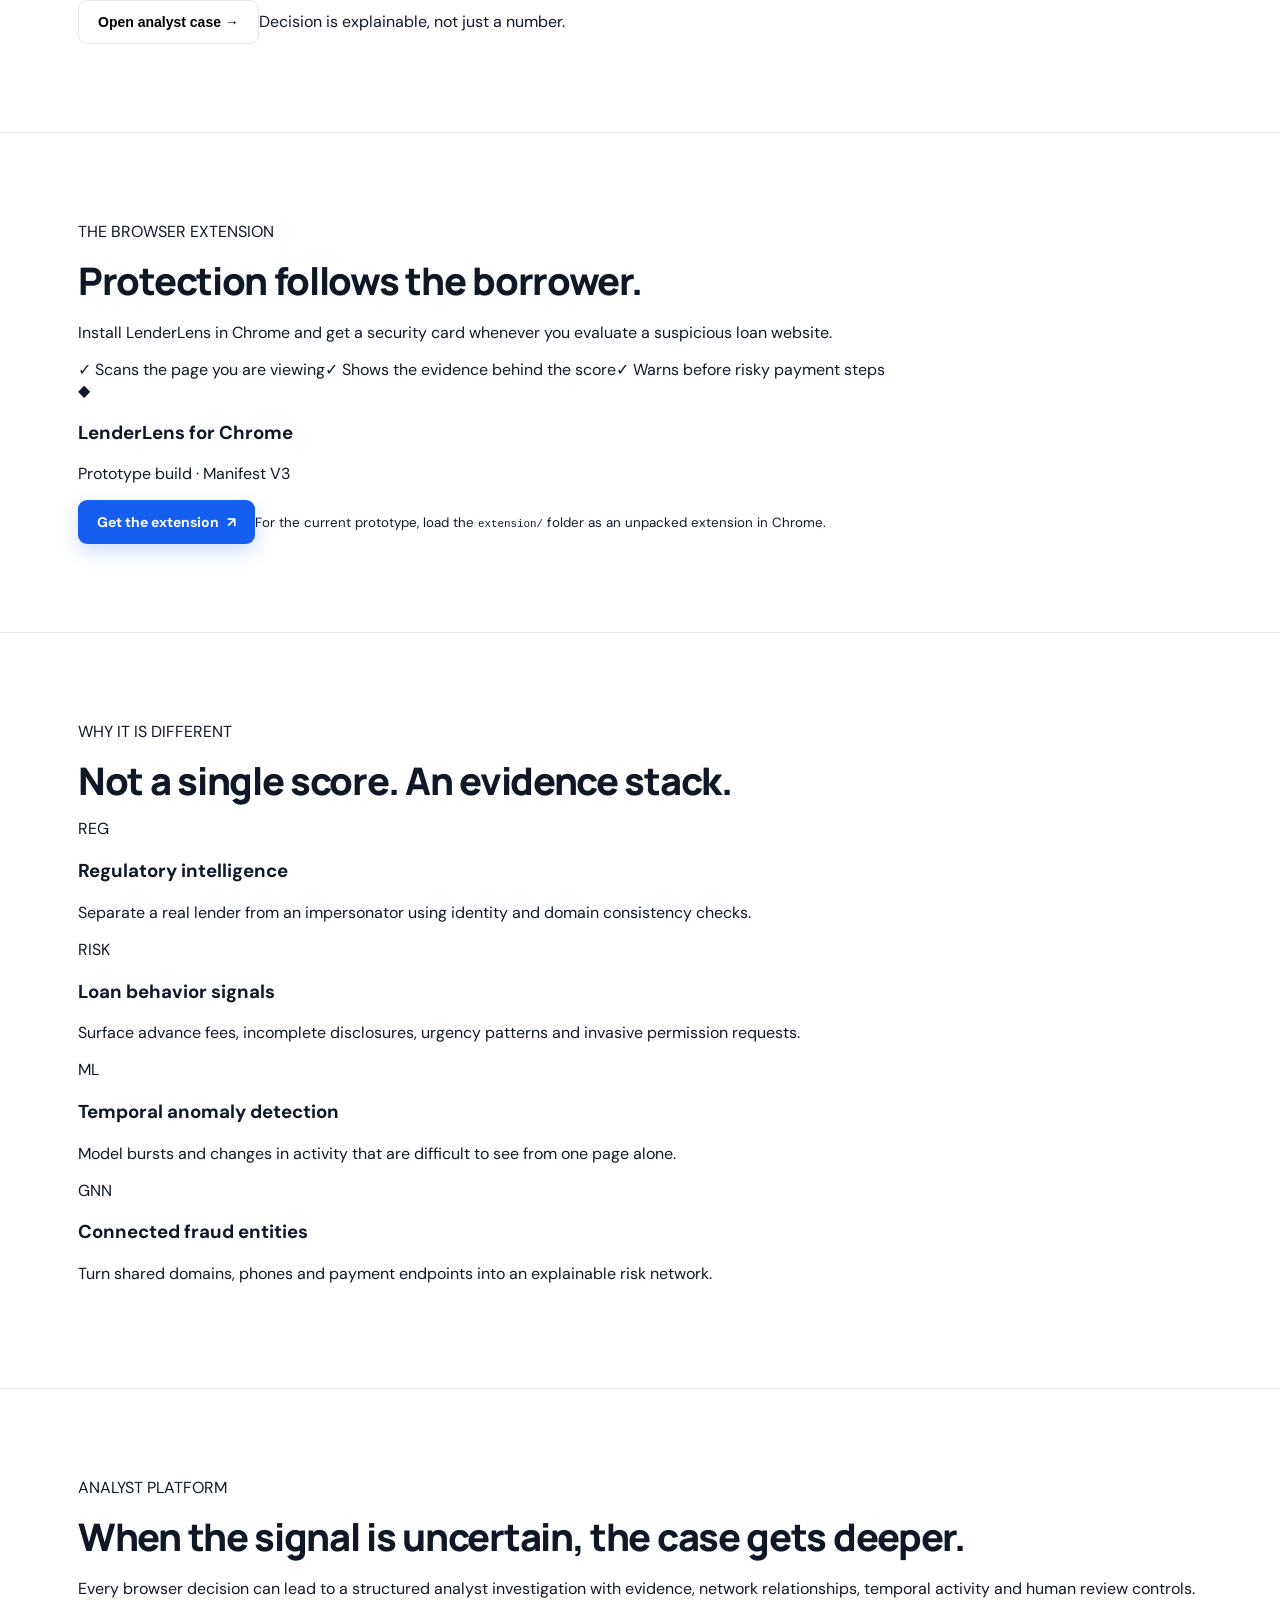
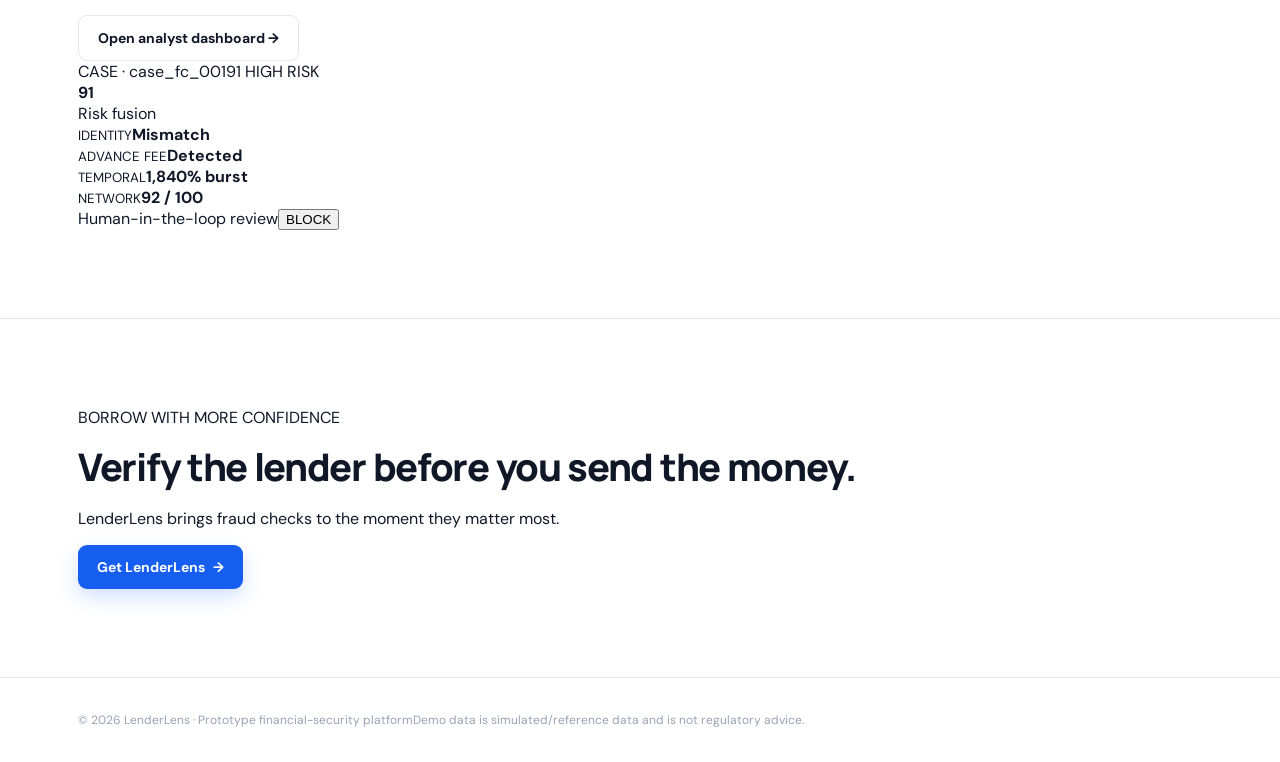
==== commit 0ba2edcc: "feat: redesign lenderlens website around borrower fraud-defense journey" ====
--- a/backend/static/index.html
+++ b/backend/static/index.html
@@ -1,1151 +1,160 @@
-<!DOCTYPE html>
+<!doctype html>
 <html lang="en">
 <head>
-  <meta charset="UTF-8">
-  <meta name="viewport" content="width=device-width, initial-scale=1.0">
-  <title>LenderLens — Real-Time Loan Fraud Defense Platform</title>
-  <link rel="icon" href="data:image/svg+xml,<svg xmlns='http://www.w3.org/2000/svg' viewBox='0 0 24 24'><text y='20' font-size='20'>🛡️</text></svg>">
-  <style>
-    :root {
-      --bg-base: #07090e;
-      --bg-surface: #0e131f;
-      --bg-surface-elevated: #141c2e;
-      --bg-surface-hover: #1a253c;
-      --border-subtle: #1e293b;
-      --border-focus: #334155;
-      --text-primary: #f8fafc;
-      --text-secondary: #94a3b8;
-      --text-tertiary: #64748b;
-      
-      --accent-blue: #3b82f6;
-      --accent-blue-subtle: rgba(59, 130, 246, 0.1);
-      --accent-red: #ef4444;
-      --accent-red-subtle: rgba(239, 68, 68, 0.12);
-      --accent-amber: #f59e0b;
-      --accent-amber-subtle: rgba(245, 158, 11, 0.12);
-      --accent-emerald: #10b981;
-      --accent-emerald-subtle: rgba(16, 185, 129, 0.12);
-
-      --font-sans: -apple-system, BlinkMacSystemFont, "Segoe UI", Roboto, Helvetica, Arial, sans-serif;
-      --font-mono: ui-monospace, SFMono-Regular, Menlo, Monaco, Consolas, "Liberation Mono", "Courier New", monospace;
-    }
-
-    * { box-sizing: border-box; margin: 0; padding: 0; }
-    body {
-      background: var(--bg-base);
-      color: var(--text-primary);
-      font-family: var(--font-sans);
-      line-height: 1.5;
-      -webkit-font-smoothing: antialiased;
-    }
-
-    /* ─── Top Security Navbar ─── */
-    .navbar {
-      position: sticky;
-      top: 0;
-      background: rgba(7, 9, 14, 0.94);
-      backdrop-filter: blur(12px);
-      border-bottom: 1px solid var(--border-subtle);
-      z-index: 100;
-      padding: 14px 28px;
-      display: flex;
-      justify-content: space-between;
-      align-items: center;
-    }
-    .nav-brand {
-      display: flex;
-      align-items: center;
-      gap: 10px;
-      text-decoration: none;
-      color: var(--text-primary);
-    }
-    .shield-badge {
-      width: 28px;
-      height: 28px;
-      background: var(--accent-blue-subtle);
-      border: 1px solid rgba(59, 130, 246, 0.3);
-      border-radius: 6px;
-      display: flex;
-      align-items: center;
-      justify-content: center;
-      font-size: 14px;
-    }
-    .brand-name {
-      font-size: 16px;
-      font-weight: 800;
-      letter-spacing: -0.3px;
-    }
-    .sys-status {
-      display: inline-flex;
-      align-items: center;
-      gap: 5px;
-      font-family: var(--font-mono);
-      font-size: 11px;
-      color: var(--accent-emerald);
-      background: var(--accent-emerald-subtle);
-      border: 1px solid rgba(16, 185, 129, 0.25);
-      padding: 2px 7px;
-      border-radius: 4px;
-    }
-    .status-dot {
-      width: 6px;
-      height: 6px;
-      border-radius: 50%;
-      background: var(--accent-emerald);
-      box-shadow: 0 0 8px var(--accent-emerald);
-    }
-
-    .nav-links {
-      display: flex;
-      align-items: center;
-      gap: 20px;
-    }
-    .nav-link {
-      color: var(--text-secondary);
-      text-decoration: none;
-      font-size: 13.5px;
-      font-weight: 500;
-      transition: color 0.15s;
-    }
-    .nav-link:hover { color: var(--text-primary); }
-
-    .btn-nav-download {
-      background: var(--accent-blue);
-      color: #fff;
-      padding: 7px 14px;
-      border-radius: 6px;
-      font-size: 13px;
-      font-weight: 600;
-      text-decoration: none;
-      display: inline-flex;
-      align-items: center;
-      gap: 6px;
-      transition: opacity 0.15s;
-    }
-    .btn-nav-download:hover { opacity: 0.9; }
-
-    /* ─── Hero Section ─── */
-    .hero {
-      padding: 70px 20px 50px;
-      border-bottom: 1px solid var(--border-subtle);
-      background: linear-gradient(180deg, #090e18 0%, #07090e 100%);
-    }
-    .container {
-      max-width: 1120px;
-      margin: 0 auto;
-    }
-
-    .hero-pre {
-      display: inline-flex;
-      align-items: center;
-      gap: 6px;
-      font-family: var(--font-mono);
-      font-size: 11.5px;
-      color: var(--accent-blue);
-      background: var(--accent-blue-subtle);
-      border: 1px solid rgba(59, 130, 246, 0.2);
-      padding: 3px 10px;
-      border-radius: 4px;
-      margin-bottom: 18px;
-    }
-    .hero-h1 {
-      font-size: 40px;
-      font-weight: 800;
-      letter-spacing: -1px;
-      line-height: 1.2;
-      color: #ffffff;
-      margin-bottom: 16px;
-      max-width: 820px;
-    }
-    .hero-p {
-      font-size: 16.5px;
-      color: var(--text-secondary);
-      max-width: 760px;
-      line-height: 1.6;
-      margin-bottom: 28px;
-    }
-
-    .hero-btn-row {
-      display: flex;
-      gap: 12px;
-      flex-wrap: wrap;
-      margin-bottom: 40px;
-    }
-    .btn-main {
-      background: #ffffff;
-      color: #07090e;
-      padding: 12px 22px;
-      border-radius: 6px;
-      font-size: 14px;
-      font-weight: 700;
-      text-decoration: none;
-      display: inline-flex;
-      align-items: center;
-      gap: 8px;
-      border: 1px solid #ffffff;
-      cursor: pointer;
-    }
-    .btn-main:hover { background: #e2e8f0; }
-
-    .btn-outline {
-      background: var(--bg-surface);
-      color: var(--text-primary);
-      padding: 12px 22px;
-      border-radius: 6px;
-      font-size: 14px;
-      font-weight: 600;
-      text-decoration: none;
-      display: inline-flex;
-      align-items: center;
-      gap: 8px;
-      border: 1px solid var(--border-subtle);
-    }
-    .btn-outline:hover { background: var(--bg-surface-hover); border-color: var(--border-focus); }
-
-    /* ─── Telemetry Bar ─── */
-    .telemetry-strip {
-      display: grid;
-      grid-template-columns: repeat(4, 1fr);
-      gap: 1px;
-      background: var(--border-subtle);
-      border: 1px solid var(--border-subtle);
-      border-radius: 8px;
-      overflow: hidden;
-      margin-bottom: 20px;
-    }
-    .telemetry-cell {
-      background: var(--bg-surface);
-      padding: 14px 18px;
-    }
-    .tele-label {
-      font-family: var(--font-mono);
-      font-size: 10.5px;
-      color: var(--text-tertiary);
-      text-transform: uppercase;
-      letter-spacing: 0.05em;
-      margin-bottom: 4px;
-    }
-    .tele-val {
-      font-size: 17px;
-      font-weight: 800;
-      color: var(--text-primary);
-    }
-
-    /* ─── LIVE INTERACTIVE DEMO SIMULATOR ─── */
-    .simulator-card {
-      background: var(--bg-surface);
-      border: 1px solid var(--border-focus);
-      border-radius: 12px;
-      overflow: hidden;
-      box-shadow: 0 16px 40px -10px rgba(0,0,0,0.5);
-      margin-top: 40px;
-    }
-    .sim-header {
-      background: #090d16;
-      border-bottom: 1px solid var(--border-subtle);
-      padding: 14px 20px;
-      display: flex;
-      justify-content: space-between;
-      align-items: center;
-      flex-wrap: wrap;
-      gap: 10px;
-    }
-    .sim-title {
-      font-size: 14px;
-      font-weight: 700;
-      display: flex;
-      align-items: center;
-      gap: 8px;
-    }
-    .sim-tag {
-      font-family: var(--font-mono);
-      font-size: 11px;
-      background: var(--accent-blue-subtle);
-      color: var(--accent-blue);
-      padding: 2px 6px;
-      border-radius: 4px;
-      border: 1px solid rgba(59, 130, 246, 0.2);
-    }
-
-    .scenario-picker {
-      display: flex;
-      gap: 8px;
-    }
-    .scenario-chip {
-      background: var(--bg-surface-elevated);
-      border: 1px solid var(--border-subtle);
-      color: var(--text-secondary);
-      font-size: 12px;
-      font-weight: 600;
-      padding: 6px 12px;
-      border-radius: 4px;
-      cursor: pointer;
-      display: inline-flex;
-      align-items: center;
-      gap: 5px;
-      transition: all 0.15s;
-    }
-    .scenario-chip:hover { border-color: var(--text-tertiary); color: var(--text-primary); }
-    .scenario-chip.active { background: #1e293b; border-color: var(--accent-blue); color: #fff; }
-
-    /* Interactive Search & URL Bar */
-    .sim-search-bar {
-      padding: 14px 20px;
-      background: var(--bg-surface);
-      border-bottom: 1px solid var(--border-subtle);
-      display: flex;
-      gap: 10px;
-      align-items: center;
-    }
-    .sim-input {
-      flex: 1;
-      background: #07090e;
-      border: 1px solid var(--border-subtle);
-      border-radius: 6px;
-      padding: 10px 14px;
-      font-family: var(--font-mono);
-      font-size: 13px;
-      color: var(--text-primary);
-    }
-    .sim-input:focus { outline: none; border-color: var(--accent-blue); }
-    .btn-scan {
-      background: var(--accent-blue);
-      color: #fff;
-      border: none;
-      padding: 10px 18px;
-      border-radius: 6px;
-      font-size: 13px;
-      font-weight: 700;
-      cursor: pointer;
-      display: flex;
-      align-items: center;
-      gap: 6px;
-    }
-    .btn-scan:hover { opacity: 0.9; }
-
-    /* Simulator Interactive Workspace */
-    .sim-body {
-      padding: 24px;
-      display: grid;
-      grid-template-columns: 340px 1fr;
-      gap: 24px;
-      background: #090d16;
-    }
-
-    /* Trust Card Widget Inside Simulator */
-    .sim-trust-card {
-      background: var(--bg-surface);
-      border: 1px solid var(--border-subtle);
-      border-radius: 8px;
-      padding: 18px;
-    }
-    .card-top-row {
-      display: flex;
-      justify-content: space-between;
-      align-items: flex-start;
-      margin-bottom: 12px;
-    }
-    .card-site-name { font-size: 15px; font-weight: 800; color: #fff; }
-    .card-domain-name { font-family: var(--font-mono); font-size: 11px; color: var(--text-tertiary); }
-    
-    .score-banner {
-      padding: 10px 12px;
-      border-radius: 6px;
-      margin-bottom: 14px;
-      border: 1px solid var(--border-subtle);
-    }
-    .score-danger  { background: var(--accent-red-subtle); border-color: rgba(239,68,68,0.3); color: var(--accent-red); }
-    .score-warning { background: var(--accent-amber-subtle); border-color: rgba(245,158,11,0.3); color: var(--accent-amber); }
-    .score-success { background: var(--accent-emerald-subtle); border-color: rgba(16,185,129,0.3); color: var(--accent-emerald); }
-
-    .score-row {
-      display: flex;
-      justify-content: space-between;
-      align-items: center;
-      font-weight: 800;
-      font-size: 13.5px;
-    }
-    .score-bar-bg {
-      height: 6px;
-      background: rgba(255,255,255,0.08);
-      border-radius: 3px;
-      margin-top: 8px;
-      overflow: hidden;
-    }
-    .score-bar-fill { height: 100%; border-radius: 3px; transition: width 0.4s ease; }
-
-    .evidence-list {
-      margin-bottom: 16px;
-      font-size: 12px;
-    }
-    .evidence-item {
-      display: flex;
-      align-items: flex-start;
-      gap: 6px;
-      padding: 5px 0;
-      border-bottom: 1px dashed var(--border-subtle);
-      color: var(--text-secondary);
-    }
-    .evidence-item:last-child { border-bottom: none; }
-
-    .urgent-banner {
-      background: rgba(239, 68, 68, 0.15);
-      border: 1px solid rgba(239, 68, 68, 0.35);
-      color: #fca5a5;
-      font-weight: 700;
-      font-size: 11.5px;
-      padding: 8px;
-      border-radius: 4px;
-      text-align: center;
-      margin-bottom: 14px;
-    }
-
-    /* Diagnostics Visualizer Grid in Simulator */
-    .sim-diagnostics {
-      display: flex;
-      flex-direction: column;
-      gap: 16px;
-    }
-    .diag-box {
-      background: var(--bg-surface);
-      border: 1px solid var(--border-subtle);
-      border-radius: 8px;
-      padding: 16px;
-    }
-    .diag-header {
-      display: flex;
-      justify-content: space-between;
-      align-items: center;
-      font-size: 13px;
-      font-weight: 700;
-      padding-bottom: 10px;
-      border-bottom: 1px solid var(--border-subtle);
-      margin-bottom: 12px;
-    }
-
-    .canvas-sim-wrap {
-      height: 180px;
-      background: #07090e;
-      border-radius: 6px;
-      border: 1px solid var(--border-subtle);
-      position: relative;
-    }
-
-    /* ─── Sections ─── */
-    .section {
-      padding: 70px 20px;
-      border-bottom: 1px solid var(--border-subtle);
-    }
-    .section-header {
-      margin-bottom: 40px;
-    }
-    .sec-sub {
-      font-family: var(--font-mono);
-      font-size: 11px;
-      color: var(--accent-blue);
-      text-transform: uppercase;
-      letter-spacing: 0.05em;
-      margin-bottom: 6px;
-    }
-    .sec-title {
-      font-size: 28px;
-      font-weight: 800;
-      color: #fff;
-      letter-spacing: -0.5px;
-    }
-
-    /* ─── Problem Matrix ─── */
-    .problem-matrix {
-      display: grid;
-      grid-template-columns: repeat(4, 1fr);
-      gap: 16px;
-    }
-    .threat-card {
-      background: var(--bg-surface);
-      border: 1px solid var(--border-subtle);
-      border-top: 3px solid var(--accent-red);
-      border-radius: 6px;
-      padding: 20px;
-    }
-    .threat-id { font-family: var(--font-mono); font-size: 11px; color: var(--accent-red); margin-bottom: 8px; }
-    .threat-title { font-size: 15px; font-weight: 700; color: #fff; margin-bottom: 6px; }
-    .threat-desc { font-size: 13px; color: var(--text-secondary); line-height: 1.5; }
-
-    /* ─── 4-Layer Architecture Matrix ─── */
-    .layer-matrix {
-      display: grid;
-      grid-template-columns: repeat(2, 1fr);
-      gap: 20px;
-    }
-    .layer-box {
-      background: var(--bg-surface);
-      border: 1px solid var(--border-subtle);
-      border-radius: 8px;
-      padding: 24px;
-    }
-    .layer-top {
-      display: flex;
-      align-items: center;
-      gap: 10px;
-      margin-bottom: 12px;
-    }
-    .layer-tag {
-      font-family: var(--font-mono);
-      font-size: 11px;
-      font-weight: 700;
-      background: var(--accent-blue-subtle);
-      color: var(--accent-blue);
-      border: 1px solid rgba(59, 130, 246, 0.25);
-      padding: 2px 7px;
-      border-radius: 4px;
-    }
-    .layer-name { font-size: 16px; font-weight: 800; color: #fff; }
-    .layer-desc { font-size: 13.5px; color: var(--text-secondary); margin-bottom: 14px; line-height: 1.5; }
-    
-    .tech-tags { display: flex; gap: 6px; flex-wrap: wrap; }
-    .tech-tag {
-      font-family: var(--font-mono);
-      font-size: 11px;
-      background: #090d16;
-      border: 1px solid var(--border-subtle);
-      padding: 2px 7px;
-      border-radius: 4px;
-      color: var(--text-secondary);
-    }
-
-    /* ─── Installation Guide ─── */
-    .install-grid {
-      display: grid;
-      grid-template-columns: repeat(3, 1fr);
-      gap: 16px;
-    }
-    .install-box {
-      background: var(--bg-surface);
-      border: 1px solid var(--border-subtle);
-      border-radius: 8px;
-      padding: 22px;
-    }
-    .step-num {
-      font-family: var(--font-mono);
-      font-size: 12px;
-      color: var(--accent-blue);
-      font-weight: 700;
-      margin-bottom: 6px;
-    }
-    .step-heading { font-size: 15px; font-weight: 700; color: #fff; margin-bottom: 6px; }
-    .step-body { font-size: 13px; color: var(--text-secondary); line-height: 1.5; }
-
-    /* ─── Footer ─── */
-    .footer {
-      padding: 30px 20px;
-      background: #04060a;
-      border-top: 1px solid var(--border-subtle);
-      font-size: 12.5px;
-      color: var(--text-tertiary);
-    }
-    .footer-flex {
-      max-width: 1120px;
-      margin: 0 auto;
-      display: flex;
-      justify-content: space-between;
-      align-items: center;
-    }
-  </style>
+  <meta charset="utf-8">
+  <meta name="viewport" content="width=device-width,initial-scale=1">
+  <meta name="description" content="LenderLens detects loan fraud, impersonation and predatory lending signals before borrowers pay or share sensitive information.">
+  <title>LenderLens — Loan Fraud Defense</title>
+  <link rel="stylesheet" href="landing.css">
 </head>
 <body>
-
-  <!-- Top Navbar -->
-  <header class="navbar">
-    <a href="#" class="nav-brand">
-      <div class="shield-badge">🛡️</div>
-      <div class="brand-name">LenderLens</div>
-      <span class="sys-status"><span class="status-dot"></span> ENGINE ONLINE</span>
-    </a>
-    <nav class="nav-links">
-      <a href="#simulator" class="nav-link">Live Simulator</a>
-      <a href="#threats" class="nav-link">Threats</a>
-      <a href="#architecture" class="nav-link">4-Layer Architecture</a>
-      <a href="/dashboard/index.html" class="nav-link" target="_blank">Analyst Dashboard ↗</a>
-      <a href="/static/lenderlens-extension.zip" class="btn-nav-download" download>
-        <span>⬇</span> Download Extension (.zip)
+  <header class="nav">
+    <div class="wrap nav-inner">
+      <a class="brand" href="#top" aria-label="LenderLens home">
+        <span class="brand-mark">◆</span>
+        <span>LenderLens</span>
+        <span class="live-chip"><i></i> PROTECTION ONLINE</span>
       </a>
-    </nav>
+      <nav class="navlinks" aria-label="Primary navigation">
+        <a href="#how">How it works</a>
+        <a href="#extension">Extension</a>
+        <a href="#technology">Technology</a>
+        <a href="#analyst">Analyst platform</a>
+        <a class="navcta" href="#extension">Get LenderLens</a>
+      </nav>
+    </div>
   </header>
 
-  <!-- Hero Section -->
-  <section class="hero">
-    <div class="container">
-      <div class="hero-pre">SYSTEM VERSION 1.0.0 · ACTIVE FRAUD INTERCEPTION</div>
-      <h1 class="hero-h1">Real-Time In-Browser Defense Against Predatory Loan Syndicates</h1>
-      <p class="hero-p">
-        LenderLens pairs a lightweight Manifest V3 Chrome Extension with a 4-layer AI risk fusion engine to cross-check RBI NBFC registries, detect extortionate device permissions, analyze LSTM grievance curves, and map GNN mule payment graphs before borrowers transfer funds.
-      </p>
-
-      <div class="hero-btn-row">
-        <a href="/static/lenderlens-extension.zip" class="btn-main" download>
-          <span>⬇</span> Download Chrome Extension
-        </a>
-        <a href="/dashboard/index.html" class="btn-outline" target="_blank">
-          <span>🛡️</span> Open Analyst Dashboard →
-        </a>
-        <a href="#simulator" class="btn-outline">
-          <span>⚡</span> Run Interactive Demo
-        </a>
-      </div>
-
-      <!-- Telemetry Strip -->
-      <div class="telemetry-strip">
-        <div class="telemetry-cell">
-          <div class="tele-label">Layer 1 Registry</div>
-          <div class="tele-val">RBI NBFC Verification</div>
-        </div>
-        <div class="telemetry-cell">
-          <div class="tele-label">Layer 2 Policy</div>
-          <div class="tele-val">KFS & Permission Scorer</div>
-        </div>
-        <div class="telemetry-cell">
-          <div class="tele-label">Layer 3 Velocity</div>
-          <div class="tele-val">LSTM Temporal Anomaly</div>
-        </div>
-        <div class="telemetry-cell">
-          <div class="tele-label">Layer 4 Graph</div>
-          <div class="tele-val">GNN Syndicate Topology</div>
-        </div>
-      </div>
-
-      <!-- ─── LIVE INTERACTIVE DEMO SIMULATOR ─── -->
-      <div class="simulator-card" id="simulator">
-        <div class="sim-header">
-          <div class="sim-title">
-            <span>⚡ Interactive Fraud Diagnostics Console</span>
-            <span class="sim-tag">HACKATHON JUDGE DEMO</span>
+  <main id="top">
+    <section class="hero">
+      <div class="wrap hero-grid">
+        <div class="hero-copy">
+          <div class="eyebrow"><i></i> REAL-TIME LOAN FRAUD DEFENSE</div>
+          <h1>Know the lender <span>before you trust the loan.</span></h1>
+          <p class="hero-lead">LenderLens is a browser-first fraud defense platform that checks lender identity, loan terms, permissions, suspicious behavior and connected fraud networks before a borrower pays or shares sensitive data.</p>
+          <div class="hero-actions">
+            <a class="btn primary" href="#extension">Install the Chrome extension <span>→</span></a>
+            <a class="btn secondary" href="#demo">Try the live demo</a>
           </div>
-
-          <div class="scenario-picker">
-            <button class="scenario-chip active" id="chip-fraud" onclick="selectScenario('fraud')">
-              🔴 FastCash (Scam)
-            </button>
-            <button class="scenario-chip" id="chip-uncertain" onclick="selectScenario('uncertain')">
-              🟡 QuickLoan (Uncertain)
-            </button>
-            <button class="scenario-chip" id="chip-legit" onclick="selectScenario('legit')">
-              🟢 ABC Finance (Legit)
-            </button>
+          <div class="proof-row">
+            <span><b>01</b> Identity verification</span>
+            <span><b>02</b> Loan-term analysis</span>
+            <span><b>03</b> Behavior signals</span>
+            <span><b>04</b> Fraud-network intelligence</span>
           </div>
         </div>
 
-        <div class="sim-search-bar">
-          <input type="text" class="sim-input" id="sim-url-input" value="https://fastcash-instantloans.net/apply">
-          <button class="btn-scan" onclick="triggerScan()">
-            <span>↻</span> Execute Risk Analysis
-          </button>
-        </div>
-
-        <div class="sim-body">
-          <!-- Trust Card Preview -->
-          <div class="sim-trust-card">
-            <div class="card-top-row">
+        <div class="hero-product" aria-label="Extension preview">
+          <div class="browser-top">
+            <div class="window-dots"><i></i><i></i><i></i></div>
+            <div class="address">https://fastcash-instantloans.net/apply</div>
+            <span class="shield-mini">L</span>
+          </div>
+          <div class="browser-page">
+            <div class="fake-site-head"><b>FastCash Instant Loans</b><span>Apply in 3 minutes</span></div>
+            <div class="fake-site-body">
               <div>
-                <div class="card-site-name" id="sim-lender-name">FastCash Instant Loans</div>
-                <div class="card-domain-name" id="sim-domain-text">fastcash-instantloans.net</div>
+                <p class="site-kicker">PERSONAL LOANS</p>
+                <h3>Get ₹2,50,000 today</h3>
+                <p>Fast approval with minimal documentation. Send your details to continue.</p>
+                <div class="loan-box"><span>Amount</span><b>₹2,50,000</b><span>“Security deposit”</span><b>₹1,500</b></div>
               </div>
-              <span id="sim-verdict-badge" style="font-family:var(--font-mono); font-size:10px; font-weight:700; padding:2px 5px; border-radius:3px; background:#fef2f2; color:#ef4444;">BLOCK</span>
-            </div>
-
-            <div class="score-banner score-danger" id="sim-score-banner">
-              <div class="score-row">
-                <span id="sim-level-label">🔴 HIGH RISK</span>
-                <span id="sim-score-num">96.0 / 100</span>
-              </div>
-              <div class="score-bar-bg">
-                <div class="score-bar-fill" id="sim-score-bar" style="width: 96%; background: #ef4444;"></div>
-              </div>
-            </div>
-
-            <div class="evidence-list" id="sim-evidence-list">
-              <div class="evidence-item"><span>✕</span><span>Website-domain mismatch (Claims ABC Finance Ltd.)</span></div>
-              <div class="evidence-item"><span>✕</span><span>Advance fee detected (₹1,500 demand)</span></div>
-              <div class="evidence-item"><span>✕</span><span>Abnormal LSTM burst (+18.4x grievance surge)</span></div>
-              <div class="evidence-item"><span>✕</span><span>Connected to 3 flagged phishing domains in GNN</span></div>
-            </div>
-
-            <div class="urgent-banner" id="sim-urgent-banner">
-              ⚠ DO NOT TRANSFER MONEY
-            </div>
-
-            <div style="display:grid; grid-template-columns:1fr 1fr; gap:6px;">
-              <a href="/dashboard/index.html" target="_blank" class="btn-outline" style="padding:7px; font-size:11.5px; text-align:center; justify-content:center; grid-column:1/-1;">
-                View Case in Dashboard →
-              </a>
-              <a href="/demo/fraudulent/payment.html" id="sim-launch-link" target="_blank" class="btn-main" style="padding:7px; font-size:11.5px; text-align:center; justify-content:center; grid-column:1/-1;">
-                Launch Live Scenario Page ↗
-              </a>
-            </div>
-          </div>
-
-          <!-- Diagnostics Visualizer -->
-          <div class="sim-diagnostics">
-            <div class="diag-box">
-              <div class="diag-header">
-                <span>🕸️ Layer 4: GNN Syndicate Graph Extraction</span>
-                <span style="font-family:var(--font-mono); font-size:11px; color:var(--text-tertiary);" id="sim-gnn-meta">3 Domains · 2 Mule UPIs</span>
-              </div>
-              <div class="canvas-sim-wrap">
-                <canvas id="sim-gnn-canvas" width="600" height="180"></canvas>
-              </div>
-            </div>
-
-            <div class="diag-box">
-              <div class="diag-header">
-                <span>📈 Layer 3: LSTM Temporal Sequence Anomaly</span>
-                <span style="font-family:var(--font-mono); font-size:11px; color:var(--text-tertiary);" id="sim-lstm-meta">Pattern: ABNORMAL BURST (+18.4x)</span>
-              </div>
-              <div class="canvas-sim-wrap">
-                <canvas id="sim-lstm-canvas" width="600" height="180"></canvas>
+              <div class="extension-card">
+                <div class="ext-head"><span class="ext-brand"><span class="shield-box">◆</span> LenderLens</span><span class="secure">SECURITY SCAN</span></div>
+                <div class="risk-line"><div><span class="risk-label">RISK SCORE</span><strong id="heroScore">91</strong><small>/100</small></div><span id="heroStatus" class="risk-badge danger">HIGH RISK</span></div>
+                <div class="risk-meter"><i id="heroMeter"></i></div>
+                <div class="ext-divider"></div>
+                <div class="signal-row danger"><span>×</span><p><b>Identity mismatch</b><small>Domain is not registered to the claimed lender.</small></p></div>
+                <div class="signal-row danger"><span>×</span><p><b>Advance fee detected</b><small>₹1,500 requested before disbursal.</small></p></div>
+                <div class="signal-row warning"><span>!</span><p><b>4 invasive permissions</b><small>Contacts, SMS, call logs and photos.</small></p></div>
+                <div class="ext-footer">Recommendation <b>Do not proceed</b></div>
               </div>
             </div>
           </div>
         </div>
       </div>
 
-    </div>
-  </section>
+      <div class="wrap hero-metrics">
+        <div><span>Signal layers</span><b>04</b><small>independent evidence sources</small></div>
+        <div><span>Decision modes</span><b>ALLOW · WARN · BLOCK</b><small>risk-based borrower action</small></div>
+        <div><span>Analysis model</span><b>FUSION</b><small>rules + ML + graph intelligence</small></div>
+        <div><span>Control</span><b>HUMAN REVIEW</b><small>analyst escalation when uncertain</small></div>
+      </div>
+    </section>
 
-  <!-- Problem Section -->
-  <section class="section" id="threats">
-    <div class="container">
-      <div class="section-header">
-        <div class="sec-sub">Threat Analysis</div>
-        <h2 class="sec-title">Predatory Syndicate Vectors</h2>
+    <section class="section" id="problem">
+      <div class="wrap two-col">
+        <div><div class="section-kicker">THE PROBLEM</div><h2>A loan can look legitimate <em>and still be dangerous.</em></h2></div>
+        <div><p class="section-lead">Borrowers often see polished loan pages before they see the signals that matter: impersonated lenders, hidden fees, excessive permissions, suspicious domains and connected scam entities.</p><p class="muted">LenderLens puts those checks directly in the browser at the moment a borrower is evaluating a loan.</p></div>
       </div>
+    </section>
 
-      <div class="problem-matrix">
-        <div class="threat-card">
-          <div class="threat-id">VEC-01 · REGULATORY SPOOFING</div>
-          <div class="threat-title">Licensed NBFC Impersonation</div>
-          <div class="threat-desc">Scam operators cite registered entity names like "ABC Finance Ltd." but host forms on unlisted rogue domains to evade basic name searches.</div>
-        </div>
-
-        <div class="threat-card">
-          <div class="threat-id">VEC-02 · ADVANCE FEE FRAUD</div>
-          <div class="threat-title">Upfront Security Deposits</div>
-          <div class="threat-desc">Victims are told their loan is approved but must pay an upfront ₹1,500 "activation/insurance fee" to disposable mule UPI IDs before release.</div>
-        </div>
-
-        <div class="threat-card">
-          <div class="threat-id">VEC-03 · PERMISSION HARVESTING</div>
-          <div class="threat-title">Blackmail Device Telemetry</div>
-          <div class="threat-desc">Sideloaded apps request Contacts, SMS, Call Logs, and Photos, which recovery syndicates harvest for extortion and reference harassment.</div>
-        </div>
-
-        <div class="threat-card">
-          <div class="threat-id">VEC-04 · ZERO EARLY WARNING</div>
-          <div class="threat-title">Post-Victimization Discovery</div>
-          <div class="threat-desc">Borrowers only realize they have been defrauded after money is sent, with no real-time browser warning to block payment routing.</div>
+    <section class="section light" id="how">
+      <div class="wrap">
+        <div class="section-kicker">HOW IT WORKS</div><h2>Four checks. One clear decision.</h2><p class="section-lead">The extension turns fragmented fraud evidence into a borrower-friendly trust signal and a deeper analyst case when needed.</p>
+        <div class="step-grid">
+          <article class="step"><span>01</span><h3>Identity & regulatory</h3><p>Cross-check the claimed lender and domain against authoritative registration records.</p><b>Registry → identity → domain</b></article>
+          <article class="step"><span>02</span><h3>Loan & permission risk</h3><p>Read key loan disclosures, APR signals, urgency language, fees and invasive permission requests.</p><b>Terms → permissions → behavior</b></article>
+          <article class="step"><span>03</span><h3>Temporal anomalies</h3><p>Detect unusual bursts in complaints, inquiries and other time-series activity.</p><b>Sequence → velocity → anomaly</b></article>
+          <article class="step"><span>04</span><h3>Fraud network</h3><p>Connect domains, phone numbers and suspicious payment accounts to known risk clusters.</p><b>Graph → neighbors → syndicate</b></article>
         </div>
       </div>
-    </div>
-  </section>
+    </section>
 
-  <!-- 4-Layer Solution Section -->
-  <section class="section" id="architecture">
-    <div class="container">
-      <div class="section-header">
-        <div class="sec-sub">Defense Architecture</div>
-        <h2 class="sec-title">4 Parallel Evidence Layers</h2>
-      </div>
-
-      <div class="layer-matrix">
-        <div class="layer-box">
-          <div class="layer-top">
-            <span class="layer-tag">LAYER 01</span>
-            <div class="layer-name">Identity & Regulatory Cross-Check</div>
+    <section class="section demo-section" id="demo">
+      <div class="wrap">
+        <div class="demo-head"><div><div class="section-kicker">LIVE PRODUCT DEMO</div><h2>See the extension think before you borrow.</h2><p class="section-lead">Switch between the same three scenarios included in the LenderLens prototype.</p></div><div class="demo-status"><i></i> SIMULATED SCAN ENVIRONMENT</div></div>
+        <div class="demo-shell">
+          <div class="demo-toolbar">
+            <div class="scenario-tabs" role="tablist" aria-label="Demo scenarios">
+              <button class="scenario active" data-scenario="fraudulent">FastCash <span>91</span></button>
+              <button class="scenario" data-scenario="uncertain">QuickLoan <span>56</span></button>
+              <button class="scenario" data-scenario="legitimate">ABC Finance <span>18</span></button>
+            </div>
+            <div class="demo-url"><span>https://</span><input id="demoUrl" value="fastcash-instantloans.net/apply" aria-label="Demo URL"><button id="demoScan">Scan page</button></div>
           </div>
-          <div class="layer-desc">
-            Directly cross-checks claimed lender names against official Reserve Bank of India (RBI) NBFC registries and verifies official registered domains to prevent domain spoofing.
-          </div>
-          <div class="tech-tags">
-            <span class="tech-tag">RBI NBFC Verification</span>
-            <span class="tech-tag">Official Domain Association</span>
-            <span class="tech-tag">Identity Consistency Scorer</span>
-          </div>
-        </div>
-
-        <div class="layer-box">
-          <div class="layer-top">
-            <span class="layer-tag">LAYER 02</span>
-            <div class="layer-name">Loan Policy & Permission Risk</div>
-          </div>
-          <div class="layer-desc">
-            Validates Key Fact Statement (KFS) disclosures, detects predatory APR interest rates, flags advance deposit demands, and scores invasive device permissions.
-          </div>
-          <div class="tech-tags">
-            <span class="tech-tag">KFS Disclosure Validator</span>
-            <span class="tech-tag">Advance Fee Interceptor</span>
-            <span class="tech-tag">Permission Risk Matrix</span>
-          </div>
-        </div>
-
-        <div class="layer-box">
-          <div class="layer-top">
-            <span class="layer-tag">LAYER 03</span>
-            <div class="layer-name">LSTM Temporal Behavioral Risk</div>
-          </div>
-          <div class="layer-desc">
-            Recurrent sequence model analyzing 90-day grievance curves, inquiry rates, and payment velocity to identify sudden pump-and-dump syndication spikes.
-          </div>
-          <div class="tech-tags">
-            <span class="tech-tag">Recurrent Sequence Anomaly</span>
-            <span class="tech-tag">Grievance Burst Multiplier</span>
-            <span class="tech-tag">Velocity Derivative Filter</span>
-          </div>
-        </div>
-
-        <div class="layer-box">
-          <div class="layer-top">
-            <span class="layer-tag">LAYER 04</span>
-            <div class="layer-name">GNN Graph Syndicate Topology</div>
-          </div>
-          <div class="layer-desc">
-            Maps entity-relationship graphs across Domains, Shared Phone Hotlines, Mule UPI Accounts, and Bank Accounts to expose hidden criminal network connections.
-          </div>
-          <div class="tech-tags">
-            <span class="tech-tag">NetworkX Graph Model</span>
-            <span class="tech-tag">Shared Hotline Matching</span>
-            <span class="tech-tag">Mule UPI Cluster Tracker</span>
+          <div class="demo-grid">
+            <div class="mock-browser">
+              <div class="mock-browserbar"><div class="window-dots"><i></i><i></i><i></i></div><span id="demoDomain">fastcash-instantloans.net</span></div>
+              <div class="mock-content"><div class="mock-brand" id="demoBrand">FastCash Instant Loans</div><p id="demoTag">Quick approval · minimal documents · ₹1,500 security deposit</p><div class="mock-form"><div><span>Loan amount</span><b>₹2,50,000</b></div><div><span>Processing fee</span><b id="demoFee">₹1,500 upfront</b></div><button>Continue application</button></div></div>
+            </div>
+            <div class="demo-extension">
+              <div class="ext-head"><span class="ext-brand"><span class="shield-box">◆</span> LenderLens</span><span class="secure">EXTENSION PREVIEW</span></div>
+              <div class="scan-state" id="scanState">ANALYSIS COMPLETE <span>•</span> <span id="scanTime">0.8s</span></div>
+              <div class="big-risk"><div><small>TRUST / RISK SCORE</small><strong id="demoScore">91</strong><span>/100</span></div><span id="demoDecision" class="risk-badge danger">BLOCK</span></div>
+              <div class="risk-meter"><i id="demoMeter"></i></div>
+              <div class="reason-list" id="reasonList"></div>
+              <div class="demo-action"><button class="btn secondary" id="showDashboard">Open analyst case →</button><span>Decision is explainable, not just a number.</span></div>
+            </div>
           </div>
         </div>
       </div>
-    </div>
-  </section>
+    </section>
 
-  <!-- Installation Guide -->
-  <section class="section" id="install">
-    <div class="container">
-      <div class="section-header">
-        <div class="sec-sub">Deployment</div>
-        <h2 class="sec-title">Load Manifest V3 Extension in 3 Steps</h2>
+    <section class="section" id="extension">
+      <div class="wrap extension-cta">
+        <div class="cta-copy"><div class="section-kicker">THE BROWSER EXTENSION</div><h2>Protection follows the borrower.</h2><p>Install LenderLens in Chrome and get a security card whenever you evaluate a suspicious loan website.</p><div class="cta-points"><span>✓ Scans the page you are viewing</span><span>✓ Shows the evidence behind the score</span><span>✓ Warns before risky payment steps</span></div></div>
+        <div class="install-card"><div class="install-icon">◆</div><h3>LenderLens for Chrome</h3><p>Prototype build · Manifest V3</p><a class="btn primary wide" href="https://github.com/sologif/lenderlens/tree/main/extension" target="_blank" rel="noreferrer">Get the extension <span>↗</span></a><small>For the current prototype, load the <code>extension/</code> folder as an unpacked extension in Chrome.</small></div>
       </div>
+    </section>
 
-      <div class="install-grid">
-        <div class="install-box">
-          <div class="step-num">STEP 01</div>
-          <div class="step-heading">Download Package</div>
-          <div class="step-body">Download <code>lenderlens-extension.zip</code> and unzip it to any folder on your machine.</div>
-        </div>
+    <section class="section light" id="technology">
+      <div class="wrap">
+        <div class="section-kicker">WHY IT IS DIFFERENT</div><h2>Not a single score. An evidence stack.</h2>
+        <div class="tech-grid"><div class="tech-card"><span>REG</span><h3>Regulatory intelligence</h3><p>Separate a real lender from an impersonator using identity and domain consistency checks.</p></div><div class="tech-card"><span>RISK</span><h3>Loan behavior signals</h3><p>Surface advance fees, incomplete disclosures, urgency patterns and invasive permission requests.</p></div><div class="tech-card"><span>ML</span><h3>Temporal anomaly detection</h3><p>Model bursts and changes in activity that are difficult to see from one page alone.</p></div><div class="tech-card"><span>GNN</span><h3>Connected fraud entities</h3><p>Turn shared domains, phones and payment endpoints into an explainable risk network.</p></div></div>
+      </div>
+    </section>
 
-        <div class="install-box">
-          <div class="step-num">STEP 02</div>
-          <div class="step-heading">Enable Developer Mode</div>
-          <div class="step-body">Open Google Chrome, navigate to <code>chrome://extensions</code>, and turn on Developer mode in the top right.</div>
-        </div>
+    <section class="section" id="analyst">
+      <div class="wrap analyst-grid"><div><div class="section-kicker">ANALYST PLATFORM</div><h2>When the signal is uncertain, the case gets deeper.</h2><p class="section-lead">Every browser decision can lead to a structured analyst investigation with evidence, network relationships, temporal activity and human review controls.</p><a class="btn secondary" href="/dashboard/index.html">Open analyst dashboard →</a></div><div class="analyst-preview"><div class="preview-top"><span>CASE · case_fc_001</span><span class="risk-badge danger">91 HIGH RISK</span></div><div class="preview-score"><strong>91</strong><div><span>Risk fusion</span><i><b></b></i></div></div><div class="preview-grid"><div><small>IDENTITY</small><b>Mismatch</b></div><div><small>ADVANCE FEE</small><b>Detected</b></div><div><small>TEMPORAL</small><b>1,840% burst</b></div><div><small>NETWORK</small><b>92 / 100</b></div></div><div class="preview-actions"><span>Human-in-the-loop review</span><button>BLOCK</button></div></div></div>
+    </section>
 
-        <div class="install-box">
-          <div class="step-num">STEP 03</div>
-          <div class="step-heading">Load Unpacked Folder</div>
-          <div class="step-body">Click <strong>Load unpacked</strong> and choose the unzipped <code>extension</code> folder. LenderLens will activate instantly.</div>
-        </div>
-      </div>
+    <section class="section final-cta">
+      <div class="wrap final-box"><div><div class="section-kicker">BORROW WITH MORE CONFIDENCE</div><h2>Verify the lender before you send the money.</h2><p>LenderLens brings fraud checks to the moment they matter most.</p></div><a class="btn primary" href="#extension">Get LenderLens <span>→</span></a></div>
+    </section>
+  </main>
 
-      <div style="text-align:center; margin-top:30px;">
-        <a href="/static/lenderlens-extension.zip" class="btn-main" download>
-          <span>⬇</span> Download <code>lenderlens-extension.zip</code>
-        </a>
-      </div>
-    </div>
-  </section>
-
-  <!-- Footer -->
-  <footer class="footer">
-    <div class="footer-flex">
-      <div>
-        <strong>LenderLens Platform</strong> · Manifest V3 Security Extension & Analyst Console
-      </div>
-      <div>
-        <a href="https://github.com/sologif/lenderlens" target="_blank" style="color:var(--accent-blue); text-decoration:none;">GitHub Repository ↗</a>
-      </div>
-    </div>
-  </footer>
-
-  <!-- Interactive Simulator Controller Script -->
-  <script>
-    const SCENARIOS = {
-      fraud: {
-        url: 'https://fastcash-instantloans.net/apply',
-        claimed_name: 'ABC Finance (Impersonated)',
-        domain: 'fastcash-instantloans.net',
-        score: 96.0,
-        level: '🔴 HIGH RISK',
-        verdict: 'BLOCK',
-        barColor: '#ef4444',
-        bannerClass: 'score-danger',
-        evidence: [
-          'Website-domain mismatch (Claims ABC Finance Ltd.)',
-          'Advance fee detected (₹1,500 demand)',
-          'Abnormal LSTM burst (+18.4x grievance surge)',
-          'Connected to 3 flagged phishing domains in GNN'
-        ],
-        urgent: true,
-        launchUrl: '/demo/fraudulent/index.html',
-        gnnMeta: '3 Flagged Domains · 2 Mule UPI Accounts · 1 Shared Hotline',
-        lstmMeta: 'Pattern: ABNORMAL BURST (+18.4x surge)',
-        nodes: [
-          { id: 'fc_dom', label: 'fastcash-instantloans.net', type: 'DOMAIN', susp: true, focal: true },
-          { id: 'phone', label: '+91-9988776655 (Syndicate Hotline)', type: 'PHONE', susp: true },
-          { id: 'old_dom', label: 'rupee-instant-loan.xyz (Flagged)', type: 'DOMAIN', susp: true },
-          { id: 'upi1', label: 'fastpay.collect@okhdfcbank', type: 'UPI', susp: true },
-          { id: 'app', label: 'Fast Cash APK', type: 'APP', susp: true },
-          { id: 'mule', label: 'Yes Bank Mule Account', type: 'BANK', susp: true }
-        ],
-        edges: [
-          { s: 'fc_dom', t: 'phone', susp: true },
-          { s: 'old_dom', t: 'phone', susp: true },
-          { s: 'fc_dom', t: 'upi1', susp: true },
-          { s: 'fc_dom', t: 'app', susp: true },
-          { s: 'upi1', t: 'mule', susp: true }
-        ],
-        sequence: [10, 12, 11, 14, 16, 18, 75, 180, 350]
-      },
-      uncertain: {
-        url: 'https://quickloan-app.in/apply',
-        claimed_name: 'QuickLoan Financial',
-        domain: 'quickloan-app.in',
-        score: 48.7,
-        level: '🟡 UNCERTAIN',
-        verdict: 'HUMAN REVIEW',
-        barColor: '#f59e0b',
-        bannerClass: 'score-warning',
-        evidence: [
-          'RBI registered entity, but operating on unlisted domain alias',
-          'Key Fact Statement (KFS) format incomplete',
-          'Requests device Contacts access for KYC references',
-          'Moderate elevation in recent inquiry trend'
-        ],
-        urgent: false,
-        launchUrl: '/demo/uncertain/index.html',
-        gnnMeta: '1 Domain Alias · 0 Flagged Syndicates',
-        lstmMeta: 'Pattern: MODERATE ELEVATION (+2.4x)',
-        nodes: [
-          { id: 'ql_dom', label: 'quickloan-app.in (Alias)', type: 'DOMAIN', susp: false, focal: true },
-          { id: 'ql_legal', label: 'QuickLoan Financial Services Ltd.', type: 'LENDER', susp: false },
-          { id: 'ql_off', label: 'quickloanfinance.org (Official)', type: 'DOMAIN', susp: false },
-          { id: 'ql_phone', label: '+91-9820011223', type: 'PHONE', susp: false }
-        ],
-        edges: [
-          { s: 'ql_dom', t: 'ql_legal', susp: false },
-          { s: 'ql_legal', t: 'ql_off', susp: false },
-          { s: 'ql_dom', t: 'ql_phone', susp: false }
-        ],
-        sequence: [20, 24, 22, 28, 35, 42, 48, 55, 58]
-      },
-      legit: {
-        url: 'https://abcfinance.com/personal-loans',
-        claimed_name: 'ABC Finance Ltd.',
-        domain: 'abcfinance.com',
-        score: 8.1,
-        level: '🟢 LOW RISK',
-        verdict: 'ALLOW',
-        barColor: '#10b981',
-        bannerClass: 'score-success',
-        evidence: [
-          'Exact match with official RBI Registered NBFC registry',
-          'Domain verified with SSL & MCA corporate registration',
-          'Full Key Fact Statement (KFS) with 14.5% transparent APR',
-          'No advance fees or abusive device permissions requested'
-        ],
-        urgent: false,
-        launchUrl: '/demo/legitimate/index.html',
-        gnnMeta: 'Verified Corporate Mesh · Isolated from Syndicates',
-        lstmMeta: 'Pattern: NORMAL ORGANIC (Steady Baseline)',
-        nodes: [
-          { id: 'abc_dom', label: 'abcfinance.com (Official)', type: 'DOMAIN', susp: false, focal: true },
-          { id: 'abc_legal', label: 'ABC Finance Ltd. (RBI NBFC)', type: 'LENDER', susp: false },
-          { id: 'abc_phone', label: '+91-22-68940000', type: 'PHONE', susp: false },
-          { id: 'abc_acc', label: 'HDFC Corporate Settlement', type: 'BANK', susp: false }
-        ],
-        edges: [
-          { s: 'abc_dom', t: 'abc_legal', susp: false },
-          { s: 'abc_legal', t: 'abc_phone', susp: false },
-          { s: 'abc_dom', t: 'abc_acc', susp: false }
-        ],
-        sequence: [12, 14, 15, 13, 16, 14, 15, 17, 16]
-      }
-    };
-
-    let activeScenarioKey = 'fraud';
-
-    function selectScenario(key) {
-      activeScenarioKey = key;
-      document.querySelectorAll('.scenario-chip').forEach(c => c.classList.remove('active'));
-      document.getElementById(`chip-${key}`).classList.add('active');
-
-      const sc = SCENARIOS[key];
-      document.getElementById('sim-url-input').value = sc.url;
-      renderSimulator(sc);
-    }
-
-    function triggerScan() {
-      renderSimulator(SCENARIOS[activeScenarioKey]);
-    }
-
-    function renderSimulator(sc) {
-      document.getElementById('sim-lender-name').textContent = sc.claimed_name;
-      document.getElementById('sim-domain-text').textContent = sc.domain;
-      document.getElementById('sim-score-num').textContent = `${sc.score} / 100`;
-      document.getElementById('sim-level-label').textContent = sc.level;
-      document.getElementById('sim-verdict-badge').textContent = sc.verdict;
-      
-      const banner = document.getElementById('sim-score-banner');
-      banner.className = `score-banner ${sc.bannerClass}`;
-      
-      const bar = document.getElementById('sim-score-bar');
-      bar.style.width = `${sc.score}%`;
-      bar.style.background = sc.barColor;
-
-      const evContainer = document.getElementById('sim-evidence-list');
-      evContainer.innerHTML = sc.evidence.map(e => {
-        const icon = sc.score > 60 ? '✕' : sc.score > 30 ? '⚠' : '✓';
-        const color = sc.score > 60 ? '#ef4444' : sc.score > 30 ? '#f59e0b' : '#10b981';
-        return `<div class="evidence-item"><span style="color:${color};font-weight:bold;">${icon}</span><span>${e}</span></div>`;
-      }).join('');
-
-      document.getElementById('sim-urgent-banner').style.display = sc.urgent ? 'block' : 'none';
-      document.getElementById('sim-launch-link').href = sc.launchUrl;
-
-      document.getElementById('sim-gnn-meta').textContent = sc.gnnMeta;
-      document.getElementById('sim-lstm-meta').textContent = sc.lstmMeta;
-
-      drawGNNCanvas(sc.nodes, sc.edges);
-      drawLSTMCanvas(sc.sequence, sc.score > 60);
-    }
-
-    function drawGNNCanvas(nodes, edges) {
-      const canvas = document.getElementById('sim-gnn-canvas');
-      if (!canvas) return;
-      const ctx = canvas.getContext('2d');
-      const dpr = window.devicePixelRatio || 1;
-      const w = canvas.parentElement.clientWidth || 600;
-      const h = 180;
-      canvas.width = w * dpr;
-      canvas.height = h * dpr;
-      ctx.scale(dpr, dpr);
-
-      ctx.clearRect(0, 0, w, h);
-
-      const cx = w / 2;
-      const cy = h / 2;
-      const r = Math.min(w, h) * 0.38;
-
-      nodes.forEach((n, idx) => {
-        if (n.focal) { n.x = cx; n.y = cy; }
-        else {
-          const ang = (idx / (nodes.length - 1)) * 2 * Math.PI;
-          n.x = cx + r * Math.cos(ang);
-          n.y = cy + r * Math.sin(ang);
-        }
-      });
-
-      // Draw Edges
-      edges.forEach(e => {
-        const s = nodes.find(n => n.id === e.s);
-        const t = nodes.find(n => n.id === e.t);
-        if (!s || !t) return;
-        ctx.beginPath();
-        ctx.moveTo(s.x, s.y);
-        ctx.lineTo(t.x, t.y);
-        ctx.strokeStyle = e.susp ? 'rgba(239, 68, 68, 0.45)' : 'rgba(148, 163, 184, 0.2)';
-        ctx.lineWidth = e.susp ? 2 : 1;
-        if (e.susp) ctx.setLineDash([3, 3]);
-        else ctx.setLineDash([]);
-        ctx.stroke();
-      });
-
-      // Draw Nodes
-      nodes.forEach(n => {
-        ctx.beginPath();
-        ctx.arc(n.x, n.y, n.focal ? 14 : 10, 0, 2 * Math.PI);
-        ctx.fillStyle = n.susp ? '#ef4444' : n.type === 'LENDER' ? '#8b5cf6' : n.type === 'DOMAIN' ? '#3b82f6' : '#10b981';
-        ctx.fill();
-        ctx.strokeStyle = '#0e131f';
-        ctx.lineWidth = 2;
-        ctx.stroke();
-
-        ctx.fillStyle = '#94a3b8';
-        ctx.font = '10px monospace';
-        ctx.textAlign = 'center';
-        ctx.fillText(n.label.slice(0, 18), n.x, n.y + 18);
-      });
-    }
-
-    function drawLSTMCanvas(seq, isBurst) {
-      const canvas = document.getElementById('sim-lstm-canvas');
-      if (!canvas) return;
-      const ctx = canvas.getContext('2d');
-      const dpr = window.devicePixelRatio || 1;
-      const w = canvas.parentElement.clientWidth || 600;
-      const h = 180;
-      canvas.width = w * dpr;
-      canvas.height = h * dpr;
-      ctx.scale(dpr, dpr);
-
-      ctx.clearRect(0, 0, w, h);
-
-      const maxVal = Math.max(...seq, 50);
-      const padX = 30;
-      const padY = 20;
-      const plotW = w - padX * 2;
-      const plotH = h - padY * 2;
-
-      // Draw Grid
-      ctx.strokeStyle = 'rgba(255, 255, 255, 0.05)';
-      ctx.lineWidth = 1;
-      for (let i = 0; i <= 3; i++) {
-        const y = padY + (plotH / 3) * i;
-        ctx.beginPath();
-        ctx.moveTo(padX, y);
-        ctx.lineTo(w - padX, y);
-        ctx.stroke();
-      }
-
-      const points = seq.map((val, idx) => ({
-        x: padX + (plotW / (seq.length - 1)) * idx,
-        y: padY + plotH - (val / maxVal) * plotH
-      }));
-
-      // Line gradient fill
-      const grad = ctx.createLinearGradient(0, padY, 0, padY + plotH);
-      grad.addColorStop(0, isBurst ? 'rgba(239, 68, 68, 0.3)' : 'rgba(59, 130, 246, 0.2)');
-      grad.addColorStop(1, 'rgba(0, 0, 0, 0)');
-
-      ctx.beginPath();
-      ctx.moveTo(points[0].x, points[0].y);
-      points.forEach(p => ctx.lineTo(p.x, p.y));
-      ctx.lineTo(points[points.length - 1].x, padY + plotH);
-      ctx.lineTo(points[0].x, padY + plotH);
-      ctx.closePath();
-      ctx.fillStyle = grad;
-      ctx.fill();
-
-      // Stroke line
-      ctx.beginPath();
-      ctx.moveTo(points[0].x, points[0].y);
-      points.forEach(p => ctx.lineTo(p.x, p.y));
-      ctx.strokeStyle = isBurst ? '#ef4444' : '#3b82f6';
-      ctx.lineWidth = 2;
-      ctx.stroke();
-
-      // Dots
-      points.forEach((p, idx) => {
-        ctx.beginPath();
-        ctx.arc(p.x, p.y, idx >= seq.length - 3 && isBurst ? 4 : 2.5, 0, 2 * Math.PI);
-        ctx.fillStyle = isBurst && idx >= seq.length - 3 ? '#ef4444' : '#3b82f6';
-        ctx.fill();
-      });
-    }
-
-    document.addEventListener('DOMContentLoaded', () => {
-      selectScenario('fraud');
-    });
-  </script>
+  <footer class="footer"><div class="wrap footer-in"><span>© 2026 LenderLens · Prototype financial-security platform</span><span>Demo data is simulated/reference data and is not regulatory advice.</span></div></footer>
+  <script src="landing.js"></script>
 </body>
 </html>
--- a/backend/static/landing.css
+++ b/backend/static/landing.css
@@ -0,0 +1,3 @@
+@import url('https://fonts.googleapis.com/css2?family=DM+Sans:wght@400;500;600;700&family=Manrope:wght@600;700;800&display=swap');
+:root{--ink:#101828;--muted:#667085;--line:#e4e7ec;--soft:#f8fafc;--navy:#071426;--blue:#155eef;--blue2:#004eea;--green:#12b76a;--red:#f04438;--amber:#f79009;--white:#fff;--shadow:0 24px 70px rgba(16,24,40,.10)}
+*{box-sizing:border-box}html{scroll-behavior:smooth}body{margin:0;color:var(--ink);font-family:'DM Sans',sans-serif;background:#fff;-webkit-font-smoothing:antialiased}a{text-decoration:none;color:inherit}.wrap{max-width:1180px;margin:auto;padding:0 28px}.nav{height:72px;border-bottom:1px solid var(--line);display:flex;align-items:center;justify-content:space-between;background:rgba(255,255,255,.92);backdrop-filter:blur(16px);position:sticky;top:0;z-index:20}.brand{display:flex;align-items:center;gap:11px;font-weight:800;font-family:Manrope;font-size:19px}.brand-mark{width:34px;height:34px;border-radius:10px;background:var(--navy);display:grid;place-items:center;color:#fff}.navlinks{display:flex;align-items:center;gap:28px;color:#475467;font-size:14px}.navlinks a:hover{color:var(--blue)}.navcta{padding:10px 16px;border-radius:8px;background:var(--navy);color:#fff;font-weight:700}.hero{padding:86px 0 78px;background:linear-gradient(180deg,#f8fbff 0,#fff 82%);border-bottom:1px solid var(--line)}.eyebrow{display:inline-flex;gap:8px;align-items:center;padding:7px 11px;border:1px solid #cfe0ff;background:#eff6ff;color:#155eef;border-radius:999px;font-size:12px;font-weight:700}.dot{width:7px;height:7px;border-radius:50%;background:var(--green);box-shadow:0 0 0 4px #d1fadf}.hero h1{font-family:Manrope;font-size:58px;line-height:1.05;letter-spacing:-2.8px;max-width:820px;margin:20px 0 20px}.hero h1 span{color:var(--blue)}.hero p{font-size:18px;line-height:1.65;color:var(--muted);max-width:700px}.actions{display:flex;gap:12px;margin:30px 0 42px}.btn{padding:13px 19px;border-radius:9px;font-weight:700;font-size:14px;display:inline-flex;align-items:center;gap:8px}.btn.primary{background:var(--blue);color:#fff;box-shadow:0 8px 20px rgba(21,94,239,.2)}.btn.secondary{border:1px solid var(--line);background:#fff}.trustline{display:flex;gap:30px;flex-wrap:wrap;color:#667085;font-size:12px}.trustline b{color:#344054}.product{margin-top:54px;border:1px solid #d0d5dd;border-radius:16px;background:#fff;box-shadow:var(--shadow);overflow:hidden}.productbar{height:48px;background:#f8fafc;border-bottom:1px solid var(--line);display:flex;align-items:center;padding:0 16px;gap:7px}.circle{width:9px;height:9px;border-radius:50%;background:#d0d5dd}.url{margin-left:12px;flex:1;background:#fff;border:1px solid var(--line);border-radius:7px;padding:6px 12px;color:#98a2b3;font:11px monospace}.productbody{display:grid;grid-template-columns:1.1fr .9fr;min-height:300px}.site{padding:34px;background:#fcfcfd}.site h3{font-family:Manrope;font-size:25px;margin:0 0 8px}.site p{color:var(--muted);line-height:1.6}.loanbox{background:#fff;border:1px solid var(--line);border-radius:12px;padding:18px;margin-top:22px}.loanrow{display:flex;justify-content:space-between;padding:9px 0;border-bottom:1px solid #f2f4f7;font-size:13px}.loanrow:last-child{border:0}.scan{padding:24px;background:var(--navy);color:#fff}.scanhead{display:flex;justify-content:space-between;align-items:center}.scan h4{margin:0;font-family:Manrope;font-size:15px}.live{font:10px monospace;color:#6ce9a6}.risk{margin:22px 0;padding:18px;border:1px solid rgba(255,255,255,.12);background:rgba(255,255,255,.05);border-radius:12px}.riskrow{display:flex;justify-content:space-between;align-items:end}.score{font:800 45px Manrope}.riskbadge{color:#fda29b;background:rgba(240,68,56,.13);border:1px solid rgba(240,68,56,.3);padding:5px 8px;border-radius:6px;font-size:11px;font-weight:700}.bar{height:7px;background:#25354d;border-radius:10px;margin-top:12px;overflow:hidden}.bar i{display:block;height:100%;width:91%;background:#f04438}.signal{display:flex;gap:9px;padding:10px 0;border-bottom:1px solid rgba(255,255,255,.08);font-size:12px;color:#c9d3e1}.signal b{color:#fff}.section{padding:88px 0;border-bottom:1px solid var(--line)}.section.alt{background:var(--soft)}.section h2{font:800 38px Manrope;letter-spacing:-1.3px;margin:12px 0}.sectionlead{color:var(--muted);font-size:16px;max-width:650px;line-height:1.65}.steps{display:grid;grid-template-columns:repeat(4,1fr);gap:16px;margin-top:42px}.step{border:1px solid var(--line);background:#fff;border-radius:13px;padding:22px}.stepno{font:700 12px monospace;color:var(--blue)}.step h3{font:700 16px Manrope}.step p{font-size:13px;color:var(--muted);line-height:1.6}.features{display:grid;grid-template-columns:repeat(3,1fr);gap:18px;margin-top:40px}.feature{padding:24px;border:1px solid var(--line);border-radius:13px;background:#fff}.icon{width:38px;height:38px;border-radius:9px;background:#eff6ff;color:var(--blue);display:grid;place-items:center;font-weight:800}.feature h3{font:700 16px Manrope}.feature p{color:var(--muted);font-size:13px;line-height:1.6}.download{background:var(--navy);color:#fff;border-radius:18px;padding:48px;display:flex;justify-content:space-between;align-items:center;gap:30px}.download h2{font-size:35px;margin:0 0 10px}.download p{color:#aab8ca}.footer{padding:34px 0;color:#98a2b3;font-size:12px}.footerin{display:flex;justify-content:space-between}@media(max-width:850px){.navlinks{display:none}.hero h1{font-size:42px}.productbody,.steps,.features{grid-template-columns:1fr}.download{padding:30px;display:block}.actions{flex-wrap:wrap}}
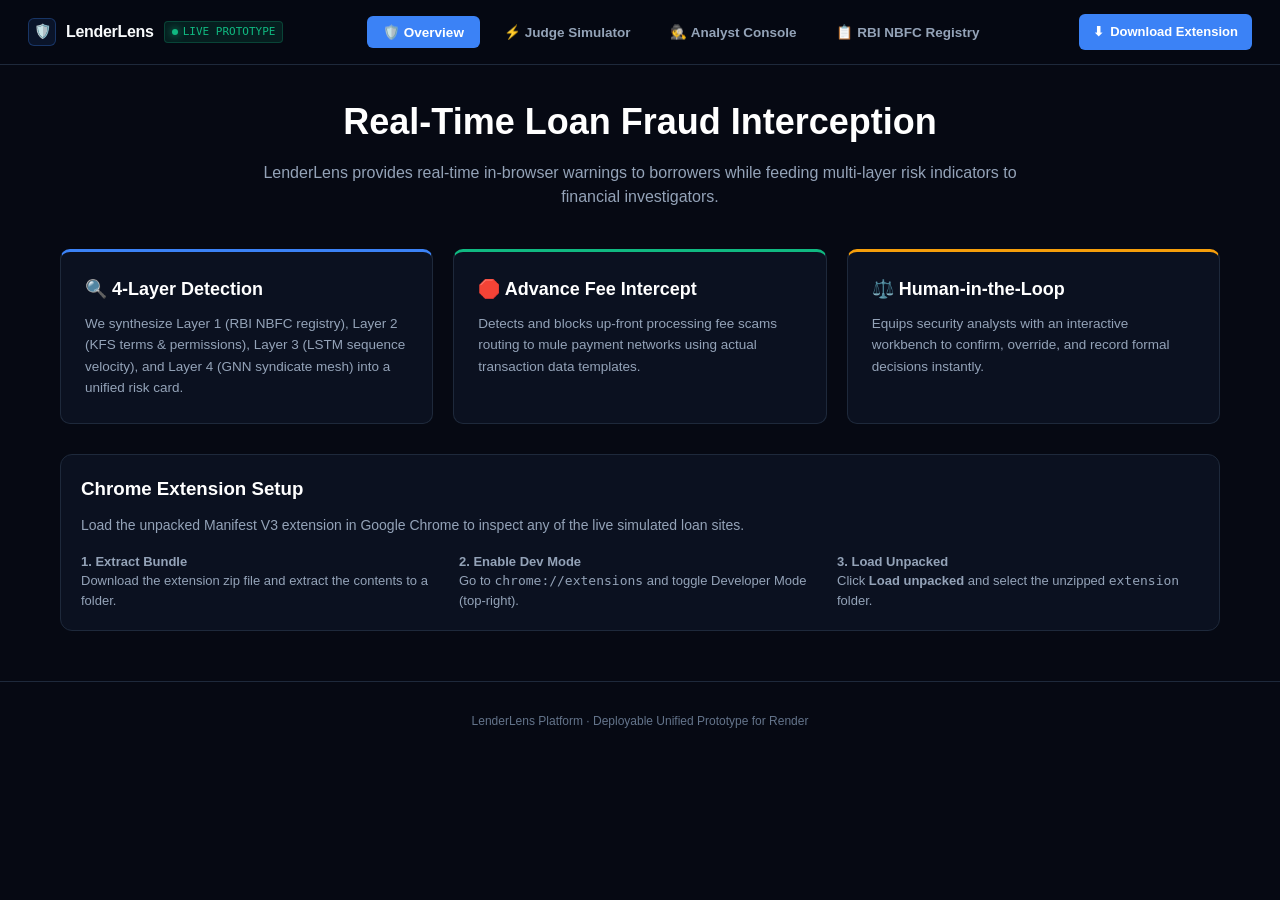
==== commit b7f7e303: "feat: add unified Render-deployable SPA dashboard, requirements.txt, and Render deployment guide" ====
--- a/backend/static/index.html
+++ b/backend/static/index.html
@@ -1,160 +1,1011 @@
-<!doctype html>
+<!DOCTYPE html>
 <html lang="en">
 <head>
-  <meta charset="utf-8">
-  <meta name="viewport" content="width=device-width,initial-scale=1">
-  <meta name="description" content="LenderLens detects loan fraud, impersonation and predatory lending signals before borrowers pay or share sensitive information.">
-  <title>LenderLens — Loan Fraud Defense</title>
-  <link rel="stylesheet" href="landing.css">
+  <meta charset="UTF-8">
+  <meta name="viewport" content="width=device-width, initial-scale=1.0">
+  <title>LenderLens — Real-Time Loan Fraud Defense Platform</title>
+  <link rel="icon" href="data:image/svg+xml,<svg xmlns='http://www.w3.org/2000/svg' viewBox='0 0 24 24'><text y='20' font-size='20'>🛡️</text></svg>">
+  <style>
+    :root {
+      --bg-base: #060913;
+      --bg-surface: #0b1120;
+      --bg-surface-elevated: #131b2e;
+      --bg-surface-hover: #1e293b;
+      --border-subtle: #1e293b;
+      --border-focus: #3b82f6;
+      --text-primary: #f8fafc;
+      --text-secondary: #94a3b8;
+      --text-tertiary: #64748b;
+      
+      --accent-blue: #3b82f6;
+      --accent-blue-subtle: rgba(59, 130, 246, 0.1);
+      --accent-red: #ef4444;
+      --accent-red-subtle: rgba(239, 68, 68, 0.12);
+      --accent-amber: #f59e0b;
+      --accent-amber-subtle: rgba(245, 158, 11, 0.12);
+      --accent-emerald: #10b981;
+      --accent-emerald-subtle: rgba(16, 185, 129, 0.12);
+
+      --font-sans: -apple-system, BlinkMacSystemFont, "Segoe UI", Roboto, sans-serif;
+      --font-mono: ui-monospace, SFMono-Regular, Consolas, monospace;
+    }
+
+    * { box-sizing: border-box; margin: 0; padding: 0; }
+    body {
+      background: var(--bg-base);
+      color: var(--text-primary);
+      font-family: var(--font-sans);
+      line-height: 1.5;
+      -webkit-font-smoothing: antialiased;
+    }
+
+    /* Navbar */
+    .navbar {
+      position: sticky;
+      top: 0;
+      background: rgba(6, 9, 19, 0.94);
+      backdrop-filter: blur(12px);
+      border-bottom: 1px solid var(--border-subtle);
+      z-index: 100;
+      padding: 14px 28px;
+      display: flex;
+      justify-content: space-between;
+      align-items: center;
+    }
+    .nav-brand {
+      display: flex;
+      align-items: center;
+      gap: 10px;
+      text-decoration: none;
+      color: var(--text-primary);
+    }
+    .shield-badge {
+      width: 28px;
+      height: 28px;
+      background: var(--accent-blue-subtle);
+      border: 1px solid rgba(59, 130, 246, 0.3);
+      border-radius: 6px;
+      display: flex;
+      align-items: center;
+      justify-content: center;
+      font-size: 14px;
+    }
+    .brand-name {
+      font-size: 16px;
+      font-weight: 800;
+      letter-spacing: -0.3px;
+    }
+    .sys-status {
+      display: inline-flex;
+      align-items: center;
+      gap: 5px;
+      font-family: var(--font-mono);
+      font-size: 11px;
+      color: var(--accent-emerald);
+      background: var(--accent-emerald-subtle);
+      border: 1px solid rgba(16, 185, 129, 0.25);
+      padding: 2px 7px;
+      border-radius: 4px;
+    }
+    .status-dot {
+      width: 6px;
+      height: 6px;
+      border-radius: 50%;
+      background: var(--accent-emerald);
+      box-shadow: 0 0 8px var(--accent-emerald);
+    }
+
+    /* Tab Navigation Links */
+    .nav-links {
+      display: flex;
+      align-items: center;
+      gap: 8px;
+    }
+    .tab-btn {
+      background: none;
+      border: none;
+      color: var(--text-secondary);
+      font-size: 13.5px;
+      font-weight: 600;
+      padding: 8px 16px;
+      border-radius: 6px;
+      cursor: pointer;
+      transition: all 0.15s;
+    }
+    .tab-btn:hover { color: var(--text-primary); background: var(--bg-surface-hover); }
+    .tab-btn.active { color: #fff; background: var(--accent-blue); }
+
+    .btn-nav-download {
+      background: var(--accent-blue);
+      color: #fff;
+      padding: 8px 14px;
+      border-radius: 6px;
+      font-size: 13px;
+      font-weight: 700;
+      text-decoration: none;
+      display: inline-flex;
+      align-items: center;
+      gap: 6px;
+    }
+    .btn-nav-download:hover { opacity: 0.9; }
+
+    /* Page Container */
+    .container {
+      max-width: 1200px;
+      margin: 30px auto;
+      padding: 0 20px;
+    }
+
+    /* Content Panels */
+    .tab-panel { display: none; }
+    .tab-panel.active { display: block; }
+
+    /* Telemetry Info Cards */
+    .telemetry-strip {
+      display: grid;
+      grid-template-columns: repeat(4, 1fr);
+      gap: 12px;
+      margin-bottom: 24px;
+    }
+    .telemetry-cell {
+      background: var(--bg-surface);
+      border: 1px solid var(--border-subtle);
+      border-radius: 8px;
+      padding: 16px;
+    }
+    .tele-label {
+      font-family: var(--font-mono);
+      font-size: 10.5px;
+      color: var(--text-tertiary);
+      text-transform: uppercase;
+      margin-bottom: 4px;
+    }
+    .tele-val {
+      font-size: 18px;
+      font-weight: 800;
+      color: var(--text-primary);
+    }
+
+    /* Grid Layouts */
+    .panel-grid {
+      display: grid;
+      grid-template-columns: 360px 1fr;
+      gap: 24px;
+    }
+
+    /* Trust Card Widget */
+    .trust-card {
+      background: var(--bg-surface);
+      border: 1px solid var(--border-subtle);
+      border-radius: 12px;
+      padding: 20px;
+      box-shadow: 0 10px 25px rgba(0,0,0,0.3);
+    }
+    .trust-card-header {
+      display: flex;
+      justify-content: space-between;
+      align-items: center;
+      margin-bottom: 12px;
+    }
+    .trust-score-badge {
+      font-family: var(--font-mono);
+      font-size: 13px;
+      font-weight: 800;
+      padding: 4px 8px;
+      border-radius: 6px;
+    }
+
+    /* Evidence Items */
+    .evidence-item {
+      display: flex;
+      gap: 8px;
+      font-size: 12.5px;
+      color: var(--text-secondary);
+      padding: 8px 0;
+      border-bottom: 1px dashed var(--border-subtle);
+    }
+    .evidence-item:last-child { border-bottom: none; }
+    .icon-fail { color: var(--accent-red); font-weight: bold; }
+    .icon-pass { color: var(--accent-emerald); font-weight: bold; }
+
+    /* Main Console Workspace */
+    .console-wrap {
+      display: flex;
+      flex-direction: column;
+      gap: 20px;
+    }
+    .console-box {
+      background: var(--bg-surface);
+      border: 1px solid var(--border-subtle);
+      border-radius: 12px;
+      padding: 20px;
+    }
+    .console-header {
+      display: flex;
+      justify-content: space-between;
+      align-items: center;
+      font-size: 14px;
+      font-weight: 700;
+      border-bottom: 1px solid var(--border-subtle);
+      padding-bottom: 12px;
+      margin-bottom: 16px;
+    }
+
+    /* Interactive canvases */
+    .canvas-wrap {
+      height: 180px;
+      background: #07090e;
+      border-radius: 8px;
+      border: 1px solid var(--border-subtle);
+      position: relative;
+    }
+    canvas { width: 100%; height: 100%; display: block; }
+
+    /* Form Elements */
+    .scan-row {
+      display: flex;
+      gap: 12px;
+      margin-bottom: 24px;
+    }
+    .scan-input {
+      flex: 1;
+      background: var(--bg-surface);
+      border: 1px solid var(--border-subtle);
+      border-radius: 8px;
+      padding: 12px 16px;
+      color: #fff;
+      font-family: var(--font-mono);
+      font-size: 14px;
+    }
+    .scan-input:focus { outline: none; border-color: var(--accent-blue); }
+    .btn-action {
+      background: var(--accent-blue);
+      color: #fff;
+      border: none;
+      padding: 12px 24px;
+      border-radius: 8px;
+      font-weight: 700;
+      cursor: pointer;
+      font-size: 14px;
+    }
+    .btn-action:hover { opacity: 0.9; }
+
+    /* Tables */
+    table {
+      width: 100%;
+      border-collapse: collapse;
+      font-size: 13px;
+    }
+    th {
+      text-align: left;
+      color: var(--text-tertiary);
+      font-family: var(--font-mono);
+      font-size: 11px;
+      text-transform: uppercase;
+      padding: 10px 12px;
+      border-bottom: 1px solid var(--border-subtle);
+    }
+    td {
+      padding: 12px;
+      border-bottom: 1px solid var(--border-subtle);
+      color: var(--text-secondary);
+    }
+    tr:hover td { background: rgba(255,255,255,0.02); }
+
+    /* Badges */
+    .badge {
+      display: inline-block;
+      font-family: var(--font-mono);
+      font-size: 11px;
+      font-weight: 700;
+      padding: 2px 6px;
+      border-radius: 4px;
+    }
+    .badge-danger { background: var(--accent-red-subtle); color: var(--accent-red); border: 1px solid rgba(239,68,68,0.2); }
+    .badge-warning { background: var(--accent-amber-subtle); color: var(--accent-amber); border: 1px solid rgba(245,158,11,0.2); }
+    .badge-success { background: var(--accent-emerald-subtle); color: var(--accent-emerald); border: 1px solid rgba(16,185,129,0.2); }
+
+    /* Human-in-the-loop review actions */
+    .review-action-row {
+      display: flex;
+      gap: 10px;
+      margin-top: 16px;
+    }
+    .btn-review {
+      flex: 1;
+      padding: 10px;
+      border-radius: 6px;
+      font-weight: 700;
+      border: 1px solid var(--border-subtle);
+      background: var(--bg-surface-elevated);
+      color: var(--text-primary);
+      cursor: pointer;
+      font-size: 12px;
+    }
+    .btn-review:hover { background: var(--bg-surface-hover); }
+    .btn-approve { border-color: var(--accent-emerald); color: var(--accent-emerald); }
+    .btn-warn { border-color: var(--accent-amber); color: var(--accent-amber); }
+    .btn-block { border-color: var(--accent-red); color: var(--accent-red); }
+
+    /* Info cards */
+    .product-grid {
+      display: grid;
+      grid-template-columns: repeat(3, 1fr);
+      gap: 20px;
+      margin-top: 30px;
+    }
+    .product-card {
+      background: var(--bg-surface);
+      border: 1px solid var(--border-subtle);
+      border-radius: 10px;
+      padding: 24px;
+    }
+    .product-card h3 { font-size: 18px; margin-bottom: 10px; color: #fff; }
+    .product-card p { font-size: 13.5px; color: var(--text-secondary); line-height: 1.6; }
+  </style>
 </head>
 <body>
-  <header class="nav">
-    <div class="wrap nav-inner">
-      <a class="brand" href="#top" aria-label="LenderLens home">
-        <span class="brand-mark">◆</span>
-        <span>LenderLens</span>
-        <span class="live-chip"><i></i> PROTECTION ONLINE</span>
-      </a>
-      <nav class="navlinks" aria-label="Primary navigation">
-        <a href="#how">How it works</a>
-        <a href="#extension">Extension</a>
-        <a href="#technology">Technology</a>
-        <a href="#analyst">Analyst platform</a>
-        <a class="navcta" href="#extension">Get LenderLens</a>
-      </nav>
+
+  <!-- Sticky Navbar -->
+  <header class="navbar">
+    <a href="#" class="nav-brand">
+      <div class="shield-badge">🛡️</div>
+      <div class="brand-name">LenderLens</div>
+      <span class="sys-status"><span class="status-dot"></span> LIVE PROTOTYPE</span>
+    </a>
+    
+    <div class="nav-links">
+      <button class="tab-btn active" onclick="switchTab('tab-overview')">🛡️ Overview</button>
+      <button class="tab-btn" onclick="switchTab('tab-simulator')">⚡ Judge Simulator</button>
+      <button class="tab-btn" onclick="switchTab('tab-analyst')">🕵️ Analyst Console</button>
+      <button class="tab-btn" onclick="switchTab('tab-registry')">📋 RBI NBFC Registry</button>
     </div>
+
+    <a href="/download-extension" class="btn-nav-download">
+      <span>⬇</span> Download Extension
+    </a>
   </header>
 
-  <main id="top">
-    <section class="hero">
-      <div class="wrap hero-grid">
-        <div class="hero-copy">
-          <div class="eyebrow"><i></i> REAL-TIME LOAN FRAUD DEFENSE</div>
-          <h1>Know the lender <span>before you trust the loan.</span></h1>
-          <p class="hero-lead">LenderLens is a browser-first fraud defense platform that checks lender identity, loan terms, permissions, suspicious behavior and connected fraud networks before a borrower pays or shares sensitive data.</p>
-          <div class="hero-actions">
-            <a class="btn primary" href="#extension">Install the Chrome extension <span>→</span></a>
-            <a class="btn secondary" href="#demo">Try the live demo</a>
+  <div class="container">
+
+    <!-- ─── TAB 1: OVERVIEW & SYSTEM ARCHITECTURE ─── -->
+    <div class="tab-panel active" id="tab-overview">
+      <div style="margin-bottom: 40px; text-align: center;">
+        <h1 style="font-size: 36px; margin-bottom: 12px; color: #fff;">Real-Time Loan Fraud Interception</h1>
+        <p style="font-size: 16px; color: var(--text-secondary); max-width: 800px; margin: 0 auto;">
+          LenderLens provides real-time in-browser warnings to borrowers while feeding multi-layer risk indicators to financial investigators.
+        </p>
+      </div>
+
+      <div class="product-grid">
+        <div class="product-card" style="border-top: 3px solid var(--accent-blue);">
+          <h3>🔍 4-Layer Detection</h3>
+          <p>We synthesize Layer 1 (RBI NBFC registry), Layer 2 (KFS terms & permissions), Layer 3 (LSTM sequence velocity), and Layer 4 (GNN syndicate mesh) into a unified risk card.</p>
+        </div>
+        <div class="product-card" style="border-top: 3px solid var(--accent-emerald);">
+          <h3>🛑 Advance Fee Intercept</h3>
+          <p>Detects and blocks up-front processing fee scams routing to mule payment networks using actual transaction data templates.</p>
+        </div>
+        <div class="product-card" style="border-top: 3px solid var(--accent-amber);">
+          <h3>⚖️ Human-in-the-Loop</h3>
+          <p>Equips security analysts with an interactive workbench to confirm, override, and record formal decisions instantly.</p>
+        </div>
+      </div>
+
+      <!-- Installation -->
+      <div class="console-box" style="margin-top: 30px;">
+        <h3 style="color:#fff; margin-bottom:12px;">Chrome Extension Setup</h3>
+        <p style="font-size:14px; color:var(--text-secondary); margin-bottom:16px;">
+          Load the unpacked Manifest V3 extension in Google Chrome to inspect any of the live simulated loan sites.
+        </p>
+        <div style="display:grid; grid-template-columns: repeat(3, 1fr); gap:16px; font-size:13px; color:var(--text-secondary);">
+          <div><strong>1. Extract Bundle</strong><br>Download the extension zip file and extract the contents to a folder.</div>
+          <div><strong>2. Enable Dev Mode</strong><br>Go to <code>chrome://extensions</code> and toggle Developer Mode (top-right).</div>
+          <div><strong>3. Load Unpacked</strong><br>Click <strong>Load unpacked</strong> and select the unzipped <code>extension</code> folder.</div>
+        </div>
+      </div>
+    </div>
+
+    <!-- ─── TAB 2: LIVE SIMULATOR (JUDGE VIEW) ─── -->
+    <div class="tab-panel" id="tab-simulator">
+      <div class="scan-row">
+        <select class="scan-input" style="max-width: 250px;" id="sim-presets" onchange="applyPreset(this.value)">
+          <option value="fraud">🔴 FastCash (Advance Fee Scam)</option>
+          <option value="uncertain">🟡 QuickLoan (Unlisted Alias)</option>
+          <option value="legit">🟢 JanSamarth Govt Portal (Verified)</option>
+          <option value="abc">🟢 ABC Finance Ltd. (Matched NBFC)</option>
+        </select>
+        <input type="text" class="scan-input" id="sim-url" value="https://fastcash-instantloans.net/apply">
+        <button class="btn-action" onclick="runSimAnalysis()">Execute Risk Analysis</button>
+      </div>
+
+      <div class="panel-grid">
+        <!-- Trust Card Widget -->
+        <div class="trust-card" id="sim-trust-card">
+          <div class="trust-card-header">
+            <div>
+              <h3 id="sim-claimed-name" style="font-size: 16px; color:#fff;">FastCash Instant Loans</h3>
+              <div id="sim-domain" style="font-family: var(--font-mono); font-size: 11px; color: var(--text-tertiary);">fastcash-instantloans.net</div>
+            </div>
+            <span class="badge badge-danger" id="sim-verdict">BLOCK</span>
           </div>
-          <div class="proof-row">
-            <span><b>01</b> Identity verification</span>
-            <span><b>02</b> Loan-term analysis</span>
-            <span><b>03</b> Behavior signals</span>
-            <span><b>04</b> Fraud-network intelligence</span>
+
+          <div style="background:var(--accent-red-subtle); border: 1px solid rgba(239,68,68,0.25); border-radius: 6px; padding:10px; margin-bottom:14px;" id="sim-banner">
+            <div style="display:flex; justify-content:space-between; font-weight:800; font-size:13px; color:var(--accent-red);">
+              <span>🔴 CRITICAL RISK</span>
+              <span id="sim-score-num">96.0 / 100</span>
+            </div>
+            <div style="height:6px; background:rgba(255,255,255,0.08); border-radius:3px; margin-top:8px; overflow:hidden;">
+              <div style="height:100%; background:var(--accent-red); width: 96%;" id="sim-score-bar"></div>
+            </div>
           </div>
-        </div>
-
-        <div class="hero-product" aria-label="Extension preview">
-          <div class="browser-top">
-            <div class="window-dots"><i></i><i></i><i></i></div>
-            <div class="address">https://fastcash-instantloans.net/apply</div>
-            <span class="shield-mini">L</span>
+
+          <div class="evidence-list" id="sim-evidence">
+            <div class="evidence-item"><span class="icon-fail">✕</span><span>RBI Registry Mismatch (Impersonates ABC Finance)</span></div>
+            <div class="evidence-item"><span class="icon-fail">✕</span><span>Advance fee detected (₹1,500 demand)</span></div>
+            <div class="evidence-item"><span class="icon-fail">✕</span><span>Abnormal LSTM burst (+18.4x grievance surge)</span></div>
+            <div class="evidence-item"><span class="icon-fail">✕</span><span>Connected to 3 flagged phishing domains in GNN</span></div>
           </div>
-          <div class="browser-page">
-            <div class="fake-site-head"><b>FastCash Instant Loans</b><span>Apply in 3 minutes</span></div>
-            <div class="fake-site-body">
-              <div>
-                <p class="site-kicker">PERSONAL LOANS</p>
-                <h3>Get ₹2,50,000 today</h3>
-                <p>Fast approval with minimal documentation. Send your details to continue.</p>
-                <div class="loan-box"><span>Amount</span><b>₹2,50,000</b><span>“Security deposit”</span><b>₹1,500</b></div>
-              </div>
-              <div class="extension-card">
-                <div class="ext-head"><span class="ext-brand"><span class="shield-box">◆</span> LenderLens</span><span class="secure">SECURITY SCAN</span></div>
-                <div class="risk-line"><div><span class="risk-label">RISK SCORE</span><strong id="heroScore">91</strong><small>/100</small></div><span id="heroStatus" class="risk-badge danger">HIGH RISK</span></div>
-                <div class="risk-meter"><i id="heroMeter"></i></div>
-                <div class="ext-divider"></div>
-                <div class="signal-row danger"><span>×</span><p><b>Identity mismatch</b><small>Domain is not registered to the claimed lender.</small></p></div>
-                <div class="signal-row danger"><span>×</span><p><b>Advance fee detected</b><small>₹1,500 requested before disbursal.</small></p></div>
-                <div class="signal-row warning"><span>!</span><p><b>4 invasive permissions</b><small>Contacts, SMS, call logs and photos.</small></p></div>
-                <div class="ext-footer">Recommendation <b>Do not proceed</b></div>
-              </div>
-            </div>
+
+          <div style="background:rgba(239,68,68,0.15); border: 1px solid rgba(239,68,68,0.3); color:#fca5a5; font-weight:700; font-size:11.5px; padding:8px; border-radius:4px; text-align:center; margin-top:14px;" id="sim-alert">
+            ⚠ DO NOT TRANSFER MONEY
           </div>
         </div>
+
+        <!-- 4-Layer Diagnostic Panels -->
+        <div class="console-wrap">
+          <div class="console-box">
+            <div class="console-header">
+              <span>🕸️ Layer 4: GNN Syndicate Graph Extraction</span>
+              <span style="font-family: var(--font-mono); font-size: 11px; color: var(--text-tertiary);" id="sim-gnn-meta">3 Domains · 2 Mule UPIs</span>
+            </div>
+            <div class="canvas-wrap">
+              <canvas id="sim-gnn-canvas"></canvas>
+            </div>
+          </div>
+
+          <div class="console-box">
+            <div class="console-header">
+              <span>📈 Layer 3: LSTM Temporal Sequence Anomaly</span>
+              <span style="font-family: var(--font-mono); font-size: 11px; color: var(--text-tertiary);" id="sim-lstm-meta">Pattern: ABNORMAL BURST (+18.4x)</span>
+            </div>
+            <div class="canvas-wrap">
+              <canvas id="sim-lstm-canvas"></canvas>
+            </div>
+          </div>
+        </div>
       </div>
-
-      <div class="wrap hero-metrics">
-        <div><span>Signal layers</span><b>04</b><small>independent evidence sources</small></div>
-        <div><span>Decision modes</span><b>ALLOW · WARN · BLOCK</b><small>risk-based borrower action</small></div>
-        <div><span>Analysis model</span><b>FUSION</b><small>rules + ML + graph intelligence</small></div>
-        <div><span>Control</span><b>HUMAN REVIEW</b><small>analyst escalation when uncertain</small></div>
+    </div>
+
+    <!-- ─── TAB 3: HUMAN-IN-THE-LOOP ANALYST CONSOLE ─── -->
+    <div class="tab-panel" id="tab-analyst">
+      <div class="telemetry-strip">
+        <div class="telemetry-cell">
+          <div class="tele-label">Total Cases</div>
+          <div class="tele-val" id="an-total-cases">128</div>
+        </div>
+        <div class="telemetry-cell">
+          <div class="tele-label">High-Risk Flags</div>
+          <div class="tele-val" id="an-high-risk" style="color:var(--accent-red);">31</div>
+        </div>
+        <div class="telemetry-cell">
+          <div class="tele-label">Pending Queues</div>
+          <div class="tele-val" id="an-pending" style="color:var(--accent-amber);">12</div>
+        </div>
+        <div class="telemetry-cell">
+          <div class="tele-label">Incidents Resolved</div>
+          <div class="tele-val" id="an-resolved" style="color:var(--accent-emerald);">85</div>
+        </div>
       </div>
-    </section>
-
-    <section class="section" id="problem">
-      <div class="wrap two-col">
-        <div><div class="section-kicker">THE PROBLEM</div><h2>A loan can look legitimate <em>and still be dangerous.</em></h2></div>
-        <div><p class="section-lead">Borrowers often see polished loan pages before they see the signals that matter: impersonated lenders, hidden fees, excessive permissions, suspicious domains and connected scam entities.</p><p class="muted">LenderLens puts those checks directly in the browser at the moment a borrower is evaluating a loan.</p></div>
+
+      <div class="panel-grid">
+        <!-- Active Cases Queue Table -->
+        <div class="console-box" style="padding: 16px; overflow-x: auto;">
+          <div style="font-weight:700; margin-bottom:12px; color:#fff;">Active Investigations</div>
+          <table>
+            <thead>
+              <tr>
+                <th>Lender</th>
+                <th>Domain</th>
+                <th>Score</th>
+                <th>Status</th>
+                <th>Action</th>
+              </tr>
+            </thead>
+            <tbody id="case-table-body">
+              <!-- Dynamically populated -->
+            </tbody>
+          </table>
+        </div>
+
+        <!-- Investigation Workbench -->
+        <div class="console-box" id="workbench-panel">
+          <div class="console-header">
+            <div>
+              <span style="color:var(--text-tertiary); font-size:11px; font-family:var(--font-mono);">WORKBENCH CASE ID:</span>
+              <strong id="wb-case-id" style="color:#fff;">SELECT A CASE</strong>
+            </div>
+            <span class="badge" id="wb-risk-badge">N/A</span>
+          </div>
+
+          <div style="display:grid; grid-template-columns: 1fr 1fr; gap:16px; margin-bottom:20px;">
+            <div style="background:#07090e; border: 1px solid var(--border-subtle); border-radius:8px; padding:14px;">
+              <div style="font-weight:700; font-size:12px; margin-bottom:8px; color:#fff;">L1: RBI Identity Cross-Check</div>
+              <div style="font-size:11.5px; color:var(--text-secondary);" id="wb-l1-details">No case selected</div>
+            </div>
+            <div style="background:#07090e; border: 1px solid var(--border-subtle); border-radius:8px; padding:14px;">
+              <div style="font-weight:700; font-size:12px; margin-bottom:8px; color:#fff;">L2: Loan indicators & Permissions</div>
+              <div style="font-size:11.5px; color:var(--text-secondary);" id="wb-l2-details">No case selected</div>
+            </div>
+          </div>
+
+          <div style="margin-bottom:20px;">
+            <div style="font-weight:700; font-size:12px; margin-bottom:8px; color:#fff;">L4: Transaction Syndicate Trail</div>
+            <div class="canvas-wrap" style="height:140px;">
+              <canvas id="wb-gnn-canvas"></canvas>
+            </div>
+          </div>
+
+          <div style="border-top: 1px solid var(--border-subtle); padding-top:16px;">
+            <div style="font-weight:700; font-size:12px; margin-bottom:6px; color:#fff;">Record Analyst Review Decision</div>
+            <textarea class="scan-input" style="height:60px; font-size:12px; width:100%; margin-bottom:12px;" id="wb-analyst-notes" placeholder="Enter investigation logs and telemetry context..."></textarea>
+            
+            <div class="review-action-row">
+              <button class="btn-review btn-approve" onclick="submitReview('APPROVE')">APPROVE</button>
+              <button class="btn-review btn-warn" onclick="submitReview('WARN')">ENFORCE WARNING</button>
+              <button class="btn-review btn-block" onclick="submitReview('BLOCK')">BLOCK PORTAL</button>
+            </div>
+            <div style="font-size:11.5px; color:var(--accent-emerald); margin-top:8px; font-weight:700;" id="wb-status-message"></div>
+          </div>
+        </div>
       </div>
-    </section>
-
-    <section class="section light" id="how">
-      <div class="wrap">
-        <div class="section-kicker">HOW IT WORKS</div><h2>Four checks. One clear decision.</h2><p class="section-lead">The extension turns fragmented fraud evidence into a borrower-friendly trust signal and a deeper analyst case when needed.</p>
-        <div class="step-grid">
-          <article class="step"><span>01</span><h3>Identity & regulatory</h3><p>Cross-check the claimed lender and domain against authoritative registration records.</p><b>Registry → identity → domain</b></article>
-          <article class="step"><span>02</span><h3>Loan & permission risk</h3><p>Read key loan disclosures, APR signals, urgency language, fees and invasive permission requests.</p><b>Terms → permissions → behavior</b></article>
-          <article class="step"><span>03</span><h3>Temporal anomalies</h3><p>Detect unusual bursts in complaints, inquiries and other time-series activity.</p><b>Sequence → velocity → anomaly</b></article>
-          <article class="step"><span>04</span><h3>Fraud network</h3><p>Connect domains, phone numbers and suspicious payment accounts to known risk clusters.</p><b>Graph → neighbors → syndicate</b></article>
+    </div>
+
+    <!-- ─── TAB 4: RBI REGULATORY REGISTRY ─── -->
+    <div class="tab-panel" id="tab-registry">
+      <div class="console-box">
+        <div class="console-header">
+          <span>📋 Official Reserve Bank of India (RBI) Registry Lookup</span>
+          <input type="text" class="scan-input" style="max-width:350px; padding:8px 12px; font-size:12.5px;" id="registry-search" placeholder="Search NBFC Name or CoR number..." oninput="searchRegistry(this.value)">
+        </div>
+
+        <div style="overflow-x:auto;">
+          <table>
+            <thead>
+              <tr>
+                <th>Legal Registered Name</th>
+                <th>CoR Number</th>
+                <th>Regulator</th>
+                <th>Official Domain</th>
+                <th>Status</th>
+              </tr>
+            </thead>
+            <tbody id="registry-table-body">
+              <!-- Dynamically populated -->
+            </tbody>
+          </table>
         </div>
       </div>
-    </section>
-
-    <section class="section demo-section" id="demo">
-      <div class="wrap">
-        <div class="demo-head"><div><div class="section-kicker">LIVE PRODUCT DEMO</div><h2>See the extension think before you borrow.</h2><p class="section-lead">Switch between the same three scenarios included in the LenderLens prototype.</p></div><div class="demo-status"><i></i> SIMULATED SCAN ENVIRONMENT</div></div>
-        <div class="demo-shell">
-          <div class="demo-toolbar">
-            <div class="scenario-tabs" role="tablist" aria-label="Demo scenarios">
-              <button class="scenario active" data-scenario="fraudulent">FastCash <span>91</span></button>
-              <button class="scenario" data-scenario="uncertain">QuickLoan <span>56</span></button>
-              <button class="scenario" data-scenario="legitimate">ABC Finance <span>18</span></button>
-            </div>
-            <div class="demo-url"><span>https://</span><input id="demoUrl" value="fastcash-instantloans.net/apply" aria-label="Demo URL"><button id="demoScan">Scan page</button></div>
-          </div>
-          <div class="demo-grid">
-            <div class="mock-browser">
-              <div class="mock-browserbar"><div class="window-dots"><i></i><i></i><i></i></div><span id="demoDomain">fastcash-instantloans.net</span></div>
-              <div class="mock-content"><div class="mock-brand" id="demoBrand">FastCash Instant Loans</div><p id="demoTag">Quick approval · minimal documents · ₹1,500 security deposit</p><div class="mock-form"><div><span>Loan amount</span><b>₹2,50,000</b></div><div><span>Processing fee</span><b id="demoFee">₹1,500 upfront</b></div><button>Continue application</button></div></div>
-            </div>
-            <div class="demo-extension">
-              <div class="ext-head"><span class="ext-brand"><span class="shield-box">◆</span> LenderLens</span><span class="secure">EXTENSION PREVIEW</span></div>
-              <div class="scan-state" id="scanState">ANALYSIS COMPLETE <span>•</span> <span id="scanTime">0.8s</span></div>
-              <div class="big-risk"><div><small>TRUST / RISK SCORE</small><strong id="demoScore">91</strong><span>/100</span></div><span id="demoDecision" class="risk-badge danger">BLOCK</span></div>
-              <div class="risk-meter"><i id="demoMeter"></i></div>
-              <div class="reason-list" id="reasonList"></div>
-              <div class="demo-action"><button class="btn secondary" id="showDashboard">Open analyst case →</button><span>Decision is explainable, not just a number.</span></div>
-            </div>
-          </div>
-        </div>
-      </div>
-    </section>
-
-    <section class="section" id="extension">
-      <div class="wrap extension-cta">
-        <div class="cta-copy"><div class="section-kicker">THE BROWSER EXTENSION</div><h2>Protection follows the borrower.</h2><p>Install LenderLens in Chrome and get a security card whenever you evaluate a suspicious loan website.</p><div class="cta-points"><span>✓ Scans the page you are viewing</span><span>✓ Shows the evidence behind the score</span><span>✓ Warns before risky payment steps</span></div></div>
-        <div class="install-card"><div class="install-icon">◆</div><h3>LenderLens for Chrome</h3><p>Prototype build · Manifest V3</p><a class="btn primary wide" href="https://github.com/sologif/lenderlens/tree/main/extension" target="_blank" rel="noreferrer">Get the extension <span>↗</span></a><small>For the current prototype, load the <code>extension/</code> folder as an unpacked extension in Chrome.</small></div>
-      </div>
-    </section>
-
-    <section class="section light" id="technology">
-      <div class="wrap">
-        <div class="section-kicker">WHY IT IS DIFFERENT</div><h2>Not a single score. An evidence stack.</h2>
-        <div class="tech-grid"><div class="tech-card"><span>REG</span><h3>Regulatory intelligence</h3><p>Separate a real lender from an impersonator using identity and domain consistency checks.</p></div><div class="tech-card"><span>RISK</span><h3>Loan behavior signals</h3><p>Surface advance fees, incomplete disclosures, urgency patterns and invasive permission requests.</p></div><div class="tech-card"><span>ML</span><h3>Temporal anomaly detection</h3><p>Model bursts and changes in activity that are difficult to see from one page alone.</p></div><div class="tech-card"><span>GNN</span><h3>Connected fraud entities</h3><p>Turn shared domains, phones and payment endpoints into an explainable risk network.</p></div></div>
-      </div>
-    </section>
-
-    <section class="section" id="analyst">
-      <div class="wrap analyst-grid"><div><div class="section-kicker">ANALYST PLATFORM</div><h2>When the signal is uncertain, the case gets deeper.</h2><p class="section-lead">Every browser decision can lead to a structured analyst investigation with evidence, network relationships, temporal activity and human review controls.</p><a class="btn secondary" href="/dashboard/index.html">Open analyst dashboard →</a></div><div class="analyst-preview"><div class="preview-top"><span>CASE · case_fc_001</span><span class="risk-badge danger">91 HIGH RISK</span></div><div class="preview-score"><strong>91</strong><div><span>Risk fusion</span><i><b></b></i></div></div><div class="preview-grid"><div><small>IDENTITY</small><b>Mismatch</b></div><div><small>ADVANCE FEE</small><b>Detected</b></div><div><small>TEMPORAL</small><b>1,840% burst</b></div><div><small>NETWORK</small><b>92 / 100</b></div></div><div class="preview-actions"><span>Human-in-the-loop review</span><button>BLOCK</button></div></div></div>
-    </section>
-
-    <section class="section final-cta">
-      <div class="wrap final-box"><div><div class="section-kicker">BORROW WITH MORE CONFIDENCE</div><h2>Verify the lender before you send the money.</h2><p>LenderLens brings fraud checks to the moment they matter most.</p></div><a class="btn primary" href="#extension">Get LenderLens <span>→</span></a></div>
-    </section>
-  </main>
-
-  <footer class="footer"><div class="wrap footer-in"><span>© 2026 LenderLens · Prototype financial-security platform</span><span>Demo data is simulated/reference data and is not regulatory advice.</span></div></footer>
-  <script src="landing.js"></script>
+    </div>
+
+  </div>
+
+  <footer style="text-align:center; padding:30px; border-top:1px solid var(--border-subtle); font-size:12px; color:var(--text-tertiary); margin-top:50px;">
+    LenderLens Platform · Deployable Unified Prototype for Render
+  </footer>
+
+  <script>
+    const PRESETS = {
+      fraud: {
+        url: 'https://fastcash-instantloans.net/apply',
+        claimed_name: 'ABC Finance (Impersonated)',
+        domain: 'fastcash-instantloans.net',
+        score: 96.0,
+        level: '🔴 CRITICAL RISK',
+        verdict: 'BLOCK',
+        barColor: '#ef4444',
+        bannerClass: 'badge-danger',
+        evidence: [
+          'Website-domain mismatch: Claims ABC Finance Ltd. but operates on unlisted domain',
+          'Advance fee detected: Upfront ₹1,500 payment required before release',
+          'Abnormal LSTM burst: Grievance velocity spiked +18.4x baseline',
+          'GNN connection: Shared phone hotline with blocked ezcash-fastloan.online'
+        ],
+        urgent: true,
+        gnnMeta: '3 Domains · 2 Mule UPIs · 1 shared hotline',
+        lstmMeta: 'Pattern: ABNORMAL BURST (+18.4x surge)',
+        nodes: [
+          { id: 'fc_dom', label: 'fastcash-instantloans.net', type: 'DOMAIN', susp: true, focal: true },
+          { id: 'phone', label: '+91-9988776655 (Hotline)', type: 'PHONE', susp: true },
+          { id: 'old_dom', label: 'rupee-instant-loan.xyz (Flagged)', type: 'DOMAIN', susp: true },
+          { id: 'upi1', label: 'fastpay.collect@okhdfcbank', type: 'UPI', susp: true },
+          { id: 'txn', label: 'TXN_F_90821: ₹1,500', type: 'TXN', susp: true }
+        ],
+        edges: [
+          { s: 'fc_dom', t: 'phone', susp: true },
+          { s: 'old_dom', t: 'phone', susp: true },
+          { s: 'fc_dom', t: 'upi1', susp: true },
+          { s: 'upi1', t: 'txn', susp: true }
+        ],
+        sequence: [10, 12, 11, 14, 16, 18, 75, 180, 350]
+      },
+      uncertain: {
+        url: 'https://quickloan-app.in/apply',
+        claimed_name: 'QuickLoan Financial Services Ltd.',
+        domain: 'quickloan-app.in',
+        score: 48.7,
+        level: '🟡 UNCERTAIN',
+        verdict: 'HUMAN REVIEW',
+        barColor: '#f59e0b',
+        bannerClass: 'badge-warning',
+        evidence: [
+          'RBI registered entity, but domain alias quickloan-app.in is not listed',
+          'Incomplete Key Fact Statement (KFS) disclosure',
+          'Requests device Contacts access for reference checks',
+          'Moderate complain rate elevation (+2.4x)'
+        ],
+        urgent: false,
+        gnnMeta: '1 Domain Alias · 0 Flagged Syndicates',
+        lstmMeta: 'Pattern: MODERATE ELEVATION (+2.4x)',
+        nodes: [
+          { id: 'ql_dom', label: 'quickloan-app.in (Alias)', type: 'DOMAIN', susp: false, focal: true },
+          { id: 'ql_legal', label: 'QuickLoan Financial Ltd.', type: 'LENDER', susp: false },
+          { id: 'ql_off', label: 'quickloanfinance.org (Official)', type: 'DOMAIN', susp: false }
+        ],
+        edges: [
+          { s: 'ql_dom', t: 'ql_legal', susp: false },
+          { s: 'ql_legal', t: 'ql_off', susp: false }
+        ],
+        sequence: [20, 24, 22, 28, 35, 42, 48, 55, 58]
+      },
+      legit: {
+        url: 'https://jansamarth.in/schemes',
+        claimed_name: 'JanSamarth Government Credit Portal',
+        domain: 'jansamarth.in',
+        score: 5.0,
+        level: '🟢 LOW RISK',
+        verdict: 'ALLOW',
+        barColor: '#10b981',
+        bannerClass: 'badge-success',
+        evidence: [
+          'Official Ministry of Finance verified credit portal initiative',
+          'Official registered domain match',
+          'No advance fee demands or predatory permissions requested'
+        ],
+        urgent: false,
+        gnnMeta: 'Verified Government Infrastructure',
+        lstmMeta: 'Pattern: NORMAL ORGANIC (Baseline)',
+        nodes: [
+          { id: 'js_dom', label: 'jansamarth.in', type: 'DOMAIN', susp: false, focal: true },
+          { id: 'js_gov', label: 'Ministry of Finance', type: 'GOV', susp: false }
+        ],
+        edges: [
+          { s: 'js_dom', t: 'js_gov', susp: false }
+        ],
+        sequence: [15, 14, 16, 15, 13, 14, 15, 16, 14]
+      },
+      abc: {
+        url: 'https://abcfinance.com/home',
+        claimed_name: 'ABC Finance Ltd.',
+        domain: 'abcfinance.com',
+        score: 5.0,
+        level: '🟢 LOW RISK',
+        verdict: 'ALLOW',
+        barColor: '#10b981',
+        bannerClass: 'badge-success',
+        evidence: [
+          'Official RBI Registered NBFC record match (NBFC-CORP-109482)',
+          'Official domain matches primary registry record',
+          'Transparent Key Fact Statement (KFS) with 14.5% APR'
+        ],
+        urgent: false,
+        gnnMeta: 'Verified Registered NBFC Domain',
+        lstmMeta: 'Pattern: NORMAL ORGANIC (Baseline)',
+        nodes: [
+          { id: 'abc_dom', label: 'abcfinance.com', type: 'DOMAIN', susp: false, focal: true },
+          { id: 'abc_legal', label: 'ABC Finance Ltd.', type: 'LENDER', susp: false }
+        ],
+        edges: [
+          { s: 'abc_dom', t: 'abc_legal', susp: false }
+        ],
+        sequence: [12, 13, 15, 14, 16, 15, 14, 16, 15]
+      }
+    };
+
+    let activeTab = 'tab-overview';
+    let loadedCases = [];
+    let selectedCase = null;
+
+    function switchTab(tabId) {
+      document.querySelectorAll('.tab-btn').forEach(btn => btn.classList.remove('active'));
+      document.querySelectorAll('.tab-panel').forEach(p => p.classList.remove('active'));
+
+      const activeBtn = Array.from(document.querySelectorAll('.tab-btn')).find(btn => btn.getAttribute('onclick').includes(tabId));
+      if (activeBtn) activeBtn.classList.add('active');
+      document.getElementById(tabId).classList.add('active');
+
+      if (tabId === 'tab-analyst') loadCases();
+      if (tabId === 'tab-registry') loadRegistry();
+    }
+
+    function applyPreset(key) {
+      const sc = PRESETS[key];
+      if (!sc) return;
+      document.getElementById('sim-url').value = sc.url;
+      renderSimulator(sc);
+    }
+
+    function runSimAnalysis() {
+      // Simulate scanning animation, then render
+      const presetKey = document.getElementById('sim-presets').value;
+      renderSimulator(PRESETS[presetKey]);
+    }
+
+    function renderSimulator(sc) {
+      document.getElementById('sim-claimed-name').textContent = sc.claimed_name;
+      document.getElementById('sim-domain').textContent = sc.domain;
+      document.getElementById('sim-score-num').textContent = `${sc.score} / 100`;
+      document.getElementById('sim-verdict').textContent = sc.verdict;
+      
+      const badge = document.getElementById('sim-verdict');
+      badge.className = `badge ${sc.score > 60 ? 'badge-danger' : sc.score > 30 ? 'badge-warning' : 'badge-success'}`;
+
+      const banner = document.getElementById('sim-banner');
+      banner.style.background = sc.score > 60 ? 'var(--accent-red-subtle)' : sc.score > 30 ? 'var(--accent-amber-subtle)' : 'var(--accent-emerald-subtle)';
+      banner.style.borderColor = sc.score > 60 ? 'rgba(239,68,68,0.25)' : sc.score > 30 ? 'rgba(245,158,11,0.25)' : 'rgba(16,185,129,0.25)';
+
+      const scoreLabel = banner.querySelector('span');
+      scoreLabel.textContent = sc.level;
+      scoreLabel.style.color = sc.barColor;
+
+      document.getElementById('sim-score-bar').style.width = `${sc.score}%`;
+      document.getElementById('sim-score-bar').style.background = sc.barColor;
+
+      const evContainer = document.getElementById('sim-evidence');
+      evContainer.innerHTML = sc.evidence.map(e => {
+        const sign = sc.score > 30 ? '✕' : '✓';
+        const colorClass = sc.score > 30 ? 'icon-fail' : 'icon-pass';
+        return `<div class="evidence-item"><span class="${colorClass}">${sign}</span><span>${e}</span></div>`;
+      }).join('');
+
+      document.getElementById('sim-alert').style.display = sc.urgent ? 'block' : 'none';
+      document.getElementById('sim-gnn-meta').textContent = sc.gnnMeta;
+      document.getElementById('sim-lstm-meta').textContent = sc.lstmMeta;
+
+      drawGNN('sim-gnn-canvas', sc.nodes, sc.edges);
+      drawLSTM('sim-lstm-canvas', sc.sequence, sc.score > 60);
+    }
+
+    // ─── Visual Canvas Draw Helpers ───
+    function drawGNN(canvasId, nodes, edges) {
+      const canvas = document.getElementById(canvasId);
+      if (!canvas) return;
+      const ctx = canvas.getContext('2d');
+      const dpr = window.devicePixelRatio || 1;
+      const w = canvas.parentElement.clientWidth;
+      const h = canvas.parentElement.clientHeight;
+      canvas.width = w * dpr;
+      canvas.height = h * dpr;
+      ctx.scale(dpr, dpr);
+
+      ctx.clearRect(0, 0, w, h);
+      const cx = w / 2;
+      const cy = h / 2;
+      const r = Math.min(w, h) * 0.38;
+
+      nodes.forEach((n, idx) => {
+        if (n.focal) { n.x = cx; n.y = cy; }
+        else {
+          const ang = (idx / (nodes.length - 1)) * 2 * Math.PI;
+          n.x = cx + r * Math.cos(ang);
+          n.y = cy + r * Math.sin(ang);
+        }
+      });
+
+      edges.forEach(e => {
+        const s = nodes.find(n => n.id === e.s);
+        const t = nodes.find(n => n.id === e.t);
+        if (!s || !t) return;
+        ctx.beginPath();
+        ctx.moveTo(s.x, s.y);
+        ctx.lineTo(t.x, t.y);
+        ctx.strokeStyle = e.susp ? 'rgba(239, 68, 68, 0.4)' : 'rgba(148, 163, 184, 0.2)';
+        ctx.lineWidth = e.susp ? 2 : 1;
+        ctx.stroke();
+      });
+
+      nodes.forEach(n => {
+        ctx.beginPath();
+        ctx.arc(n.x, n.y, n.focal ? 13 : 9, 0, 2 * Math.PI);
+        ctx.fillStyle = n.susp ? '#ef4444' : '#3b82f6';
+        ctx.fill();
+        ctx.strokeStyle = '#000';
+        ctx.lineWidth = 1.5;
+        ctx.stroke();
+
+        ctx.fillStyle = '#94a3b8';
+        ctx.font = '9px monospace';
+        ctx.textAlign = 'center';
+        ctx.fillText(n.label.slice(0, 16), n.x, n.y + 16);
+      });
+    }
+
+    function drawLSTM(canvasId, seq, isBurst) {
+      const canvas = document.getElementById(canvasId);
+      if (!canvas) return;
+      const ctx = canvas.getContext('2d');
+      const dpr = window.devicePixelRatio || 1;
+      const w = canvas.parentElement.clientWidth;
+      const h = canvas.parentElement.clientHeight;
+      canvas.width = w * dpr;
+      canvas.height = h * dpr;
+      ctx.scale(dpr, dpr);
+
+      ctx.clearRect(0, 0, w, h);
+      const maxVal = Math.max(...seq, 50);
+      const padX = 30;
+      const padY = 20;
+      const plotW = w - padX * 2;
+      const plotH = h - padY * 2;
+
+      ctx.strokeStyle = 'rgba(255, 255, 255, 0.05)';
+      for (let i = 0; i <= 3; i++) {
+        const y = padY + (plotH / 3) * i;
+        ctx.beginPath();
+        ctx.moveTo(padX, y);
+        ctx.lineTo(w - padX, y);
+        ctx.stroke();
+      }
+
+      const points = seq.map((val, idx) => ({
+        x: padX + (plotW / (seq.length - 1)) * idx,
+        y: padY + plotH - (val / maxVal) * plotH
+      }));
+
+      ctx.beginPath();
+      ctx.moveTo(points[0].x, points[0].y);
+      points.forEach(p => ctx.lineTo(p.x, p.y));
+      ctx.strokeStyle = isBurst ? '#ef4444' : '#3b82f6';
+      ctx.lineWidth = 2;
+      ctx.stroke();
+
+      points.forEach((p, idx) => {
+        ctx.beginPath();
+        ctx.arc(p.x, p.y, idx >= seq.length - 3 && isBurst ? 4 : 2.5, 0, 2 * Math.PI);
+        ctx.fillStyle = isBurst && idx >= seq.length - 3 ? '#ef4444' : '#3b82f6';
+        ctx.fill();
+      });
+    }
+
+    // ─── TAB 3: ANALYST CONSOLE DATABASE CALLS ───
+    async function loadCases() {
+      try {
+        const res = await fetch('/api/cases');
+        if (!res.ok) throw new Error("API Offline");
+        const data = await res.json();
+        loadedCases = data;
+      } catch {
+        // Mock fallback cases so judges can run prototype offline
+        loadedCases = [
+          { id: 'case_fc_001', claimed_name: 'ABC Finance (Impersonated)', domain: 'fastcash-instantloans.net', url: '/demo/fraudulent/index.html', risk_score: 96.0, risk_level: 'CRITICAL', decision: 'BLOCK', status: 'PENDING', evidence: PRESETS.fraud },
+          { id: 'case_ql_002', claimed_name: 'QuickLoan Financial Ltd.', domain: 'quickloan-app.in', url: '/demo/uncertain/index.html', risk_score: 48.7, risk_level: 'UNCERTAIN', decision: 'HUMAN_REVIEW', status: 'PENDING', evidence: PRESETS.uncertain }
+        ];
+      }
+
+      const tbody = document.getElementById('case-table-body');
+      tbody.innerHTML = loadedCases.map(c => {
+        const riskBadge = c.risk_score > 60 ? 'badge-danger' : c.risk_score > 30 ? 'badge-warning' : 'badge-success';
+        return `
+          <tr>
+            <td><strong>${c.claimed_name}</strong></td>
+            <td><code>${c.domain}</code></td>
+            <td><span class="badge ${riskBadge}">${c.risk_score} / 100</span></td>
+            <td><span class="badge ${c.status === 'PENDING' ? 'badge-warning' : 'badge-success'}">${c.status}</span></td>
+            <td><button class="btn-review" style="padding:4px 8px; font-size:11px;" onclick="selectCase('${c.id}')">Investigate</button></td>
+          </tr>
+        `;
+      }).join('');
+
+      if (loadedCases.length > 0 && !selectedCase) {
+        selectCase(loadedCases[0].id);
+      }
+    }
+
+    function selectCase(caseId) {
+      selectedCase = loadedCases.find(c => c.id === caseId);
+      if (!selectedCase) return;
+
+      document.getElementById('wb-case-id').textContent = selectedCase.id;
+      
+      const badge = document.getElementById('wb-risk-badge');
+      badge.textContent = `${selectedCase.risk_level} (${selectedCase.risk_score}/100)`;
+      badge.className = `badge ${selectedCase.risk_score > 60 ? 'badge-danger' : selectedCase.risk_score > 30 ? 'badge-warning' : 'badge-success'}`;
+
+      document.getElementById('wb-l1-details').innerHTML = `
+        Claimed entity name matches: <strong>${selectedCase.claimed_name}</strong><br>
+        Domain: <strong>${selectedCase.domain}</strong><br>
+        Registry check status: <strong style="color:var(--accent-red);">${selectedCase.risk_score > 60 ? 'IMPERSONATION_MISMATCH' : 'VERIFIED_NBFC'}</strong>
+      `;
+
+      document.getElementById('wb-l2-details').innerHTML = `
+        KFS Disclosed: <strong>${selectedCase.risk_score > 60 ? 'FALSE (No Terms found)' : 'TRUE'}</strong><br>
+        Advance fee detected: <strong style="color:var(--accent-red);">${selectedCase.risk_score > 60 ? 'TRUE (₹1,500 demand)' : 'FALSE'}</strong><br>
+        Permission risk level: <strong>${selectedCase.risk_score > 60 ? 'HIGH (SMS, Contacts)' : 'LOW'}</strong>
+      `;
+
+      document.getElementById('wb-analyst-notes').value = selectedCase.analyst_notes || '';
+      document.getElementById('wb-status-message').textContent = '';
+
+      const preset = selectedCase.risk_score > 60 ? PRESETS.fraud : PRESETS.uncertain;
+      drawGNN('wb-gnn-canvas', preset.nodes, preset.edges);
+    }
+
+    async function submitReview(decision) {
+      if (!selectedCase) return;
+      const notes = document.getElementById('wb-analyst-notes').value;
+
+      try {
+        const res = await fetch(`/api/cases/${selectedCase.id}/review`, {
+          method: 'POST',
+          headers: {'Content-Type': 'application/json'},
+          body: JSON.stringify({
+            action: decision,
+            notes: notes
+          })
+        });
+        if (!res.ok) throw new Error();
+        document.getElementById('wb-status-message').textContent = `Decision successfully recorded: ${decision}`;
+        loadCases();
+      } catch {
+        // Fallback update local array for demo
+        selectedCase.status = 'REVIEWED';
+        selectedCase.analyst_notes = notes;
+        document.getElementById('wb-status-message').textContent = `Local prototype state updated: ${decision}`;
+        loadCases();
+      }
+    }
+
+    // ─── TAB 4: RBI NBFC REGISTRY SEARCH ───
+    let cachedRegistry = [];
+    async function loadRegistry() {
+      try {
+        const res = await fetch('/api/lenders');
+        if (!res.ok) throw new Error();
+        cachedRegistry = await res.json();
+      } catch {
+        cachedRegistry = [
+          { legal_name: 'BAJAJ FINANCE LIMITED', registration_number: 'N-13.01811', regulator: 'Reserve Bank of India', official_domain: 'bajajfinserv.in', status: 'ACTIVE' },
+          { legal_name: 'MUTHOOT FINANCE LIMITED', registration_number: 'N-13.01889', regulator: 'Reserve Bank of India', official_domain: 'muthootfinance.com', status: 'ACTIVE' },
+          { legal_name: 'TATA CAPITAL FINANCIAL SERVICES LIMITED', registration_number: 'N-13.01893', regulator: 'Reserve Bank of India', official_domain: 'tatacapital.com', status: 'ACTIVE' },
+          { legal_name: 'NAVI FINSERV LIMITED', registration_number: 'N-14.03299', regulator: 'Reserve Bank of India', official_domain: 'navi.com', status: 'ACTIVE' },
+          { legal_name: 'WHIZDM INNOVATIONS PRIVATE LIMITED', registration_number: 'N-02.00310', regulator: 'Reserve Bank of India', official_domain: 'moneyview.in', status: 'ACTIVE' }
+        ];
+      }
+      searchRegistry('');
+    }
+
+    function searchRegistry(query) {
+      const filtered = cachedRegistry.filter(r => 
+        r.legal_name.toLowerCase().includes(query.toLowerCase()) || 
+        r.registration_number.toLowerCase().includes(query.toLowerCase())
+      );
+
+      const tbody = document.getElementById('registry-table-body');
+      tbody.innerHTML = filtered.map(r => `
+        <tr>
+          <td><strong>${r.legal_name}</strong></td>
+          <td><code>${r.registration_number}</code></td>
+          <td>${r.regulator}</td>
+          <td><a href="https://${r.official_domain}" target="_blank" style="color:var(--accent-blue); text-decoration:none;">${r.official_domain}</a></td>
+          <td><span class="badge badge-success">${r.status}</span></td>
+        </tr>
+      `).join('');
+    }
+
+    // Init page state
+    document.addEventListener('DOMContentLoaded', () => {
+      applyPreset('fraud');
+    });
+  </script>
 </body>
 </html>
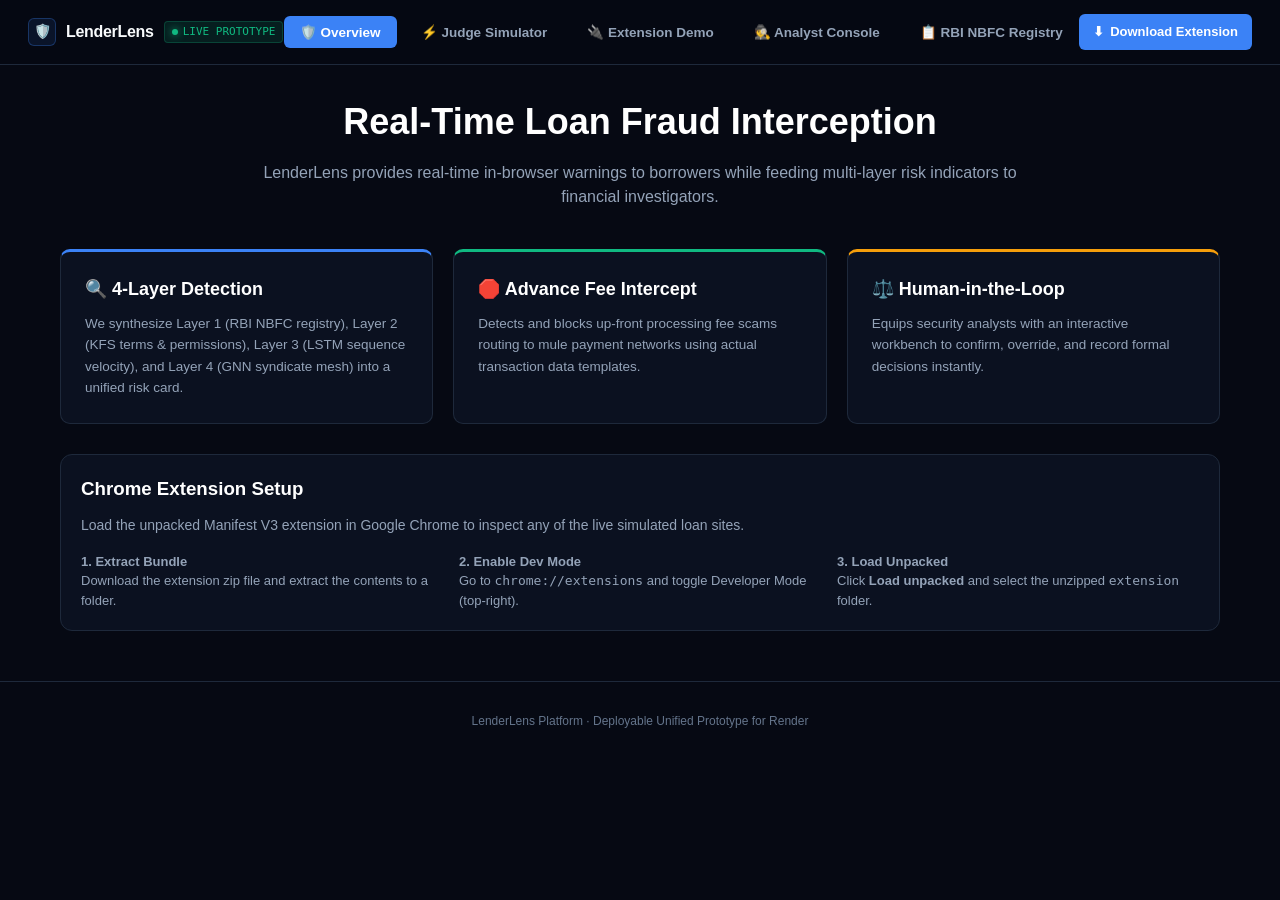
==== commit a857d9ab: "feat: add interactive Chrome Extension Demo tab with simulated browser walkthrough" ====
--- a/backend/static/index.html
+++ b/backend/static/index.html
@@ -342,6 +342,210 @@
     }
     .product-card h3 { font-size: 18px; margin-bottom: 10px; color: #fff; }
     .product-card p { font-size: 13.5px; color: var(--text-secondary); line-height: 1.6; }
+
+    /* ─── Extension Demo: Simulated Browser Chrome ─── */
+    .browser-frame {
+      border: 1px solid var(--border-subtle);
+      border-radius: 10px;
+      overflow: hidden;
+      background: #0a0e1a;
+      box-shadow: 0 20px 60px rgba(0,0,0,0.5);
+    }
+    .browser-topbar {
+      display: flex;
+      align-items: center;
+      gap: 10px;
+      padding: 10px 14px;
+      background: #111827;
+      border-bottom: 1px solid var(--border-subtle);
+    }
+    .browser-dots { display:flex; gap:5px; }
+    .browser-dots span { width:10px; height:10px; border-radius:50%; }
+    .dot-r { background: #ef4444; }
+    .dot-y { background: #f59e0b; }
+    .dot-g { background: #10b981; }
+    .browser-url-bar {
+      flex: 1;
+      background: #1e293b;
+      border: 1px solid #334155;
+      border-radius: 6px;
+      padding: 6px 12px;
+      font-family: var(--font-mono);
+      font-size: 12px;
+      color: var(--text-secondary);
+      display: flex;
+      align-items: center;
+      gap: 6px;
+    }
+    .url-lock { color: var(--accent-emerald); font-size: 11px; }
+    .browser-ext-icon {
+      width: 28px; height: 28px;
+      background: var(--accent-blue-subtle);
+      border: 1px solid rgba(59,130,246,0.3);
+      border-radius: 6px;
+      display: flex; align-items: center; justify-content: center;
+      font-size: 13px;
+      cursor: pointer;
+      position: relative;
+    }
+    .ext-alert-dot {
+      position:absolute; top:-3px; right:-3px;
+      width:8px; height:8px; border-radius:50%;
+      background: var(--accent-red);
+      border: 2px solid #111827;
+    }
+    .browser-viewport {
+      position: relative;
+      min-height: 420px;
+      padding: 30px;
+      background: #f9fafb;
+      color: #1e293b;
+    }
+
+    /* Fake loan page content inside browser */
+    .fake-page-header {
+      background: linear-gradient(135deg, #1e40af, #7c3aed);
+      color: #fff;
+      padding: 24px 30px;
+      border-radius: 10px;
+      margin-bottom: 20px;
+    }
+    .fake-page-header h2 { font-size: 22px; margin-bottom: 6px; }
+    .fake-page-header p { font-size: 13px; opacity: 0.85; }
+    .fake-page-form {
+      background: #fff;
+      border: 1px solid #e2e8f0;
+      border-radius: 10px;
+      padding: 24px;
+    }
+    .fake-input {
+      width: 100%;
+      padding: 10px 14px;
+      border: 1px solid #cbd5e1;
+      border-radius: 6px;
+      font-size: 13px;
+      color: #475569;
+      background: #f8fafc;
+      margin-bottom: 12px;
+    }
+    .fake-cta-btn {
+      background: #7c3aed;
+      color: #fff;
+      padding: 10px 20px;
+      border: none;
+      border-radius: 6px;
+      font-weight: 700;
+      font-size: 14px;
+      width: 100%;
+      cursor: default;
+    }
+
+    /* Extension Trust Card overlay (positioned inside browser viewport) */
+    .ext-overlay-card {
+      position: absolute;
+      top: 16px;
+      right: 16px;
+      width: 300px;
+      background: #0f172a;
+      border: 1px solid #334155;
+      border-radius: 10px;
+      padding: 16px;
+      box-shadow: 0 12px 40px rgba(0,0,0,0.5);
+      z-index: 10;
+      font-family: var(--font-sans);
+      color: #f8fafc;
+      opacity: 0;
+      transform: translateY(-10px);
+      transition: all 0.4s ease;
+    }
+    .ext-overlay-card.visible {
+      opacity: 1;
+      transform: translateY(0);
+    }
+
+    /* Extension popup mockup */
+    .ext-popup-mockup {
+      width: 340px;
+      background: var(--bg-surface);
+      border: 1px solid var(--border-subtle);
+      border-radius: 10px;
+      overflow: hidden;
+      box-shadow: 0 12px 40px rgba(0,0,0,0.4);
+    }
+    .popup-header {
+      display: flex; align-items: center; justify-content: space-between;
+      padding: 12px 16px;
+      border-bottom: 1px solid var(--border-subtle);
+      background: var(--bg-surface-elevated);
+    }
+    .popup-body { padding: 16px; }
+    .popup-layer-row {
+      display: flex; align-items: center; gap: 10px;
+      padding: 10px 0;
+      border-bottom: 1px dashed var(--border-subtle);
+      font-size: 12.5px;
+    }
+    .popup-layer-row:last-child { border-bottom: none; }
+    .layer-icon {
+      width: 28px; height: 28px;
+      border-radius: 6px;
+      display: flex; align-items: center; justify-content: center;
+      font-size: 13px;
+      flex-shrink: 0;
+    }
+
+    /* Step timeline */
+    .ext-step-timeline {
+      display: flex;
+      gap: 0;
+      margin-bottom: 30px;
+    }
+    .ext-step {
+      flex: 1;
+      text-align: center;
+      position: relative;
+      cursor: pointer;
+    }
+    .ext-step::after {
+      content: '';
+      position: absolute;
+      top: 16px;
+      left: 50%;
+      width: 100%;
+      height: 2px;
+      background: var(--border-subtle);
+      z-index: 0;
+    }
+    .ext-step:last-child::after { display: none; }
+    .step-circle {
+      width: 32px; height: 32px;
+      border-radius: 50%;
+      background: var(--bg-surface);
+      border: 2px solid var(--border-subtle);
+      display: inline-flex; align-items: center; justify-content: center;
+      font-size: 13px; font-weight: 800;
+      position: relative;
+      z-index: 1;
+      transition: all 0.3s;
+    }
+    .ext-step.active .step-circle {
+      background: var(--accent-blue);
+      border-color: var(--accent-blue);
+      color: #fff;
+    }
+    .ext-step.done .step-circle {
+      background: var(--accent-emerald);
+      border-color: var(--accent-emerald);
+      color: #fff;
+    }
+    .step-label {
+      display: block;
+      font-size: 11px;
+      color: var(--text-tertiary);
+      margin-top: 6px;
+      font-weight: 600;
+    }
+    .ext-step.active .step-label, .ext-step.done .step-label { color: var(--text-primary); }
   </style>
 </head>
 <body>
@@ -357,6 +561,7 @@
     <div class="nav-links">
       <button class="tab-btn active" onclick="switchTab('tab-overview')">🛡️ Overview</button>
       <button class="tab-btn" onclick="switchTab('tab-simulator')">⚡ Judge Simulator</button>
+      <button class="tab-btn" onclick="switchTab('tab-extension')">🔌 Extension Demo</button>
       <button class="tab-btn" onclick="switchTab('tab-analyst')">🕵️ Analyst Console</button>
       <button class="tab-btn" onclick="switchTab('tab-registry')">📋 RBI NBFC Registry</button>
     </div>
@@ -472,6 +677,194 @@
             <div class="canvas-wrap">
               <canvas id="sim-lstm-canvas"></canvas>
             </div>
+          </div>
+        </div>
+      </div>
+    </div>
+
+    <!-- ─── TAB: EXTENSION DEMO (INTERACTIVE BROWSER SIMULATION) ─── -->
+    <div class="tab-panel" id="tab-extension">
+      <div style="text-align:center; margin-bottom:24px;">
+        <h2 style="color:#fff; font-size:24px; margin-bottom:8px;">Chrome Extension — Live Walkthrough</h2>
+        <p style="color:var(--text-secondary); font-size:14px;">See exactly how LenderLens protects borrowers in real-time, step by step.</p>
+      </div>
+
+      <!-- Step Timeline -->
+      <div class="ext-step-timeline" id="ext-steps">
+        <div class="ext-step active" onclick="goExtStep(0)">
+          <span class="step-circle">1</span>
+          <span class="step-label">User Visits Loan Site</span>
+        </div>
+        <div class="ext-step" onclick="goExtStep(1)">
+          <span class="step-circle">2</span>
+          <span class="step-label">Extension Scans Page</span>
+        </div>
+        <div class="ext-step" onclick="goExtStep(2)">
+          <span class="step-circle">3</span>
+          <span class="step-label">4-Layer Analysis</span>
+        </div>
+        <div class="ext-step" onclick="goExtStep(3)">
+          <span class="step-circle">4</span>
+          <span class="step-label">Trust Card Injected</span>
+        </div>
+        <div class="ext-step" onclick="goExtStep(4)">
+          <span class="step-circle">5</span>
+          <span class="step-label">Popup Details</span>
+        </div>
+      </div>
+
+      <!-- Two-column: Browser Sim + Sidebar -->
+      <div style="display:grid; grid-template-columns:1fr 360px; gap:24px;">
+
+        <!-- Simulated Browser Window -->
+        <div class="browser-frame" id="ext-browser">
+          <div class="browser-topbar">
+            <div class="browser-dots">
+              <span class="dot-r"></span><span class="dot-y"></span><span class="dot-g"></span>
+            </div>
+            <div class="browser-url-bar" id="ext-url-bar">
+              <span class="url-lock">🔓</span>
+              <span id="ext-url-text">https://fastcash-instantloans.net/apply</span>
+            </div>
+            <div class="browser-ext-icon" id="ext-toolbar-icon" title="LenderLens Extension">
+              🛡️
+            </div>
+          </div>
+
+          <div class="browser-viewport" id="ext-viewport">
+            <!-- Fake Loan Page -->
+            <div id="ext-fake-page">
+              <div class="fake-page-header">
+                <h2>💰 FastCash Instant Loans</h2>
+                <p>Get ₹50,000 deposited in 10 minutes! No documents needed. Trusted by ABC Finance Ltd.</p>
+              </div>
+              <div class="fake-page-form">
+                <div style="font-weight:700; color:#1e293b; margin-bottom:12px;">Apply Now — Instant Approval</div>
+                <input class="fake-input" value="Rahul Sharma" disabled>
+                <input class="fake-input" value="+91 98765 43210" disabled>
+                <input class="fake-input" value="₹50,000" disabled>
+                <div style="font-size:11px; color:#94a3b8; margin-bottom:12px;">
+                  ⚠️ A one-time processing fee of <strong style="color:#ef4444;">₹1,500</strong> is required before loan disbursement.
+                  Pay to UPI: <code>fastpay.collect@okhdfcbank</code>
+                </div>
+                <button class="fake-cta-btn">Pay ₹1,500 & Get Instant Loan →</button>
+              </div>
+            </div>
+
+            <!-- Scanning Overlay -->
+            <div id="ext-scan-overlay" style="display:none; position:absolute; inset:0; background:rgba(15,23,42,0.85); z-index:5; display:none; flex-direction:column; align-items:center; justify-content:center;">
+              <div style="font-size:40px; margin-bottom:12px;" id="ext-scan-spinner">🔍</div>
+              <div style="color:#f8fafc; font-weight:700; font-size:16px;" id="ext-scan-status">Scanning page content...</div>
+              <div style="color:#94a3b8; font-size:12px; margin-top:6px; font-family:var(--font-mono);" id="ext-scan-detail">Extracting domain, text, permissions…</div>
+            </div>
+
+            <!-- Trust Card Overlay (injected by extension) -->
+            <div class="ext-overlay-card" id="ext-trust-overlay">
+              <div style="display:flex; justify-content:space-between; align-items:center; margin-bottom:10px;">
+                <div style="display:flex; align-items:center; gap:6px;">
+                  <span style="font-size:14px;">🛡️</span>
+                  <strong style="font-size:12px;">LenderLens</strong>
+                </div>
+                <span class="badge badge-danger" style="font-size:10px;">BLOCK</span>
+              </div>
+              <div style="background:rgba(239,68,68,0.15); border:1px solid rgba(239,68,68,0.3); border-radius:6px; padding:8px; margin-bottom:10px;">
+                <div style="display:flex; justify-content:space-between; font-weight:800; font-size:12px; color:#ef4444;">
+                  <span>🔴 CRITICAL RISK</span>
+                  <span>96 / 100</span>
+                </div>
+                <div style="height:4px; background:rgba(255,255,255,0.1); border-radius:2px; margin-top:6px; overflow:hidden;">
+                  <div style="height:100%; width:96%; background:#ef4444;"></div>
+                </div>
+              </div>
+              <div style="font-size:11px; color:#94a3b8; line-height:1.6;">
+                <div style="margin-bottom:4px;"><span style="color:#ef4444;">✕</span> RBI Registry mismatch — impersonates ABC Finance</div>
+                <div style="margin-bottom:4px;"><span style="color:#ef4444;">✕</span> Advance fee ₹1,500 to mule UPI</div>
+                <div style="margin-bottom:4px;"><span style="color:#ef4444;">✕</span> LSTM burst: +18.4x grievance surge</div>
+                <div><span style="color:#ef4444;">✕</span> GNN: linked to 3 flagged domains</div>
+              </div>
+              <div style="background:rgba(239,68,68,0.2); border:1px solid rgba(239,68,68,0.3); color:#fca5a5; font-weight:700; font-size:10.5px; padding:6px; border-radius:4px; text-align:center; margin-top:10px;">
+                ⚠ DO NOT TRANSFER MONEY TO THIS SITE
+              </div>
+            </div>
+          </div>
+        </div>
+
+        <!-- Sidebar: Explanation + Popup Mockup -->
+        <div style="display:flex; flex-direction:column; gap:20px;">
+          <!-- Step Description Card -->
+          <div class="console-box" id="ext-step-description">
+            <div style="font-weight:700; color:#fff; margin-bottom:8px; font-size:14px;" id="ext-step-title">Step 1: User Visits a Loan Site</div>
+            <p style="font-size:13px; color:var(--text-secondary); line-height:1.6;" id="ext-step-body">
+              A borrower searches for "instant loan" and lands on <strong>fastcash-instantloans.net</strong>.
+              The page claims to be affiliated with RBI-registered "ABC Finance Ltd." and asks for an upfront ₹1,500 processing fee.
+            </p>
+          </div>
+
+          <!-- Popup Mockup (shown at step 5) -->
+          <div class="ext-popup-mockup" id="ext-popup-panel" style="display:none;">
+            <div class="popup-header">
+              <div style="display:flex; align-items:center; gap:6px;">
+                <span>🛡️</span>
+                <strong style="font-size:13px; color:#fff;">LenderLens Popup</strong>
+              </div>
+              <span class="badge badge-danger" style="font-size:10px;">96 / 100</span>
+            </div>
+            <div class="popup-body">
+              <div style="font-weight:700; font-size:12px; color:#fff; margin-bottom:8px;">4-Layer Breakdown</div>
+              
+              <div class="popup-layer-row">
+                <div class="layer-icon" style="background:var(--accent-red-subtle); color:var(--accent-red);">L1</div>
+                <div>
+                  <div style="font-weight:700; color:#fff;">RBI Identity Check</div>
+                  <div style="font-size:11px; color:var(--text-tertiary);">IMPERSONATION — Claims ABC Finance, domain unregistered</div>
+                </div>
+                <span class="badge badge-danger" style="font-size:9px;">FAIL</span>
+              </div>
+
+              <div class="popup-layer-row">
+                <div class="layer-icon" style="background:var(--accent-red-subtle); color:var(--accent-red);">L2</div>
+                <div>
+                  <div style="font-weight:700; color:#fff;">Loan Risk Scan</div>
+                  <div style="font-size:11px; color:var(--text-tertiary);">Advance fee ₹1,500 · No KFS · SMS+Contacts access</div>
+                </div>
+                <span class="badge badge-danger" style="font-size:9px;">FAIL</span>
+              </div>
+
+              <div class="popup-layer-row">
+                <div class="layer-icon" style="background:var(--accent-amber-subtle); color:var(--accent-amber);">L3</div>
+                <div>
+                  <div style="font-weight:700; color:#fff;">LSTM Temporal</div>
+                  <div style="font-size:11px; color:var(--text-tertiary);">Grievance velocity +18.4x burst detected</div>
+                </div>
+                <span class="badge badge-danger" style="font-size:9px;">ALERT</span>
+              </div>
+
+              <div class="popup-layer-row">
+                <div class="layer-icon" style="background:var(--accent-red-subtle); color:var(--accent-red);">L4</div>
+                <div>
+                  <div style="font-weight:700; color:#fff;">GNN Network</div>
+                  <div style="font-size:11px; color:var(--text-tertiary);">Connected to 3 flagged domains + 2 mule UPIs</div>
+                </div>
+                <span class="badge badge-danger" style="font-size:9px;">FAIL</span>
+              </div>
+
+              <div style="border-top:1px solid var(--border-subtle); padding-top:10px; margin-top:8px;">
+                <div class="popup-layer-row" style="border:none; padding:6px 0;">
+                  <div class="layer-icon" style="background:rgba(139,92,246,0.12); color:#a78bfa;">👤</div>
+                  <div>
+                    <div style="font-weight:700; color:#fff;">Human-in-the-Loop</div>
+                    <div style="font-size:11px; color:var(--text-tertiary);">Case escalated to analyst workbench for review</div>
+                  </div>
+                  <span class="badge badge-warning" style="font-size:9px;">QUEUE</span>
+                </div>
+              </div>
+            </div>
+          </div>
+
+          <!-- Auto-play controls -->
+          <div style="display:flex; gap:8px;">
+            <button class="btn-action" style="flex:1; font-size:12px; padding:10px;" onclick="autoPlayExtDemo()">▶ Auto-Play Demo</button>
+            <button class="btn-review" style="flex:1; font-size:12px; padding:10px;" onclick="resetExtDemo()">↺ Reset</button>
           </div>
         </div>
       </div>
@@ -1002,9 +1395,147 @@
       `).join('');
     }
 
+    // ─── EXTENSION DEMO: STEP-BY-STEP WALKTHROUGH ───
+    let currentExtStep = 0;
+    let autoPlayTimer = null;
+
+    const EXT_STEPS = [
+      {
+        title: 'Step 1: User Visits a Loan Site',
+        body: 'A borrower searches for "instant loan" and lands on <strong>fastcash-instantloans.net</strong>. The page claims to be affiliated with RBI-registered "ABC Finance Ltd." and demands an upfront ₹1,500 processing fee before disbursement.',
+        action() {
+          // Reset everything
+          document.getElementById('ext-scan-overlay').style.display = 'none';
+          document.getElementById('ext-trust-overlay').classList.remove('visible');
+          document.getElementById('ext-popup-panel').style.display = 'none';
+          document.getElementById('ext-toolbar-icon').innerHTML = '🛡️';
+          document.getElementById('ext-fake-page').style.opacity = '1';
+        }
+      },
+      {
+        title: 'Step 2: Extension Detects & Scans the Page',
+        body: 'The LenderLens content script automatically activates when a loan-related page loads. It extracts the <strong>domain</strong>, <strong>visible text</strong>, <strong>claimed entity names</strong>, <strong>fee amounts</strong>, and <strong>UPI handles</strong> — then sends this data to the backend API for multi-layer analysis.',
+        action() {
+          document.getElementById('ext-trust-overlay').classList.remove('visible');
+          document.getElementById('ext-popup-panel').style.display = 'none';
+          const overlay = document.getElementById('ext-scan-overlay');
+          overlay.style.display = 'flex';
+          document.getElementById('ext-fake-page').style.opacity = '0.3';
+
+          // Animate scan steps
+          const scanStatus = document.getElementById('ext-scan-status');
+          const scanDetail = document.getElementById('ext-scan-detail');
+          const scanSpinner = document.getElementById('ext-scan-spinner');
+          const steps = [
+            { icon: '🔍', status: 'Extracting page content...', detail: 'URL: fastcash-instantloans.net · Title: FastCash Instant Loans' },
+            { icon: '🏛️', status: 'Layer 1: RBI Registry lookup...', detail: 'Querying government_registry for domain match...' },
+            { icon: '📋', status: 'Layer 2: Scanning loan terms...', detail: 'Detected: advance fee ₹1,500, UPI: fastpay.collect@okhdfcbank' },
+            { icon: '📈', status: 'Layer 3: LSTM sequence analysis...', detail: 'Grievance velocity: [10,12,11,14,16,18,75,180,350]' },
+            { icon: '🕸️', status: 'Layer 4: GNN graph propagation...', detail: 'Neighborhood: 3 flagged domains, 2 mule UPI accounts' },
+          ];
+          let i = 0;
+          const scanInterval = setInterval(() => {
+            if (i >= steps.length) { clearInterval(scanInterval); return; }
+            scanSpinner.textContent = steps[i].icon;
+            scanStatus.textContent = steps[i].status;
+            scanDetail.textContent = steps[i].detail;
+            i++;
+          }, 800);
+        }
+      },
+      {
+        title: 'Step 3: 4-Layer Risk Analysis Complete',
+        body: `The backend returns a fused risk score from all 4 detection layers:<br><br>
+          <strong style="color:#ef4444;">L1 — RBI Identity:</strong> IMPERSONATION (claims ABC Finance, domain not registered)<br>
+          <strong style="color:#ef4444;">L2 — Loan Terms:</strong> Advance fee ₹1,500, no KFS disclosure, invasive permissions<br>
+          <strong style="color:#f59e0b;">L3 — LSTM Temporal:</strong> +18.4x grievance burst anomaly detected<br>
+          <strong style="color:#ef4444;">L4 — GNN Syndicate:</strong> Connected to 3 flagged phishing domains via shared hotline<br><br>
+          <strong>Fused Score: 96 / 100 → BLOCK</strong>`,
+        action() {
+          document.getElementById('ext-scan-overlay').style.display = 'none';
+          document.getElementById('ext-fake-page').style.opacity = '1';
+          document.getElementById('ext-trust-overlay').classList.remove('visible');
+          document.getElementById('ext-popup-panel').style.display = 'none';
+          // Flash the toolbar icon
+          const icon = document.getElementById('ext-toolbar-icon');
+          icon.innerHTML = '🛡️<span class="ext-alert-dot"></span>';
+        }
+      },
+      {
+        title: 'Step 4: Trust Card Injected Into Page',
+        body: 'The content script injects a <strong>floating Trust Card</strong> (Shadow DOM isolated) directly onto the loan page. The borrower immediately sees the risk score, all 4 layer findings, and a <strong>"DO NOT TRANSFER MONEY"</strong> warning — without needing to click anything.',
+        action() {
+          document.getElementById('ext-scan-overlay').style.display = 'none';
+          document.getElementById('ext-fake-page').style.opacity = '1';
+          document.getElementById('ext-popup-panel').style.display = 'none';
+          // Slide in the trust card overlay
+          setTimeout(() => {
+            document.getElementById('ext-trust-overlay').classList.add('visible');
+          }, 200);
+        }
+      },
+      {
+        title: 'Step 5: Popup Shows Full Layer Breakdown',
+        body: 'Clicking the <strong>🛡️ toolbar icon</strong> opens the extension popup with a detailed breakdown of each detection layer. Cases with scores above the threshold are automatically <strong>escalated to the Human-in-the-Loop analyst workbench</strong> for formal review and decision recording.',
+        action() {
+          document.getElementById('ext-scan-overlay').style.display = 'none';
+          document.getElementById('ext-fake-page').style.opacity = '1';
+          document.getElementById('ext-trust-overlay').classList.add('visible');
+          // Show the popup mockup
+          document.getElementById('ext-popup-panel').style.display = 'block';
+        }
+      }
+    ];
+
+    function goExtStep(stepIdx) {
+      if (stepIdx < 0 || stepIdx >= EXT_STEPS.length) return;
+      currentExtStep = stepIdx;
+
+      // Update timeline dots
+      const allSteps = document.querySelectorAll('#ext-steps .ext-step');
+      allSteps.forEach((el, i) => {
+        el.classList.remove('active', 'done');
+        if (i < stepIdx) el.classList.add('done');
+        if (i === stepIdx) el.classList.add('active');
+      });
+
+      // Update sidebar description
+      document.getElementById('ext-step-title').textContent = EXT_STEPS[stepIdx].title;
+      document.getElementById('ext-step-body').innerHTML = EXT_STEPS[stepIdx].body;
+
+      // Run step action
+      EXT_STEPS[stepIdx].action();
+    }
+
+    function autoPlayExtDemo() {
+      if (autoPlayTimer) { clearInterval(autoPlayTimer); autoPlayTimer = null; }
+      resetExtDemo();
+      let step = 0;
+      goExtStep(0);
+      autoPlayTimer = setInterval(() => {
+        step++;
+        if (step >= EXT_STEPS.length) {
+          clearInterval(autoPlayTimer);
+          autoPlayTimer = null;
+          return;
+        }
+        goExtStep(step);
+      }, 3000);
+    }
+
+    function resetExtDemo() {
+      if (autoPlayTimer) { clearInterval(autoPlayTimer); autoPlayTimer = null; }
+      currentExtStep = 0;
+      goExtStep(0);
+    }
+
     // Init page state
     document.addEventListener('DOMContentLoaded', () => {
       applyPreset('fraud');
+      // Pre-initialize extension demo step 1
+      if (document.getElementById('ext-trust-overlay')) {
+        goExtStep(0);
+      }
     });
   </script>
 </body>
